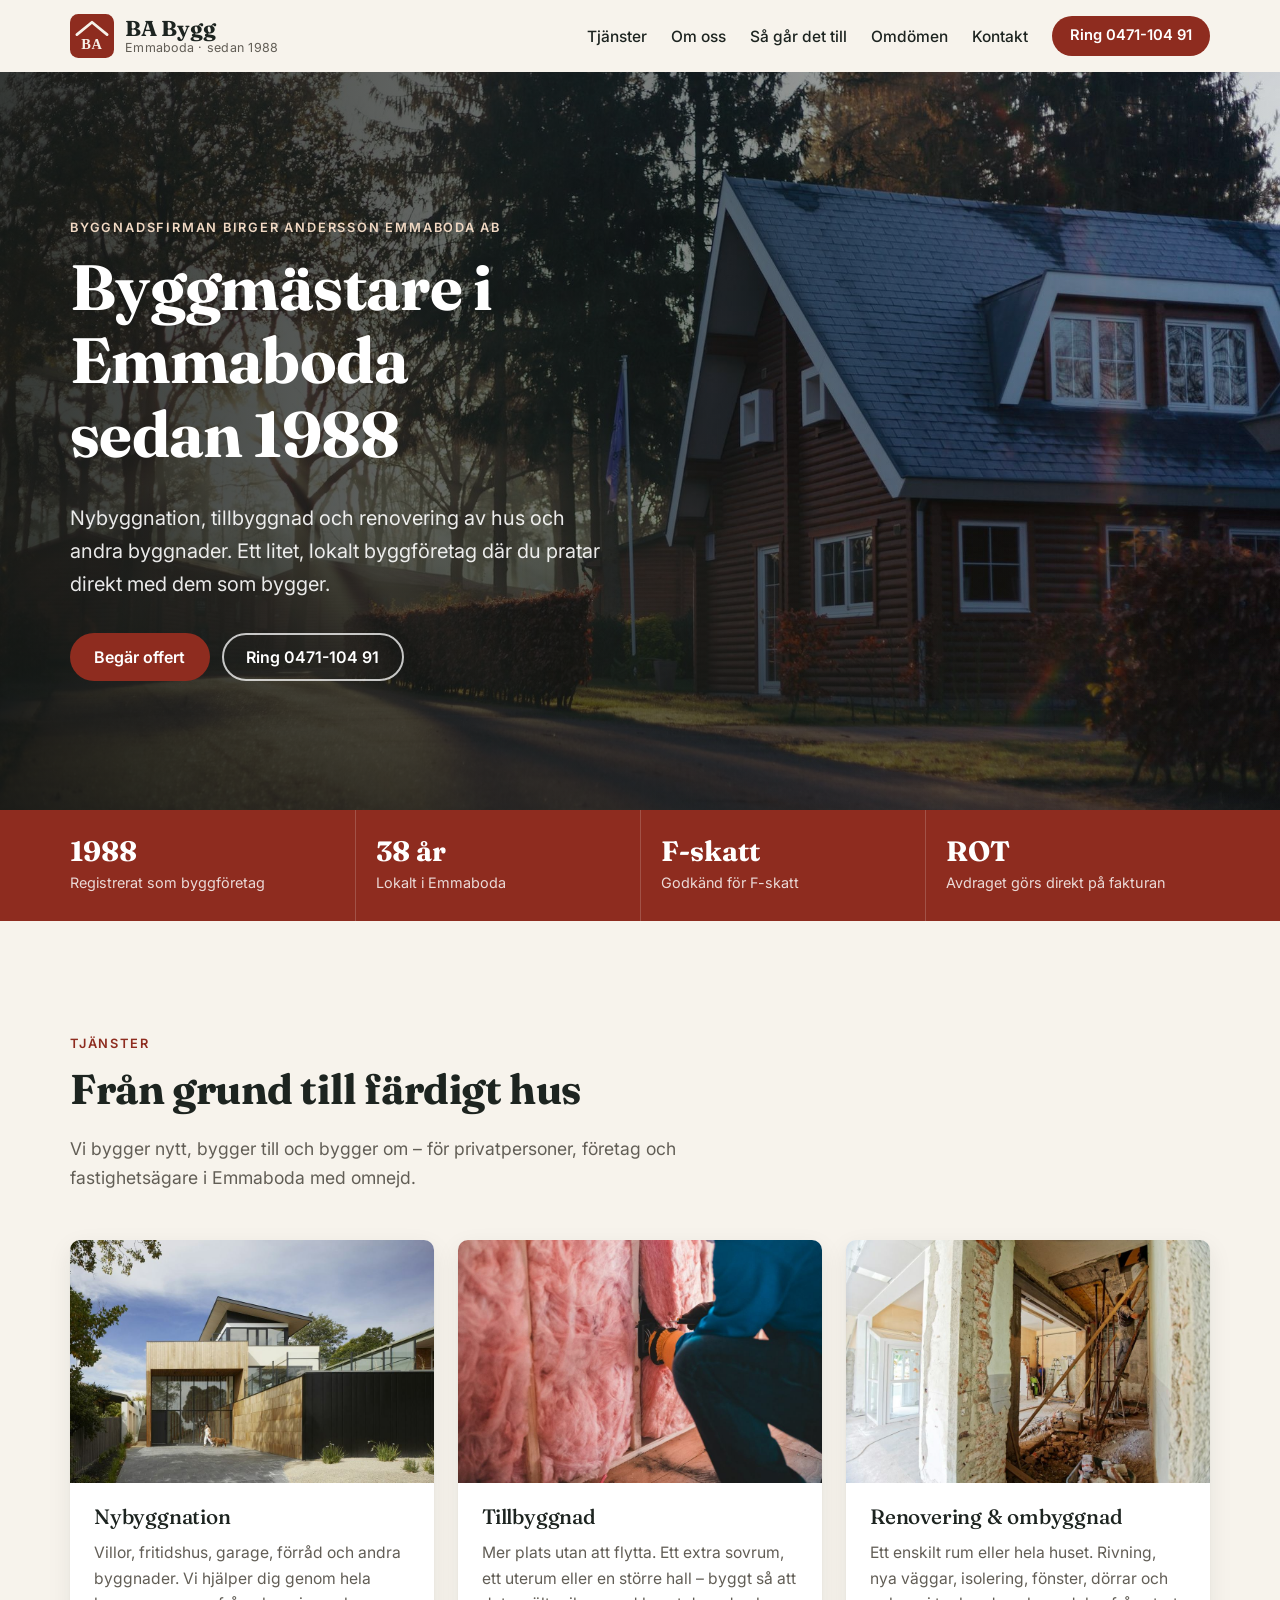
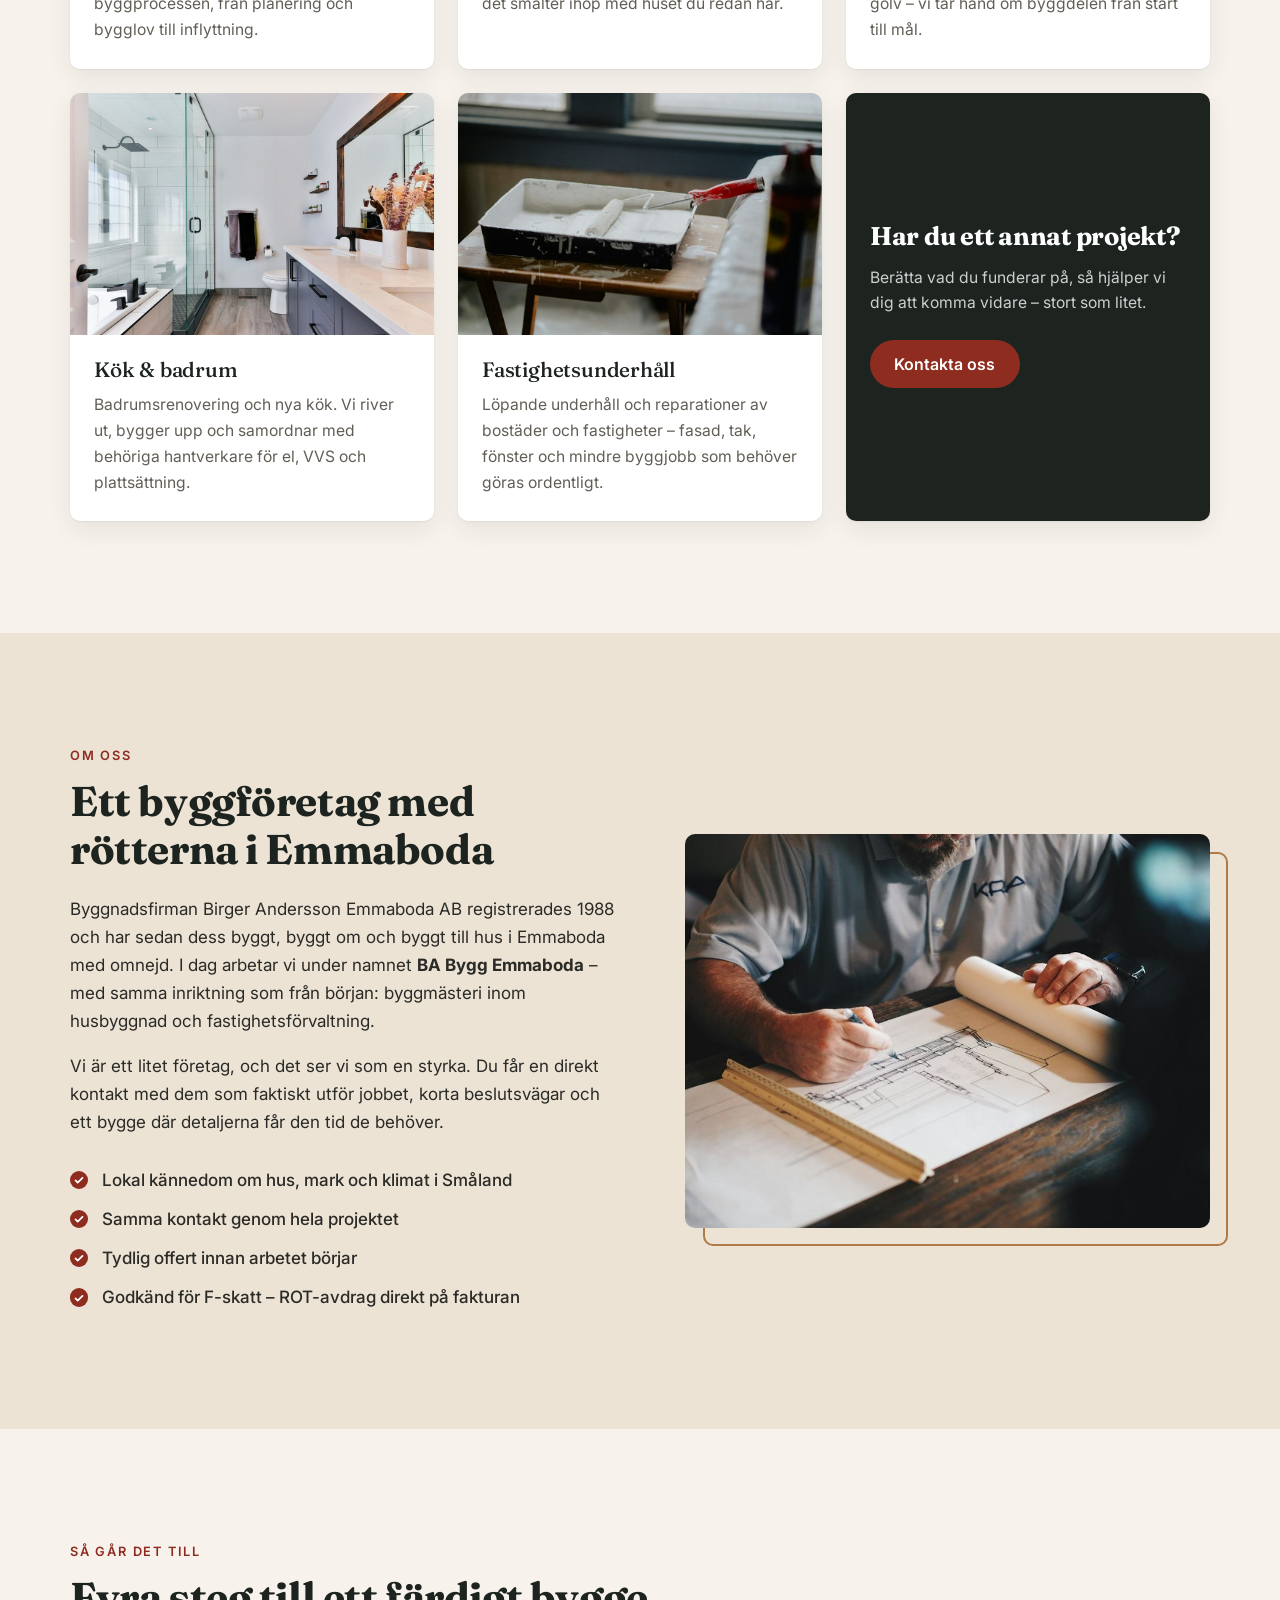
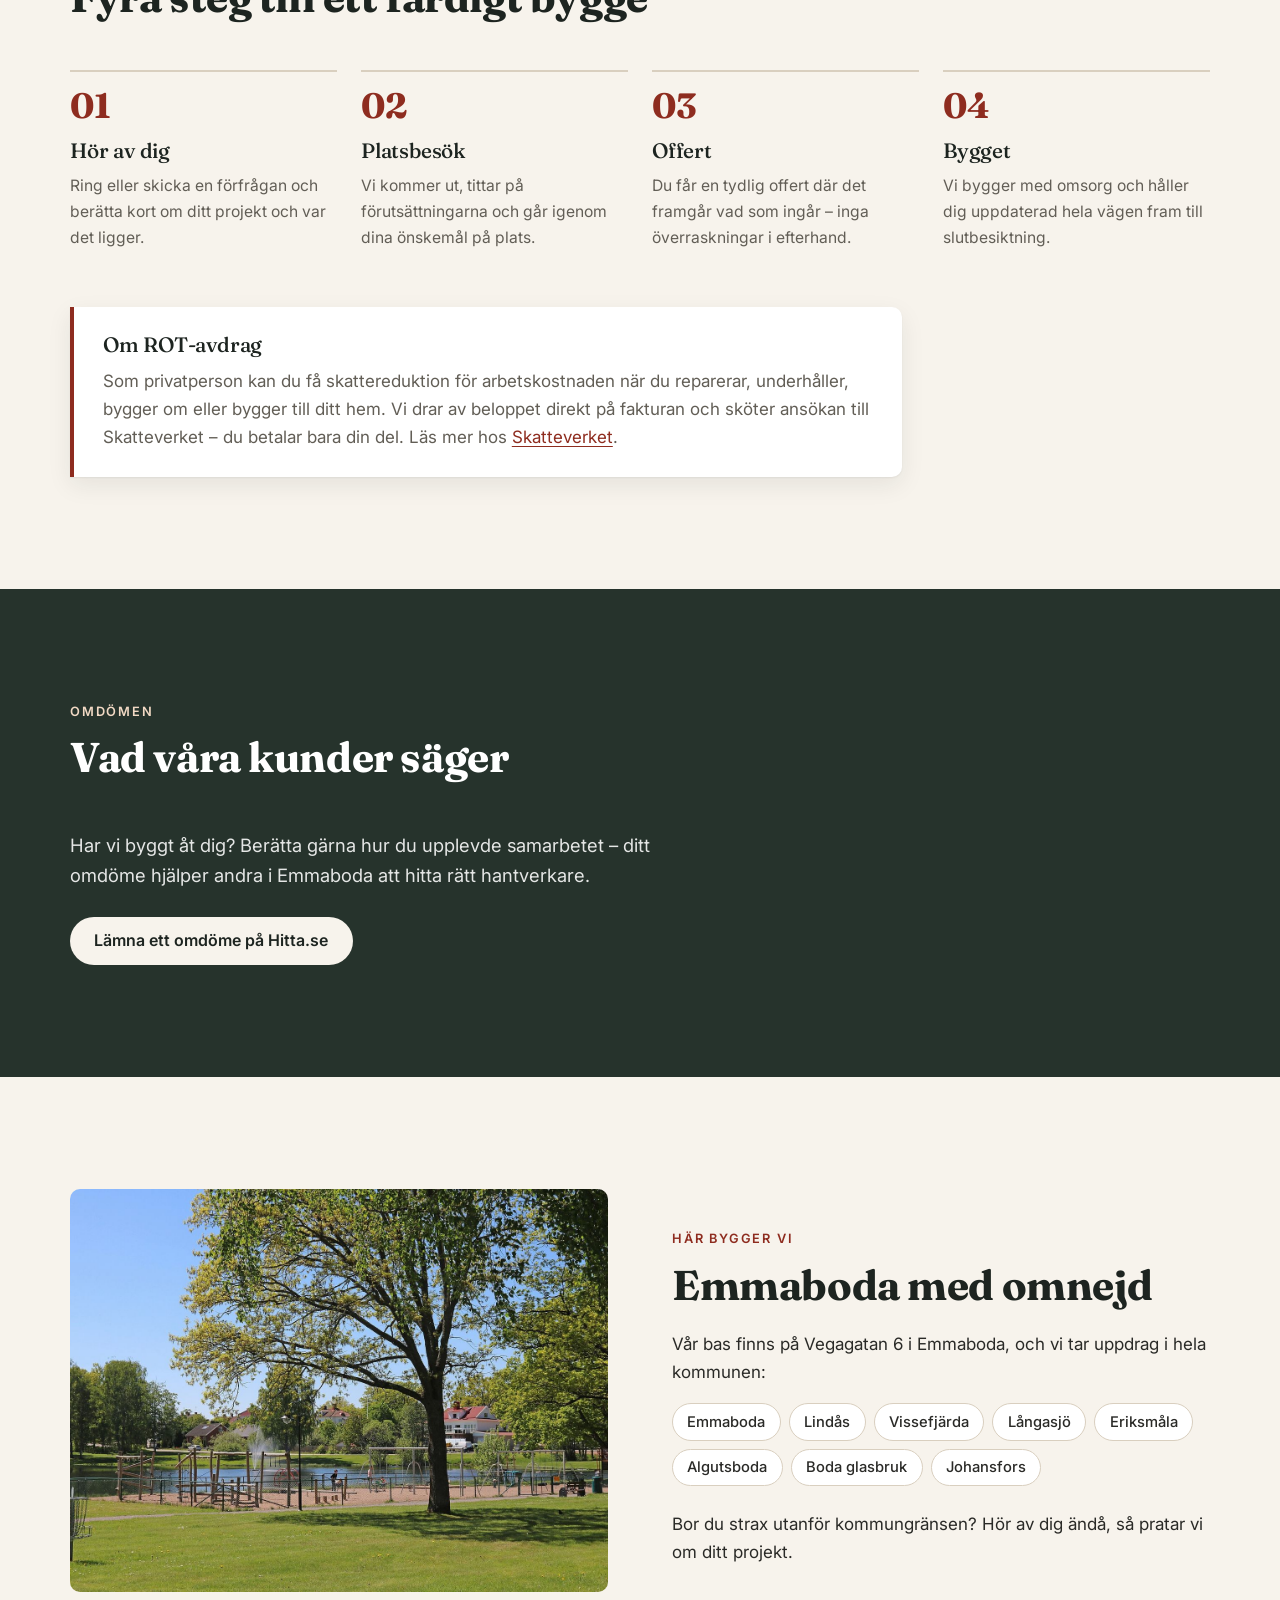
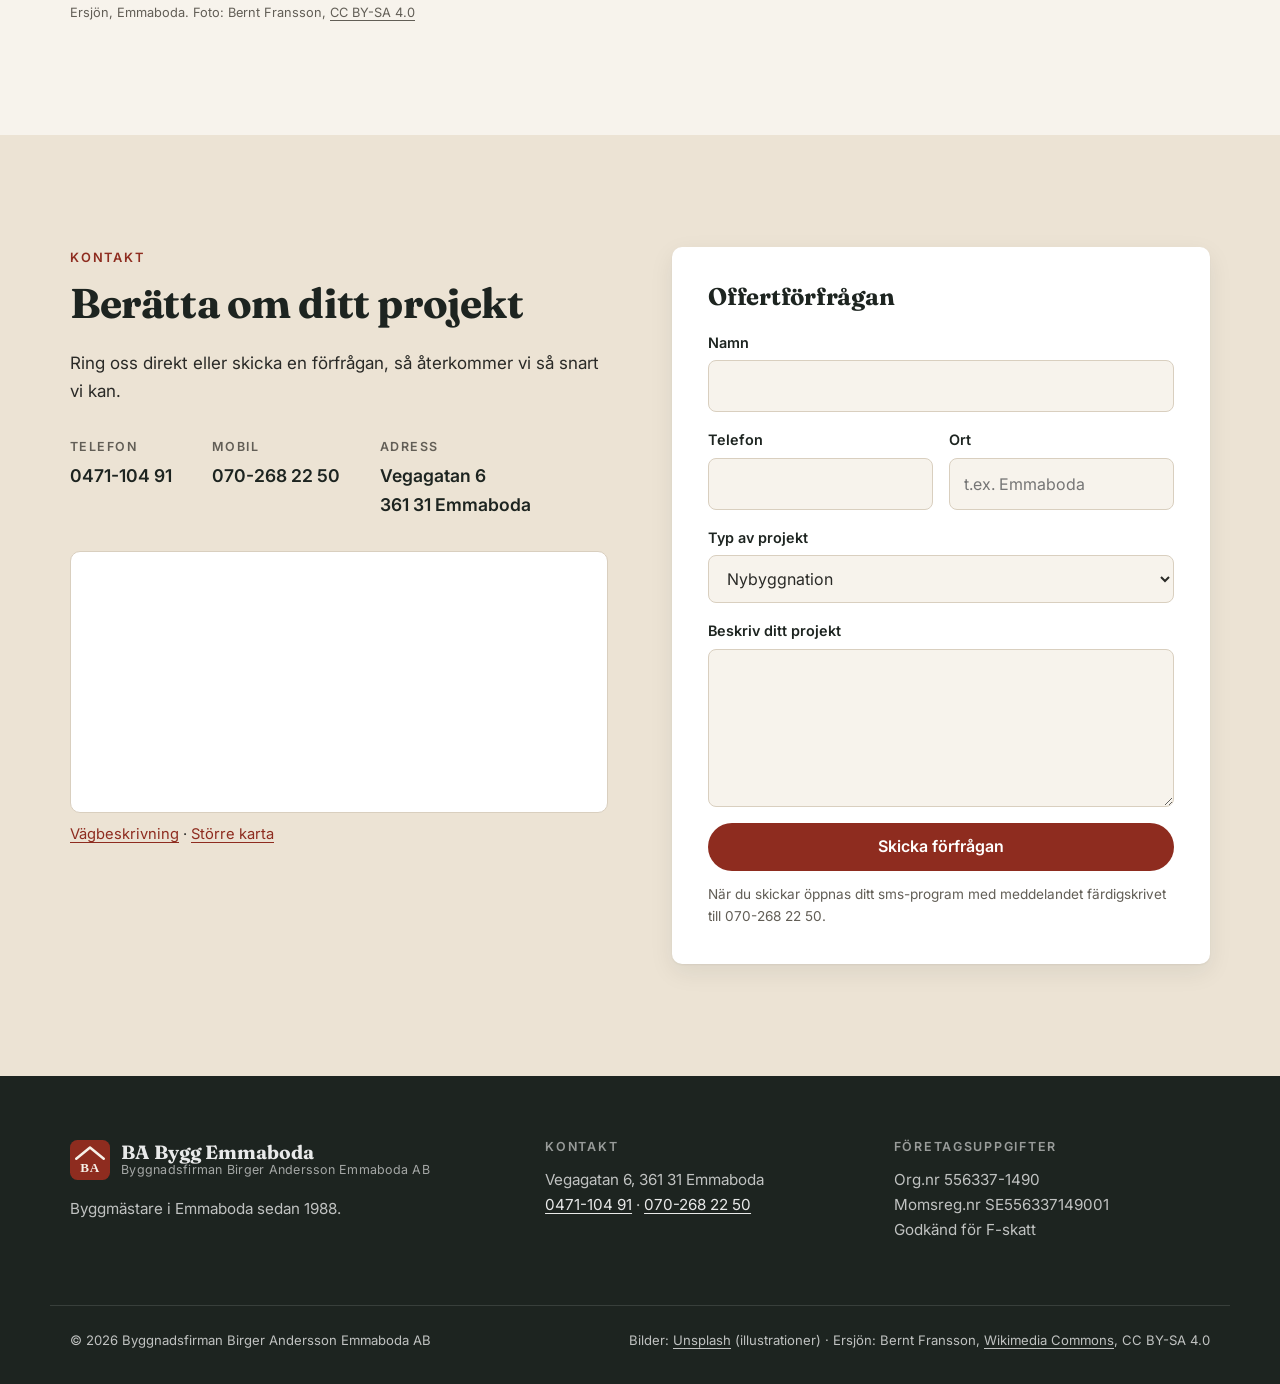
==== index.html @ 8516306b "Lägg till hemsida för BA Bygg Emmaboda Statisk hemsida för Byggnadsfirman Birger Andersson Emmaboda " ====
<!doctype html>
<html lang="sv">
<head>
  <meta charset="utf-8">
  <meta name="viewport" content="width=device-width, initial-scale=1">
  <title>BA Bygg Emmaboda – Byggnadsfirman Birger Andersson | Byggfirma i Emmaboda sedan 1988</title>
  <meta name="description" content="BA Bygg Emmaboda (Byggnadsfirman Birger Andersson Emmaboda AB) – lokal byggfirma i Emmaboda sedan 1988. Nybyggnation, tillbyggnad, renovering, kök och badrum samt fastighetsunderhåll. Ring 0471-104 91.">
  <meta name="theme-color" content="#8E2C1F">
  <link rel="icon" href="assets/img/logo.svg" type="image/svg+xml">

  <meta property="og:type" content="website">
  <meta property="og:locale" content="sv_SE">
  <meta property="og:title" content="BA Bygg Emmaboda – byggfirma i Emmaboda sedan 1988">
  <meta property="og:description" content="Nybyggnation, tillbyggnad och renovering av hus och andra byggnader i Emmaboda med omnejd.">
  <meta property="og:image" content="assets/img/hero-1200.jpg">

  <link rel="preconnect" href="https://fonts.googleapis.com">
  <link rel="preconnect" href="https://fonts.gstatic.com" crossorigin>
  <link href="https://fonts.googleapis.com/css2?family=Fraunces:opsz,wght@9..144,500;9..144,700&family=Inter:wght@400;500;600&display=swap" rel="stylesheet">
  <link rel="stylesheet" href="assets/css/style.css">

  <script type="application/ld+json">
  {
    "@context": "https://schema.org",
    "@type": "GeneralContractor",
    "name": "BA Bygg Emmaboda",
    "legalName": "Byggnadsfirman Birger Andersson Emmaboda AB",
    "alternateName": "Byggnadsfirman Birger Andersson",
    "foundingDate": "1988",
    "vatID": "SE556337149001",
    "taxID": "556337-1490",
    "telephone": "+46471-10491",
    "image": "assets/img/hero-1200.jpg",
    "logo": "assets/img/logo.svg",
    "address": {
      "@type": "PostalAddress",
      "streetAddress": "Vegagatan 6",
      "postalCode": "361 31",
      "addressLocality": "Emmaboda",
      "addressRegion": "Kalmar län",
      "addressCountry": "SE"
    },
    "geo": { "@type": "GeoCoordinates", "latitude": 56.62496, "longitude": 15.54453 },
    "areaServed": { "@type": "AdministrativeArea", "name": "Emmaboda kommun" },
    "knowsAbout": ["Nybyggnation", "Tillbyggnad", "Renovering", "Badrumsrenovering", "Fastighetsförvaltning"]
  }
  </script>
</head>
<body>
  <a class="skip-link" href="#main">Hoppa till innehållet</a>

  <header class="site-header" id="top">
    <div class="container header-inner">
      <a class="brand" href="#top" aria-label="BA Bygg Emmaboda – till startsidan">
        <img src="assets/img/logo.svg" alt="" width="44" height="44">
        <span class="brand-text">
          <strong>BA Bygg</strong>
          <small>Emmaboda · sedan 1988</small>
        </span>
      </a>

      <button class="nav-toggle" aria-expanded="false" aria-controls="site-nav">
        <span class="nav-toggle-bar"></span>
        <span class="visually-hidden">Meny</span>
      </button>

      <nav class="site-nav" id="site-nav" aria-label="Huvudmeny">
        <ul>
          <li><a href="#tjanster">Tjänster</a></li>
          <li><a href="#om-oss">Om oss</a></li>
          <li><a href="#sa-gar-det-till">Så går det till</a></li>
          <li><a href="#omdomen">Omdömen</a></li>
          <li><a href="#kontakt">Kontakt</a></li>
        </ul>
        <a class="btn btn-small btn-primary nav-call" href="tel:+4647110491">Ring 0471-104 91</a>
      </nav>
    </div>
  </header>

  <main id="main">
    <!-- Hero -->
    <section class="hero">
      <picture>
        <source media="(max-width: 800px)" srcset="assets/img/hero-1200.jpg">
        <img class="hero-img" src="assets/img/hero.jpg" alt="Trähus i skogsbryn i kvällsljus" width="2000" height="1334" fetchpriority="high">
      </picture>
      <div class="hero-shade"></div>
      <div class="container hero-content">
        <p class="eyebrow">Byggnadsfirman Birger Andersson Emmaboda AB</p>
        <h1>Byggmästare i Emmaboda sedan&nbsp;1988</h1>
        <p class="lead">Nybyggnation, tillbyggnad och renovering av hus och andra byggnader. Ett litet, lokalt byggföretag där du pratar direkt med dem som bygger.</p>
        <div class="hero-actions">
          <a class="btn btn-primary" href="#kontakt">Begär offert</a>
          <a class="btn btn-ghost" href="tel:+4647110491">Ring 0471-104 91</a>
        </div>
      </div>
    </section>

    <!-- Trust strip -->
    <section class="facts" aria-label="Snabbfakta">
      <div class="container facts-grid">
        <div class="fact">
          <span class="fact-value">1988</span>
          <span class="fact-label">Registrerat som byggföretag</span>
        </div>
        <div class="fact">
          <span class="fact-value"><span data-years-since="1988">38</span> år</span>
          <span class="fact-label">Lokalt i Emmaboda</span>
        </div>
        <div class="fact">
          <span class="fact-value">F-skatt</span>
          <span class="fact-label">Godkänd för F-skatt</span>
        </div>
        <div class="fact">
          <span class="fact-value">ROT</span>
          <span class="fact-label">Avdraget görs direkt på fakturan</span>
        </div>
      </div>
    </section>

    <!-- Services -->
    <section class="section" id="tjanster">
      <div class="container">
        <header class="section-head">
          <p class="eyebrow eyebrow-dark">Tjänster</p>
          <h2>Från grund till färdigt hus</h2>
          <p>Vi bygger nytt, bygger till och bygger om – för privatpersoner, företag och fastighetsägare i Emmaboda med omnejd.</p>
        </header>

        <div class="services">
          <article class="service">
            <img src="assets/img/nybyggnation.jpg" alt="Nybyggt hus med träfasad" width="1000" height="666" loading="lazy">
            <div class="service-body">
              <h3>Nybyggnation</h3>
              <p>Villor, fritidshus, garage, förråd och andra byggnader. Vi hjälper dig genom hela byggprocessen, från planering och bygglov till inflyttning.</p>
            </div>
          </article>
          <article class="service">
            <img src="assets/img/tillbyggnad.jpg" alt="Hantverkare isolerar en regelvägg" width="1000" height="668" loading="lazy">
            <div class="service-body">
              <h3>Tillbyggnad</h3>
              <p>Mer plats utan att flytta. Ett extra sovrum, ett uterum eller en större hall – byggt så att det smälter ihop med huset du redan har.</p>
            </div>
          </article>
          <article class="service">
            <img src="assets/img/renovering.jpg" alt="Hus under ombyggnad med uppstöttat bjälklag" width="1000" height="666" loading="lazy">
            <div class="service-body">
              <h3>Renovering &amp; ombyggnad</h3>
              <p>Ett enskilt rum eller hela huset. Rivning, nya väggar, isolering, fönster, dörrar och golv – vi tar hand om byggdelen från start till mål.</p>
            </div>
          </article>
          <article class="service">
            <img src="assets/img/badrum.jpg" alt="Nyrenoverat badrum med glasvägg" width="1000" height="666" loading="lazy">
            <div class="service-body">
              <h3>Kök &amp; badrum</h3>
              <p>Badrumsrenovering och nya kök. Vi river ut, bygger upp och samordnar med behöriga hantverkare för el, VVS och plattsättning.</p>
            </div>
          </article>
          <article class="service">
            <img src="assets/img/underhall.jpg" alt="Målarverktyg och färgtråg" width="1000" height="666" loading="lazy">
            <div class="service-body">
              <h3>Fastighetsunderhåll</h3>
              <p>Löpande underhåll och reparationer av bostäder och fastigheter – fasad, tak, fönster och mindre byggjobb som behöver göras ordentligt.</p>
            </div>
          </article>
          <article class="service service-cta">
            <div class="service-body">
              <h3>Har du ett annat projekt?</h3>
              <p>Berätta vad du funderar på, så hjälper vi dig att komma vidare – stort som litet.</p>
              <a class="btn btn-primary" href="#kontakt">Kontakta oss</a>
            </div>
          </article>
        </div>
      </div>
    </section>

    <!-- About -->
    <section class="section section-sand" id="om-oss">
      <div class="container about">
        <div class="about-text">
          <p class="eyebrow eyebrow-dark">Om oss</p>
          <h2>Ett byggföretag med rötterna i Emmaboda</h2>
          <p>Byggnadsfirman Birger Andersson Emmaboda AB registrerades 1988 och har sedan dess byggt, byggt om och byggt till hus i Emmaboda med omnejd. I dag arbetar vi under namnet <strong>BA Bygg Emmaboda</strong> – med samma inriktning som från början: byggmästeri inom husbyggnad och fastighetsförvaltning.</p>
          <p>Vi är ett litet företag, och det ser vi som en styrka. Du får en direkt kontakt med dem som faktiskt utför jobbet, korta beslutsvägar och ett bygge där detaljerna får den tid de behöver.</p>
          <ul class="checklist">
            <li>Lokal kännedom om hus, mark och klimat i Småland</li>
            <li>Samma kontakt genom hela projektet</li>
            <li>Tydlig offert innan arbetet börjar</li>
            <li>Godkänd för F-skatt – ROT-avdrag direkt på fakturan</li>
          </ul>
        </div>
        <figure class="about-figure">
          <img src="assets/img/planering.jpg" alt="Byggritningar som gås igenom vid ett bord" width="1200" height="675" loading="lazy">
        </figure>
      </div>
    </section>

    <!-- Process -->
    <section class="section" id="sa-gar-det-till">
      <div class="container">
        <header class="section-head">
          <p class="eyebrow eyebrow-dark">Så går det till</p>
          <h2>Fyra steg till ett färdigt bygge</h2>
        </header>
        <ol class="steps">
          <li class="step">
            <h3>Hör av dig</h3>
            <p>Ring eller skicka en förfrågan och berätta kort om ditt projekt och var det ligger.</p>
          </li>
          <li class="step">
            <h3>Platsbesök</h3>
            <p>Vi kommer ut, tittar på förutsättningarna och går igenom dina önskemål på plats.</p>
          </li>
          <li class="step">
            <h3>Offert</h3>
            <p>Du får en tydlig offert där det framgår vad som ingår – inga överraskningar i efterhand.</p>
          </li>
          <li class="step">
            <h3>Bygget</h3>
            <p>Vi bygger med omsorg och håller dig uppdaterad hela vägen fram till slutbesiktning.</p>
          </li>
        </ol>

        <aside class="rot">
          <h3>Om ROT-avdrag</h3>
          <p>Som privatperson kan du få skattereduktion för arbetskostnaden när du reparerar, underhåller, bygger om eller bygger till ditt hem. Vi drar av beloppet direkt på fakturan och sköter ansökan till Skatteverket – du betalar bara din del. Läs mer hos <a href="https://www.skatteverket.se/rot" rel="noopener" target="_blank">Skatteverket</a>.</p>
        </aside>
      </div>
    </section>

    <!-- Reviews -->
    <section class="section section-dark" id="omdomen">
      <div class="container">
        <header class="section-head">
          <p class="eyebrow">Omdömen</p>
          <h2>Vad våra kunder säger</h2>
        </header>
        <div class="reviews" data-reviews></div>
        <div class="reviews-empty" data-reviews-empty hidden>
          <p>Har vi byggt åt dig? Berätta gärna hur du upplevde samarbetet – ditt omdöme hjälper andra i Emmaboda att hitta rätt hantverkare.</p>
          <a class="btn btn-light" href="https://www.hitta.se/verksamhet/byggnadsfirman-birger-andersson-emmaboda-ab-csddjppq" rel="noopener" target="_blank">Lämna ett omdöme på Hitta.se</a>
        </div>
      </div>
    </section>

    <!-- Area -->
    <section class="section" id="omrade">
      <div class="container area">
        <figure class="area-figure">
          <picture>
            <source media="(max-width: 800px)" srcset="assets/img/emmaboda-ersjon-900.jpg">
            <img src="assets/img/emmaboda-ersjon.jpg" alt="Ersjön i Emmaboda en sommardag" width="1600" height="964" loading="lazy">
          </picture>
          <figcaption>Ersjön, Emmaboda. Foto: Bernt Fransson, <a href="https://creativecommons.org/licenses/by-sa/4.0/deed.sv" rel="noopener" target="_blank">CC BY-SA 4.0</a></figcaption>
        </figure>
        <div class="area-text">
          <p class="eyebrow eyebrow-dark">Här bygger vi</p>
          <h2>Emmaboda med omnejd</h2>
          <p>Vår bas finns på Vegagatan 6 i Emmaboda, och vi tar uppdrag i hela kommunen:</p>
          <ul class="places">
            <li>Emmaboda</li>
            <li>Lindås</li>
            <li>Vissefjärda</li>
            <li>Långasjö</li>
            <li>Eriksmåla</li>
            <li>Algutsboda</li>
            <li>Boda glasbruk</li>
            <li>Johansfors</li>
          </ul>
          <p>Bor du strax utanför kommungränsen? Hör av dig ändå, så pratar vi om ditt projekt.</p>
        </div>
      </div>
    </section>

    <!-- Contact -->
    <section class="section section-sand" id="kontakt">
      <div class="container contact">
        <div class="contact-info">
          <p class="eyebrow eyebrow-dark">Kontakt</p>
          <h2>Berätta om ditt projekt</h2>
          <p>Ring oss direkt eller skicka en förfrågan, så återkommer vi så snart vi kan.</p>

          <dl class="contact-list">
            <div>
              <dt>Telefon</dt>
              <dd><a href="tel:+4647110491">0471-104 91</a></dd>
            </div>
            <div>
              <dt>Mobil</dt>
              <dd><a href="tel:+46702682250">070-268 22 50</a></dd>
            </div>
            <div>
              <dt>Adress</dt>
              <dd>Vegagatan 6<br>361 31 Emmaboda</dd>
            </div>
          </dl>

          <div class="map">
            <iframe title="Karta: Vegagatan 6, Emmaboda" loading="lazy"
              src="https://www.openstreetmap.org/export/embed.html?bbox=15.5345%2C56.6205%2C15.5545%2C56.6295&amp;layer=mapnik&amp;marker=56.62496%2C15.54453"></iframe>
          </div>
          <p class="map-links">
            <a href="https://www.google.com/maps/dir/?api=1&amp;destination=Vegagatan+6%2C+361+31+Emmaboda" rel="noopener" target="_blank">Vägbeskrivning</a>
            ·
            <a href="https://www.openstreetmap.org/?mlat=56.62496&amp;mlon=15.54453#map=16/56.62496/15.54453" rel="noopener" target="_blank">Större karta</a>
          </p>
        </div>

        <form class="contact-form" data-contact-form novalidate>
          <h3>Offertförfrågan</h3>
          <div class="field">
            <label for="f-namn">Namn</label>
            <input id="f-namn" name="namn" type="text" autocomplete="name" required>
          </div>
          <div class="field-row">
            <div class="field">
              <label for="f-telefon">Telefon</label>
              <input id="f-telefon" name="telefon" type="tel" autocomplete="tel" required>
            </div>
            <div class="field">
              <label for="f-ort">Ort</label>
              <input id="f-ort" name="ort" type="text" autocomplete="address-level2" placeholder="t.ex. Emmaboda">
            </div>
          </div>
          <div class="field">
            <label for="f-typ">Typ av projekt</label>
            <select id="f-typ" name="typ">
              <option>Nybyggnation</option>
              <option>Tillbyggnad</option>
              <option>Renovering / ombyggnad</option>
              <option>Kök eller badrum</option>
              <option>Underhåll / reparation</option>
              <option>Annat</option>
            </select>
          </div>
          <div class="field">
            <label for="f-meddelande">Beskriv ditt projekt</label>
            <textarea id="f-meddelande" name="meddelande" rows="5" required></textarea>
          </div>
          <button class="btn btn-primary btn-block" type="submit">Skicka förfrågan</button>
          <p class="form-note" data-form-note>När du skickar öppnas ditt sms-program med meddelandet färdigskrivet till 070-268 22 50.</p>
          <p class="form-error" data-form-error role="alert" hidden>Fyll i namn, telefon och en kort beskrivning.</p>
        </form>
      </div>
    </section>
  </main>

  <footer class="site-footer">
    <div class="container footer-grid">
      <div>
        <a class="brand brand-footer" href="#top">
          <img src="assets/img/logo.svg" alt="" width="40" height="40">
          <span class="brand-text">
            <strong>BA Bygg Emmaboda</strong>
            <small>Byggnadsfirman Birger Andersson Emmaboda AB</small>
          </span>
        </a>
        <p>Byggmästare i Emmaboda sedan 1988.</p>
      </div>
      <div>
        <h4>Kontakt</h4>
        <p>Vegagatan 6, 361 31 Emmaboda<br>
          <a href="tel:+4647110491">0471-104 91</a> · <a href="tel:+46702682250">070-268 22 50</a></p>
      </div>
      <div>
        <h4>Företagsuppgifter</h4>
        <p>Org.nr 556337-1490<br>Momsreg.nr SE556337149001<br>Godkänd för F-skatt</p>
      </div>
    </div>
    <div class="container footer-bottom">
      <p>© <span data-year>2026</span> Byggnadsfirman Birger Andersson Emmaboda AB</p>
      <p class="credits">Bilder: <a href="https://unsplash.com/license" rel="noopener" target="_blank">Unsplash</a> (illustrationer) · Ersjön: Bernt Fransson, <a href="https://commons.wikimedia.org/wiki/File:Emmaboda_Ersj%C3%B6n_002.jpg" rel="noopener" target="_blank">Wikimedia Commons</a>, CC BY-SA 4.0</p>
    </div>
  </footer>

  <script src="assets/js/omdomen.js"></script>
  <script src="assets/js/main.js"></script>
</body>
</html>
---- assets/css/style.css ----
/* BA Bygg Emmaboda – stilmall */

:root {
  --falu: #8e2c1f;
  --falu-dark: #6e2016;
  --ink: #1d2420;
  --forest: #26332c;
  --cream: #f7f3ec;
  --sand: #ece3d4;
  --wood: #b07a47;
  --text: #2a2a27;
  --muted: #625e56;
  --line: #d9cfbf;
  --white: #fff;

  --font-head: "Fraunces", Georgia, "Times New Roman", serif;
  --font-body: "Inter", system-ui, -apple-system, "Segoe UI", Roboto, sans-serif;

  --radius: 10px;
  --shadow: 0 1px 2px rgba(29, 36, 32, 0.06), 0 8px 24px rgba(29, 36, 32, 0.08);
  --container: 1180px;
  --gutter: 20px;
  --header-h: 72px;
}

*,
*::before,
*::after {
  box-sizing: border-box;
}

html {
  scroll-behavior: smooth;
  scroll-padding-top: var(--header-h);
  -webkit-text-size-adjust: 100%;
}

body {
  margin: 0;
  background: var(--cream);
  color: var(--text);
  font-family: var(--font-body);
  font-size: 1.0625rem;
  line-height: 1.65;
  -webkit-font-smoothing: antialiased;
}

img {
  display: block;
  max-width: 100%;
  height: auto;
}

a {
  color: var(--falu);
  text-underline-offset: 3px;
}

a:hover {
  color: var(--falu-dark);
}

:focus-visible {
  outline: 3px solid var(--wood);
  outline-offset: 2px;
}

h1,
h2,
h3,
h4 {
  font-family: var(--font-head);
  font-weight: 700;
  line-height: 1.15;
  color: var(--ink);
  margin: 0 0 0.5em;
  letter-spacing: -0.01em;
}

h1 {
  font-size: clamp(2.3rem, 5.5vw, 4rem);
}

h2 {
  font-size: clamp(1.85rem, 3.6vw, 2.6rem);
}

h3 {
  font-size: 1.3rem;
  font-weight: 500;
}

p {
  margin: 0 0 1em;
}

.container {
  width: 100%;
  max-width: var(--container);
  margin: 0 auto;
  padding: 0 var(--gutter);
}

.visually-hidden {
  position: absolute;
  width: 1px;
  height: 1px;
  overflow: hidden;
  clip: rect(0 0 0 0);
  white-space: nowrap;
}

.skip-link {
  position: absolute;
  left: 12px;
  top: -60px;
  z-index: 100;
  padding: 10px 16px;
  background: var(--ink);
  color: var(--white);
  border-radius: 6px;
}

.skip-link:focus {
  top: 12px;
}

.eyebrow {
  margin: 0 0 0.75rem;
  font-size: 0.8rem;
  font-weight: 600;
  letter-spacing: 0.14em;
  text-transform: uppercase;
  color: #f1d9c4;
}

.eyebrow-dark {
  color: var(--falu);
}

/* Knappar */

.btn {
  display: inline-flex;
  align-items: center;
  justify-content: center;
  gap: 0.5rem;
  min-height: 48px;
  padding: 0.7rem 1.4rem;
  border: 2px solid transparent;
  border-radius: 999px;
  font: 600 1rem/1.2 var(--font-body);
  text-decoration: none;
  cursor: pointer;
  transition: background-color 0.2s, color 0.2s, border-color 0.2s, transform 0.2s;
}

.btn:active {
  transform: translateY(1px);
}

.btn-primary {
  background: var(--falu);
  color: var(--white);
}

.btn-primary:hover {
  background: var(--falu-dark);
  color: var(--white);
}

.btn-ghost {
  border-color: rgba(255, 255, 255, 0.75);
  color: var(--white);
}

.btn-ghost:hover {
  background: var(--white);
  color: var(--ink);
}

.btn-light {
  background: var(--cream);
  color: var(--ink);
}

.btn-light:hover {
  background: var(--white);
  color: var(--ink);
}

.btn-small {
  min-height: 40px;
  padding: 0.45rem 1rem;
  font-size: 0.92rem;
}

.btn-block {
  width: 100%;
}

/* Header */

.site-header {
  position: sticky;
  top: 0;
  z-index: 50;
  background: rgba(247, 243, 236, 0.94);
  backdrop-filter: saturate(1.4) blur(10px);
  -webkit-backdrop-filter: saturate(1.4) blur(10px);
  transition: box-shadow 0.2s;
}

.site-header.is-scrolled {
  box-shadow: 0 1px 0 var(--line), 0 6px 20px rgba(29, 36, 32, 0.06);
}

.header-inner {
  display: flex;
  align-items: center;
  justify-content: space-between;
  min-height: var(--header-h);
  gap: 1rem;
}

.brand {
  display: inline-flex;
  align-items: center;
  gap: 0.7rem;
  color: var(--ink);
  text-decoration: none;
}

.brand:hover {
  color: var(--ink);
}

.brand-text {
  display: flex;
  flex-direction: column;
  line-height: 1.1;
}

.brand-text strong {
  font-family: var(--font-head);
  font-size: 1.35rem;
}

.brand-text small {
  font-size: 0.78rem;
  color: var(--muted);
  letter-spacing: 0.02em;
}

.site-nav {
  display: flex;
  align-items: center;
  gap: 1.5rem;
}

.site-nav ul {
  display: flex;
  gap: 1.5rem;
  margin: 0;
  padding: 0;
  list-style: none;
}

.site-nav ul a {
  color: var(--ink);
  font-weight: 500;
  font-size: 0.97rem;
  text-decoration: none;
}

.site-nav ul a:hover {
  color: var(--falu);
}

.nav-toggle {
  display: none;
  position: relative;
  width: 44px;
  height: 44px;
  padding: 0;
  border: 0;
  border-radius: 8px;
  background: transparent;
  cursor: pointer;
}

.nav-toggle-bar,
.nav-toggle-bar::before,
.nav-toggle-bar::after {
  position: absolute;
  left: 11px;
  width: 22px;
  height: 2px;
  background: var(--ink);
  border-radius: 2px;
  transition: transform 0.2s, opacity 0.2s;
}

.nav-toggle-bar {
  top: 21px;
}

.nav-toggle-bar::before,
.nav-toggle-bar::after {
  content: "";
  left: 0;
}

.nav-toggle-bar::before {
  top: -7px;
}

.nav-toggle-bar::after {
  top: 7px;
}

.nav-toggle[aria-expanded="true"] .nav-toggle-bar {
  background: transparent;
}

.nav-toggle[aria-expanded="true"] .nav-toggle-bar::before {
  transform: translateY(7px) rotate(45deg);
}

.nav-toggle[aria-expanded="true"] .nav-toggle-bar::after {
  transform: translateY(-7px) rotate(-45deg);
}

/* Hero */

.hero {
  position: relative;
  display: flex;
  align-items: center;
  min-height: min(82vh, 760px);
  padding: 6rem 0 5rem;
  overflow: hidden;
  color: var(--white);
  background: var(--ink);
}

.hero picture,
.hero-img {
  position: absolute;
  inset: 0;
  width: 100%;
  height: 100%;
}

.hero-img {
  object-fit: cover;
  object-position: 60% 50%;
}

.hero-shade {
  position: absolute;
  inset: 0;
  background:
    linear-gradient(90deg, rgba(20, 24, 21, 0.86) 0%, rgba(20, 24, 21, 0.6) 45%, rgba(20, 24, 21, 0.15) 100%),
    linear-gradient(0deg, rgba(20, 24, 21, 0.45) 0%, rgba(20, 24, 21, 0) 40%);
}

.hero-content {
  position: relative;
}

.hero h1 {
  max-width: 13ch;
  color: var(--white);
}

.hero .lead {
  max-width: 34rem;
  font-size: clamp(1.05rem, 1.6vw, 1.25rem);
  color: rgba(255, 255, 255, 0.9);
}

.hero-actions {
  display: flex;
  flex-wrap: wrap;
  gap: 0.75rem;
  margin-top: 2rem;
}

/* Snabbfakta */

.facts {
  background: var(--falu);
  color: var(--white);
}

.facts-grid {
  display: grid;
  grid-template-columns: repeat(4, 1fr);
}

.fact {
  display: flex;
  flex-direction: column;
  padding: 1.6rem 1.25rem;
  border-left: 1px solid rgba(255, 255, 255, 0.18);
}

.fact:first-child {
  border-left: 0;
  padding-left: 0;
}

.fact-value {
  font-family: var(--font-head);
  font-size: 1.75rem;
  font-weight: 700;
  line-height: 1.1;
}

.fact-label {
  margin-top: 0.3rem;
  font-size: 0.9rem;
  color: rgba(255, 255, 255, 0.82);
}

/* Sektioner */

.section {
  padding: clamp(4rem, 9vw, 7rem) 0;
}

.section-sand {
  background: var(--sand);
}

.section-dark {
  background: var(--forest);
  color: rgba(255, 255, 255, 0.88);
}

.section-dark h2,
.section-dark h3 {
  color: var(--white);
}

.section-head {
  max-width: 40rem;
  margin-bottom: 3rem;
}

.section-head p:last-child {
  color: var(--muted);
  font-size: 1.1rem;
}

.section-dark .section-head p:last-child {
  color: rgba(255, 255, 255, 0.75);
}

/* Tjänster */

.services {
  display: grid;
  grid-template-columns: repeat(3, 1fr);
  gap: 1.5rem;
}

.service {
  display: flex;
  flex-direction: column;
  overflow: hidden;
  background: var(--white);
  border-radius: var(--radius);
  box-shadow: var(--shadow);
}

.service img {
  width: 100%;
  aspect-ratio: 3 / 2;
  object-fit: cover;
}

.service-body {
  padding: 1.4rem 1.5rem 1.6rem;
}

.service-body p {
  margin: 0;
  color: var(--muted);
  font-size: 0.98rem;
}

.service-cta {
  justify-content: center;
  background: var(--ink);
}

.service-cta h3 {
  color: var(--white);
  font-size: 1.6rem;
  font-weight: 700;
}

.service-cta p {
  margin-bottom: 1.5rem;
  color: rgba(255, 255, 255, 0.78);
}

/* Om oss */

.about {
  display: grid;
  grid-template-columns: 1.05fr 1fr;
  gap: clamp(2rem, 5vw, 4.5rem);
  align-items: center;
}

.about-figure {
  position: relative;
  margin: 0;
}

.about-figure::before {
  content: "";
  position: absolute;
  inset: 18px -18px -18px 18px;
  border: 2px solid var(--wood);
  border-radius: var(--radius);
}

.about-figure img {
  position: relative;
  width: 100%;
  aspect-ratio: 4 / 3;
  object-fit: cover;
  border-radius: var(--radius);
}

.checklist {
  margin: 1.5rem 0 0;
  padding: 0;
  list-style: none;
}

.checklist li {
  position: relative;
  padding: 0.35rem 0 0.35rem 2rem;
  font-weight: 500;
}

.checklist li::before {
  content: "";
  position: absolute;
  left: 0;
  top: 0.65rem;
  width: 1.15rem;
  height: 1.15rem;
  border-radius: 50%;
  background: var(--falu) url("data:image/svg+xml,%3Csvg xmlns='http://www.w3.org/2000/svg' viewBox='0 0 16 16'%3E%3Cpath d='M4 8.5l2.5 2.5L12 5.5' fill='none' stroke='%23fff' stroke-width='2' stroke-linecap='round' stroke-linejoin='round'/%3E%3C/svg%3E") center / 75% no-repeat;
}

/* Så går det till */

.steps {
  display: grid;
  grid-template-columns: repeat(4, 1fr);
  gap: 1.5rem;
  margin: 0;
  padding: 0;
  list-style: none;
  counter-reset: step;
}

.step {
  position: relative;
  padding-top: 4.2rem;
  border-top: 2px solid var(--line);
  counter-increment: step;
}

.step::before {
  content: "0" counter(step);
  position: absolute;
  top: 1rem;
  left: 0;
  font-family: var(--font-head);
  font-size: 2.2rem;
  font-weight: 700;
  line-height: 1;
  color: var(--falu);
}

.step p {
  margin: 0;
  color: var(--muted);
  font-size: 0.98rem;
}

.rot {
  max-width: 52rem;
  margin-top: 3.5rem;
  padding: 1.6rem 1.8rem;
  background: var(--white);
  border-left: 4px solid var(--falu);
  border-radius: 0 var(--radius) var(--radius) 0;
  box-shadow: var(--shadow);
}

.rot p {
  margin: 0;
  color: var(--muted);
}

/* Omdömen */

.reviews {
  display: grid;
  grid-template-columns: repeat(auto-fill, minmax(300px, 1fr));
  gap: 1.5rem;
}

.review {
  display: flex;
  flex-direction: column;
  margin: 0;
  padding: 1.6rem;
  background: rgba(255, 255, 255, 0.06);
  border: 1px solid rgba(255, 255, 255, 0.12);
  border-radius: var(--radius);
}

.review-stars {
  margin-bottom: 0.75rem;
  color: #e8b04b;
  letter-spacing: 0.15em;
}

.review blockquote {
  flex: 1;
  margin: 0 0 1.25rem;
  font-family: var(--font-head);
  font-size: 1.15rem;
  line-height: 1.5;
  color: var(--white);
}

.review figcaption {
  font-size: 0.92rem;
  color: rgba(255, 255, 255, 0.7);
}

.review figcaption strong {
  color: var(--white);
}

.review-source {
  display: block;
  margin-top: 0.2rem;
  font-size: 0.82rem;
}

.reviews-empty {
  max-width: 40rem;
}

.reviews-empty p {
  font-size: 1.15rem;
}

.reviews-empty .btn {
  margin-top: 0.5rem;
}

/* Område */

.area {
  display: grid;
  grid-template-columns: 1fr 1fr;
  gap: clamp(2rem, 5vw, 4.5rem);
  align-items: center;
}

.area-figure {
  margin: 0;
}

.area-figure img {
  width: 100%;
  aspect-ratio: 4 / 3;
  object-fit: cover;
  border-radius: var(--radius);
}

.area-figure figcaption {
  margin-top: 0.6rem;
  font-size: 0.8rem;
  color: var(--muted);
}

.area-figure figcaption a {
  color: inherit;
}

.places {
  display: flex;
  flex-wrap: wrap;
  gap: 0.5rem;
  margin: 0 0 1.5rem;
  padding: 0;
  list-style: none;
}

.places li {
  padding: 0.35rem 0.9rem;
  background: var(--white);
  border: 1px solid var(--line);
  border-radius: 999px;
  font-size: 0.92rem;
  font-weight: 500;
}

/* Kontakt */

.contact {
  display: grid;
  grid-template-columns: 1fr 1fr;
  gap: clamp(2rem, 5vw, 4.5rem);
  align-items: start;
}

.contact-list {
  display: grid;
  grid-template-columns: repeat(3, auto);
  justify-content: start;
  gap: 1.5rem 2.5rem;
  margin: 2rem 0;
}

.contact-list dt {
  font-size: 0.78rem;
  font-weight: 600;
  letter-spacing: 0.12em;
  text-transform: uppercase;
  color: var(--muted);
}

.contact-list dd {
  margin: 0.2rem 0 0;
  font-weight: 600;
  font-size: 1.1rem;
  color: var(--ink);
}

.contact-list dd a {
  color: var(--ink);
  text-decoration: none;
}

.contact-list dd a:hover {
  color: var(--falu);
}

.map {
  overflow: hidden;
  border: 1px solid var(--line);
  border-radius: var(--radius);
  background: var(--white);
}

.map iframe {
  display: block;
  width: 100%;
  height: 260px;
  border: 0;
}

.map-links {
  margin-top: 0.6rem;
  font-size: 0.92rem;
}

.contact-form {
  padding: clamp(1.5rem, 4vw, 2.25rem);
  background: var(--white);
  border-radius: var(--radius);
  box-shadow: var(--shadow);
}

.contact-form h3 {
  font-size: 1.5rem;
  font-weight: 700;
  margin-bottom: 1.25rem;
}

.field {
  display: flex;
  flex-direction: column;
  margin-bottom: 1rem;
}

.field-row {
  display: grid;
  grid-template-columns: 1fr 1fr;
  gap: 1rem;
}

.field label {
  margin-bottom: 0.35rem;
  font-size: 0.9rem;
  font-weight: 600;
  color: var(--ink);
}

.field input,
.field select,
.field textarea {
  width: 100%;
  padding: 0.75rem 0.9rem;
  border: 1px solid var(--line);
  border-radius: 8px;
  background: var(--cream);
  color: var(--text);
  font: inherit;
  font-size: 1rem;
}

.field textarea {
  resize: vertical;
}

.field input:focus,
.field select:focus,
.field textarea:focus {
  outline: none;
  border-color: var(--falu);
  background: var(--white);
  box-shadow: 0 0 0 3px rgba(142, 44, 31, 0.15);
}

.form-note {
  margin: 0.75rem 0 0;
  font-size: 0.85rem;
  color: var(--muted);
}

.form-error {
  margin: 0.75rem 0 0;
  font-size: 0.9rem;
  font-weight: 600;
  color: var(--falu);
}

/* Footer */

.site-footer {
  padding: 4rem 0 2rem;
  background: var(--ink);
  color: rgba(255, 255, 255, 0.72);
  font-size: 0.95rem;
}

.site-footer a {
  color: rgba(255, 255, 255, 0.9);
}

.site-footer a:hover {
  color: var(--white);
}

.site-footer h4 {
  margin-bottom: 0.8rem;
  font-family: var(--font-body);
  font-size: 0.78rem;
  font-weight: 600;
  letter-spacing: 0.14em;
  text-transform: uppercase;
  color: rgba(255, 255, 255, 0.55);
}

.footer-grid {
  display: grid;
  grid-template-columns: 1.4fr 1fr 1fr;
  gap: 2rem;
}

.brand-footer {
  margin-bottom: 1rem;
  color: var(--white);
  text-decoration: none;
}

.brand-footer:hover {
  color: var(--white);
}

.brand-footer .brand-text strong {
  font-size: 1.2rem;
}

.brand-footer .brand-text small {
  color: rgba(255, 255, 255, 0.6);
}

.footer-bottom {
  display: flex;
  flex-wrap: wrap;
  justify-content: space-between;
  gap: 0.5rem 2rem;
  margin-top: 3rem;
  padding-top: 1.5rem;
  border-top: 1px solid rgba(255, 255, 255, 0.12);
  font-size: 0.82rem;
}

.footer-bottom p {
  margin: 0;
}

.credits a {
  color: inherit;
}

/* Responsivt */

@media (max-width: 1000px) {
  .services {
    grid-template-columns: repeat(2, 1fr);
  }

  .steps {
    grid-template-columns: repeat(2, 1fr);
    row-gap: 2.5rem;
  }
}

@media (max-width: 900px) {
  .nav-toggle {
    display: block;
  }

  .site-nav {
    position: absolute;
    top: var(--header-h);
    left: 0;
    right: 0;
    flex-direction: column;
    align-items: stretch;
    gap: 1rem;
    padding: 0.5rem var(--gutter) 1.5rem;
    background: var(--cream);
    border-bottom: 1px solid var(--line);
    box-shadow: 0 12px 24px rgba(29, 36, 32, 0.08);
    visibility: hidden;
    opacity: 0;
    transform: translateY(-8px);
    transition: opacity 0.2s, transform 0.2s, visibility 0.2s;
  }

  .site-nav.is-open {
    visibility: visible;
    opacity: 1;
    transform: none;
  }

  .site-nav ul {
    flex-direction: column;
    gap: 0;
  }

  .site-nav ul a {
    display: block;
    padding: 0.85rem 0;
    border-bottom: 1px solid var(--line);
    font-size: 1.05rem;
  }

  .nav-call {
    align-self: flex-start;
  }

  .about,
  .area,
  .contact {
    grid-template-columns: 1fr;
  }

  .about-figure {
    margin-right: 18px;
  }

  .footer-grid {
    grid-template-columns: 1fr 1fr;
  }

  .footer-grid > :first-child {
    grid-column: 1 / -1;
  }
}

@media (max-width: 700px) {
  :root {
    --gutter: 16px;
    --header-h: 64px;
  }

  .brand img {
    width: 38px;
    height: 38px;
  }

  .hero {
    min-height: 0;
    padding: 5rem 0 4rem;
  }

  .hero-shade {
    background: linear-gradient(0deg, rgba(20, 24, 21, 0.88) 0%, rgba(20, 24, 21, 0.55) 100%);
  }

  .hero-actions .btn {
    flex: 1 1 100%;
  }

  .facts-grid {
    grid-template-columns: 1fr 1fr;
  }

  .fact,
  .fact:first-child {
    padding: 1.2rem 0.75rem 1.2rem 0;
    border-left: 0;
  }

  .fact:nth-child(even) {
    padding-left: 1rem;
    border-left: 1px solid rgba(255, 255, 255, 0.18);
  }

  .fact:nth-child(-n + 2) {
    border-bottom: 1px solid rgba(255, 255, 255, 0.18);
  }

  .fact-value {
    font-size: 1.45rem;
  }

  .services,
  .steps {
    grid-template-columns: 1fr;
  }

  .contact-list {
    grid-template-columns: 1fr 1fr;
  }

  .field-row {
    grid-template-columns: 1fr;
    gap: 0;
  }

  .footer-grid {
    grid-template-columns: 1fr;
  }
}

@media (prefers-reduced-motion: reduce) {
  html {
    scroll-behavior: auto;
  }

  *,
  *::before,
  *::after {
    transition: none !important;
  }
}
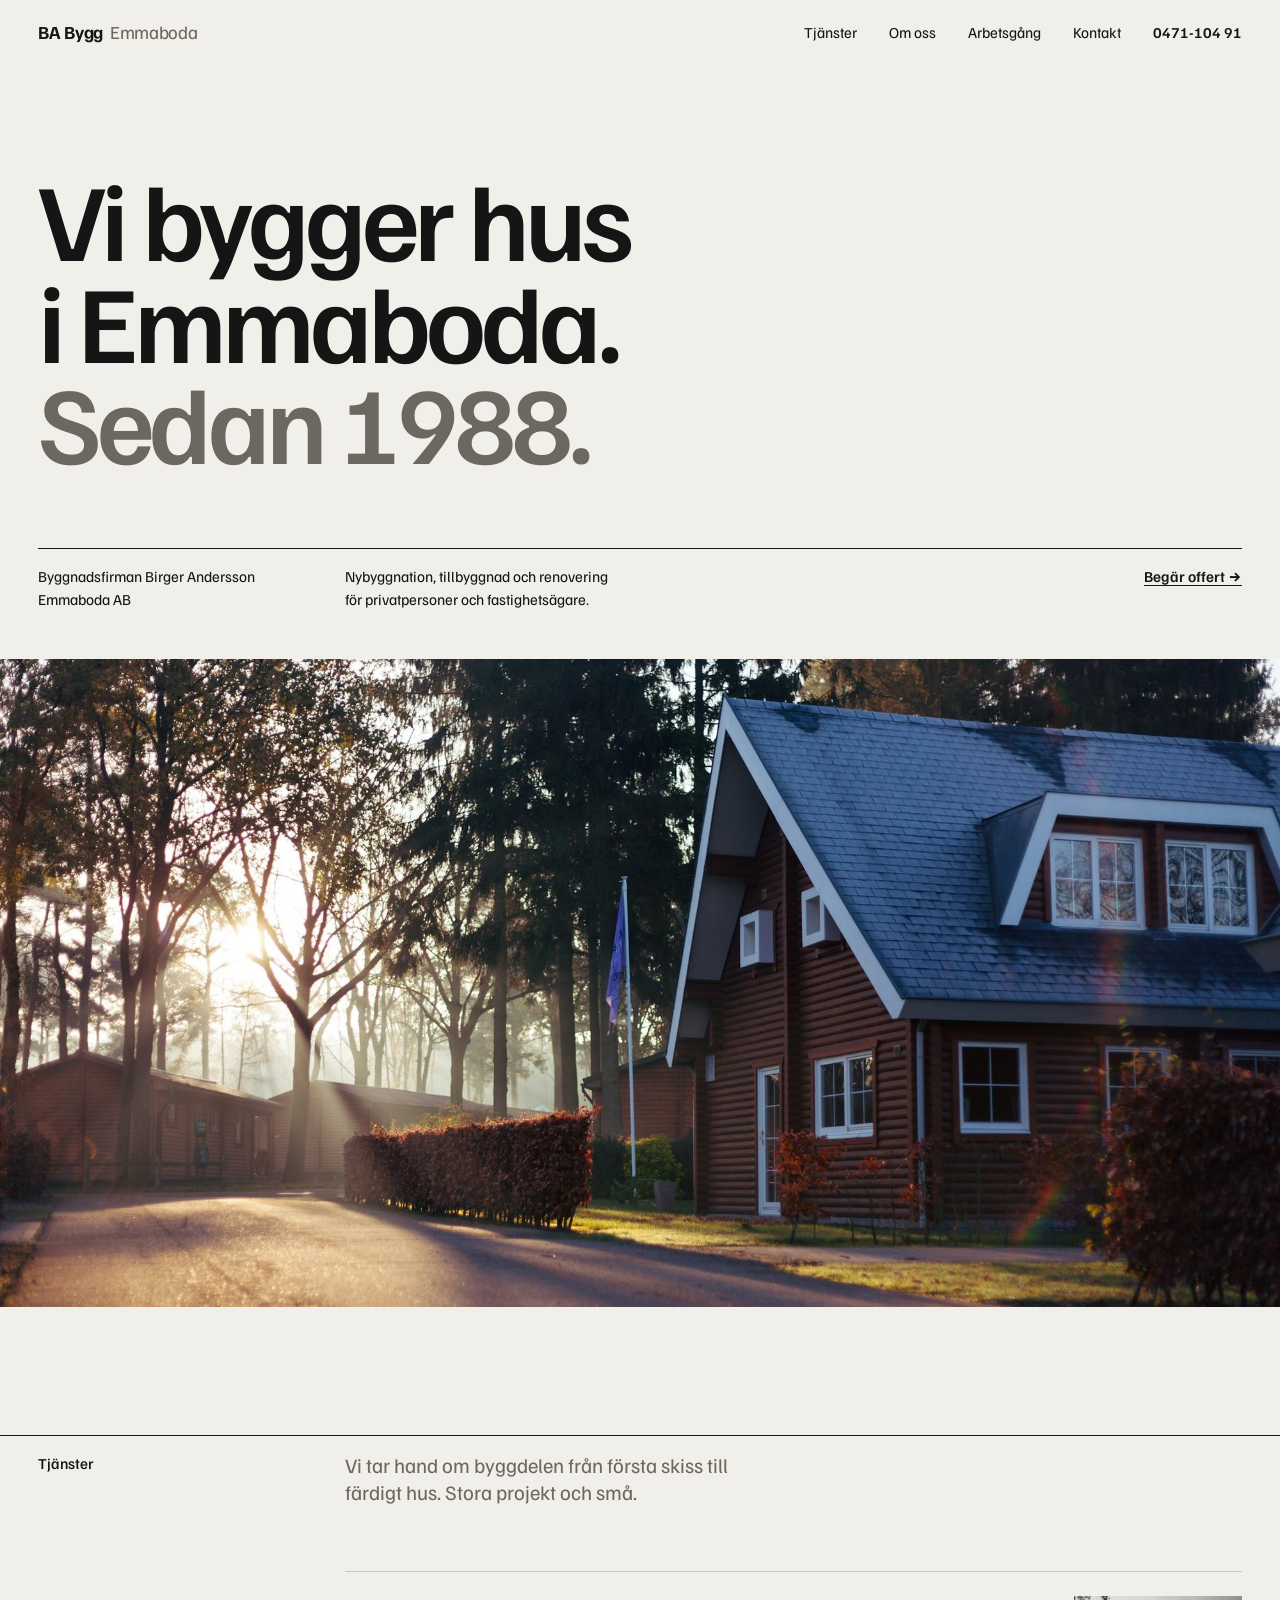
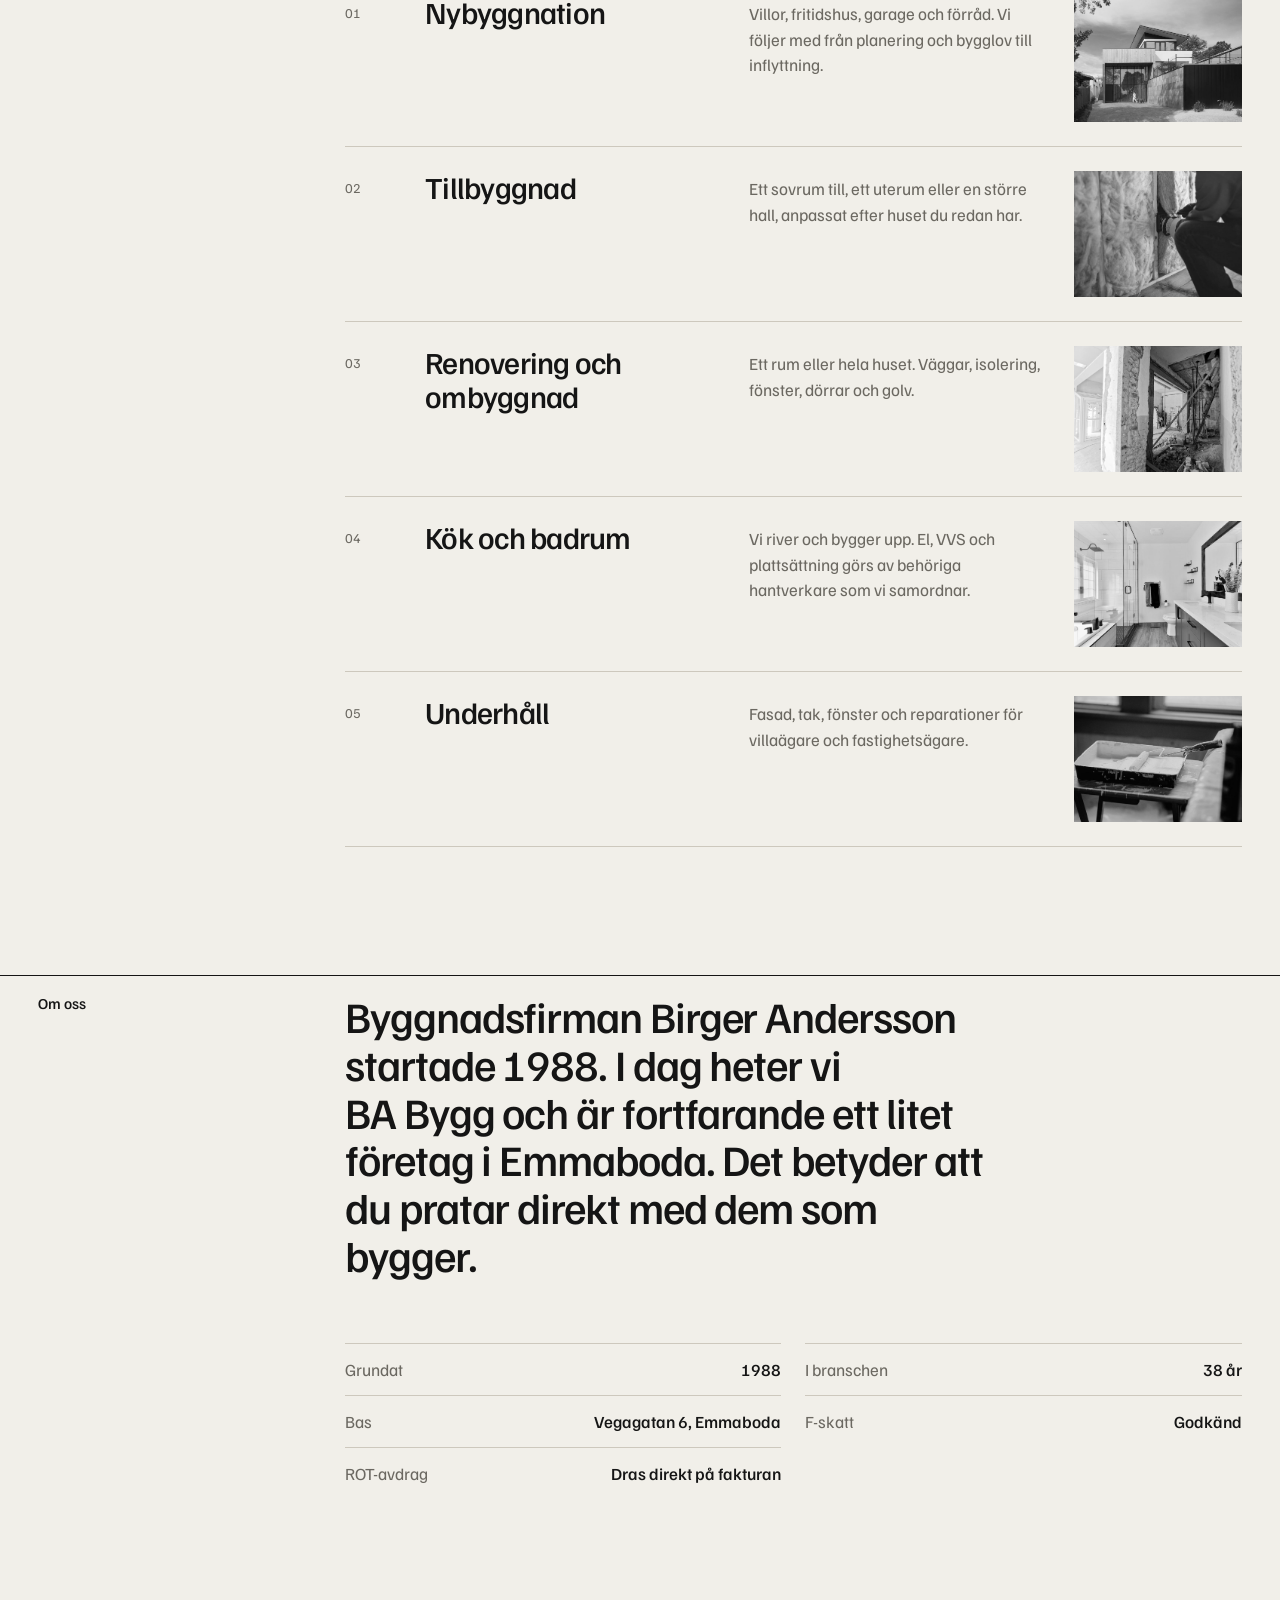
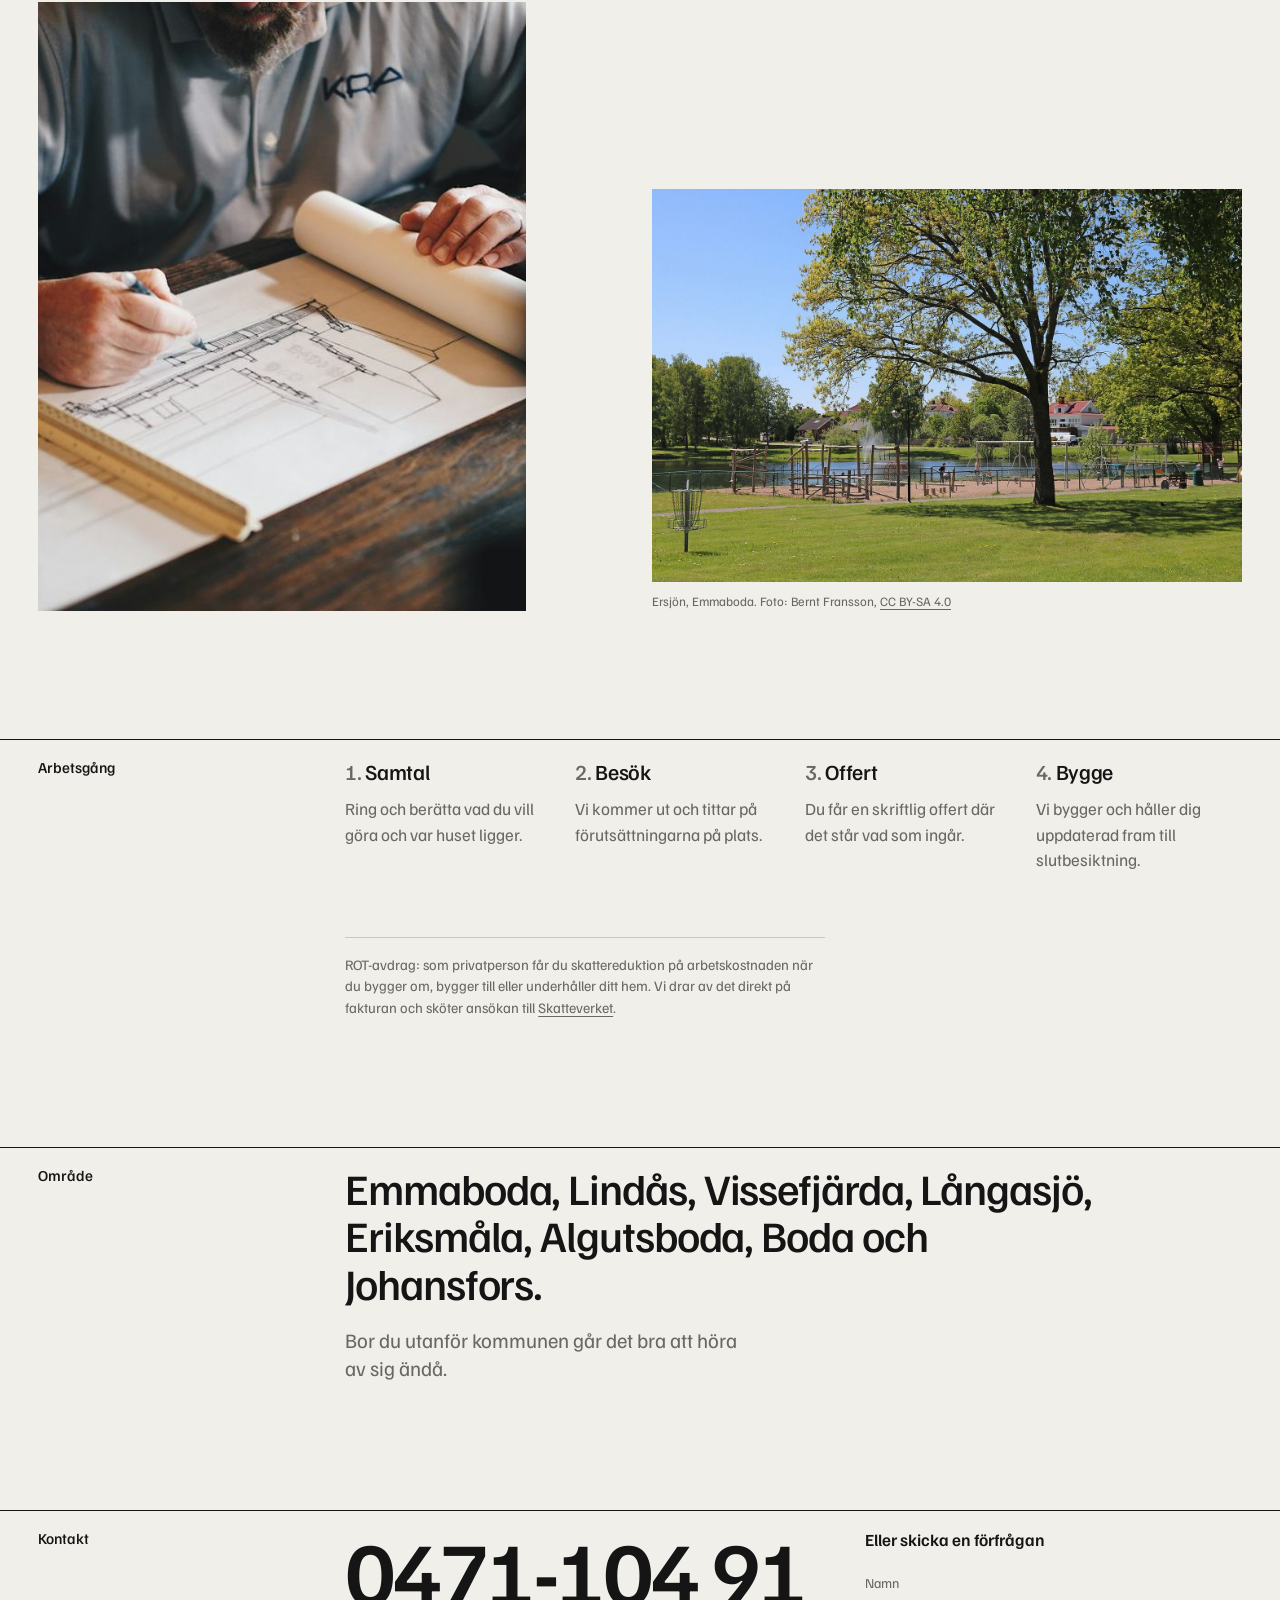
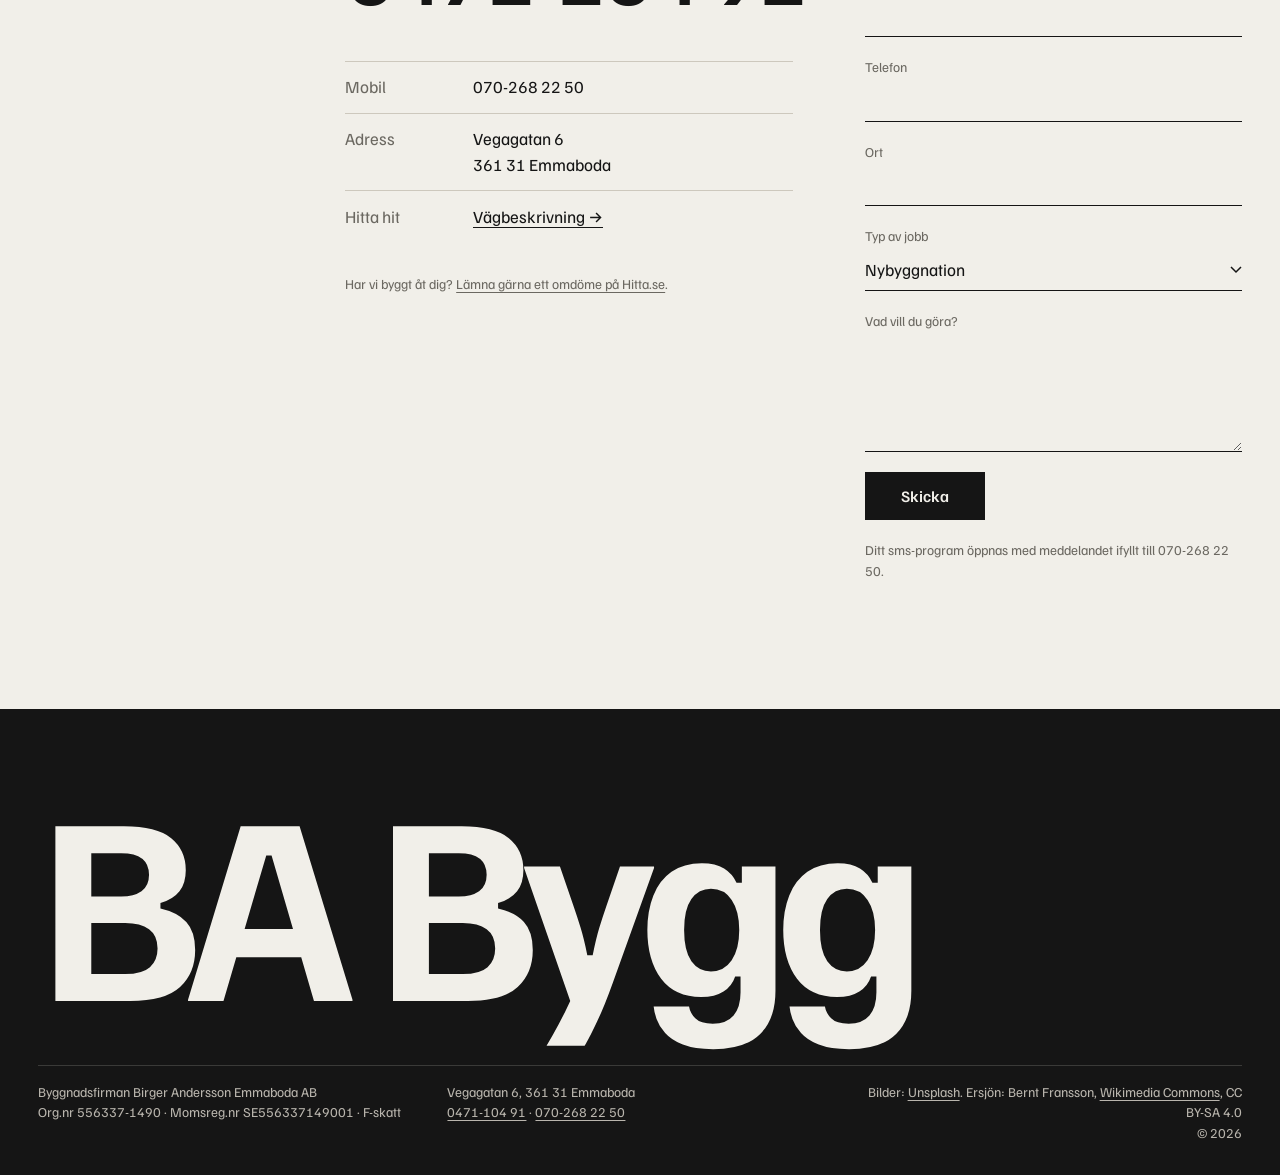
==== commit 4793e569: "Ny design med stramare byråkänsla Byter till Familjen Grotesk, stor typografi och rutnät med etikett" ====
--- a/index.html
+++ b/index.html
@@ -3,20 +3,20 @@
 <head>
   <meta charset="utf-8">
   <meta name="viewport" content="width=device-width, initial-scale=1">
-  <title>BA Bygg Emmaboda – Byggnadsfirman Birger Andersson | Byggfirma i Emmaboda sedan 1988</title>
-  <meta name="description" content="BA Bygg Emmaboda (Byggnadsfirman Birger Andersson Emmaboda AB) – lokal byggfirma i Emmaboda sedan 1988. Nybyggnation, tillbyggnad, renovering, kök och badrum samt fastighetsunderhåll. Ring 0471-104 91.">
-  <meta name="theme-color" content="#8E2C1F">
+  <title>BA Bygg Emmaboda – Byggnadsfirman Birger Andersson</title>
+  <meta name="description" content="BA Bygg Emmaboda (Byggnadsfirman Birger Andersson Emmaboda AB). Nybyggnation, tillbyggnad, renovering, kök och badrum i Emmaboda med omnejd sedan 1988. Ring 0471-104 91.">
+  <meta name="theme-color" content="#f1efe9">
   <link rel="icon" href="assets/img/logo.svg" type="image/svg+xml">
 
   <meta property="og:type" content="website">
   <meta property="og:locale" content="sv_SE">
-  <meta property="og:title" content="BA Bygg Emmaboda – byggfirma i Emmaboda sedan 1988">
-  <meta property="og:description" content="Nybyggnation, tillbyggnad och renovering av hus och andra byggnader i Emmaboda med omnejd.">
+  <meta property="og:title" content="BA Bygg Emmaboda">
+  <meta property="og:description" content="Byggfirma i Emmaboda sedan 1988. Nybyggnation, tillbyggnad och renovering.">
   <meta property="og:image" content="assets/img/hero-1200.jpg">
 
   <link rel="preconnect" href="https://fonts.googleapis.com">
   <link rel="preconnect" href="https://fonts.gstatic.com" crossorigin>
-  <link href="https://fonts.googleapis.com/css2?family=Fraunces:opsz,wght@9..144,500;9..144,700&family=Inter:wght@400;500;600&display=swap" rel="stylesheet">
+  <link href="https://fonts.googleapis.com/css2?family=Familjen+Grotesk:wght@400;500;600;700&display=swap" rel="stylesheet">
   <link rel="stylesheet" href="assets/css/style.css">
 
   <script type="application/ld+json">
@@ -31,7 +31,6 @@
     "taxID": "556337-1490",
     "telephone": "+46471-10491",
     "image": "assets/img/hero-1200.jpg",
-    "logo": "assets/img/logo.svg",
     "address": {
       "@type": "PostalAddress",
       "streetAddress": "Vegagatan 6",
@@ -50,326 +49,205 @@
   <a class="skip-link" href="#main">Hoppa till innehållet</a>
 
   <header class="site-header" id="top">
-    <div class="container header-inner">
-      <a class="brand" href="#top" aria-label="BA Bygg Emmaboda – till startsidan">
-        <img src="assets/img/logo.svg" alt="" width="44" height="44">
-        <span class="brand-text">
-          <strong>BA Bygg</strong>
-          <small>Emmaboda · sedan 1988</small>
-        </span>
-      </a>
+    <div class="wrap header-inner">
+      <a class="wordmark" href="#top">BA Bygg<span>Emmaboda</span></a>
 
       <button class="nav-toggle" aria-expanded="false" aria-controls="site-nav">
-        <span class="nav-toggle-bar"></span>
-        <span class="visually-hidden">Meny</span>
+        <span class="nav-toggle-label">Meny</span>
       </button>
 
       <nav class="site-nav" id="site-nav" aria-label="Huvudmeny">
-        <ul>
-          <li><a href="#tjanster">Tjänster</a></li>
-          <li><a href="#om-oss">Om oss</a></li>
-          <li><a href="#sa-gar-det-till">Så går det till</a></li>
-          <li><a href="#omdomen">Omdömen</a></li>
-          <li><a href="#kontakt">Kontakt</a></li>
-        </ul>
-        <a class="btn btn-small btn-primary nav-call" href="tel:+4647110491">Ring 0471-104 91</a>
+        <a href="#tjanster">Tjänster</a>
+        <a href="#om-oss">Om oss</a>
+        <a href="#arbetsgang">Arbetsgång</a>
+        <a href="#kontakt">Kontakt</a>
+        <a class="nav-phone" href="tel:+4647110491">0471-104 91</a>
       </nav>
     </div>
   </header>
 
   <main id="main">
-    <!-- Hero -->
     <section class="hero">
-      <picture>
-        <source media="(max-width: 800px)" srcset="assets/img/hero-1200.jpg">
-        <img class="hero-img" src="assets/img/hero.jpg" alt="Trähus i skogsbryn i kvällsljus" width="2000" height="1334" fetchpriority="high">
-      </picture>
-      <div class="hero-shade"></div>
-      <div class="container hero-content">
-        <p class="eyebrow">Byggnadsfirman Birger Andersson Emmaboda AB</p>
-        <h1>Byggmästare i Emmaboda sedan&nbsp;1988</h1>
-        <p class="lead">Nybyggnation, tillbyggnad och renovering av hus och andra byggnader. Ett litet, lokalt byggföretag där du pratar direkt med dem som bygger.</p>
-        <div class="hero-actions">
-          <a class="btn btn-primary" href="#kontakt">Begär offert</a>
-          <a class="btn btn-ghost" href="tel:+4647110491">Ring 0471-104 91</a>
-        </div>
-      </div>
-    </section>
-
-    <!-- Trust strip -->
-    <section class="facts" aria-label="Snabbfakta">
-      <div class="container facts-grid">
-        <div class="fact">
-          <span class="fact-value">1988</span>
-          <span class="fact-label">Registrerat som byggföretag</span>
-        </div>
-        <div class="fact">
-          <span class="fact-value"><span data-years-since="1988">38</span> år</span>
-          <span class="fact-label">Lokalt i Emmaboda</span>
-        </div>
-        <div class="fact">
-          <span class="fact-value">F-skatt</span>
-          <span class="fact-label">Godkänd för F-skatt</span>
-        </div>
-        <div class="fact">
-          <span class="fact-value">ROT</span>
-          <span class="fact-label">Avdraget görs direkt på fakturan</span>
-        </div>
-      </div>
-    </section>
-
-    <!-- Services -->
+      <div class="wrap">
+        <h1>Vi bygger hus i&nbsp;Emmaboda. <span>Sedan 1988.</span></h1>
+        <div class="hero-meta">
+          <p>Byggnadsfirman Birger Andersson Emmaboda&nbsp;AB</p>
+          <p>Nybyggnation, tillbyggnad och renovering för privatpersoner och fastighetsägare.</p>
+          <p><a class="arrow-link" href="#kontakt">Begär offert</a></p>
+        </div>
+      </div>
+      <figure class="hero-figure">
+        <picture>
+          <source media="(max-width: 800px)" srcset="assets/img/hero-1200.jpg">
+          <img src="assets/img/hero.jpg" alt="Trähus i skogsbryn i kvällsljus" width="2000" height="1334" fetchpriority="high">
+        </picture>
+      </figure>
+    </section>
+
     <section class="section" id="tjanster">
-      <div class="container">
-        <header class="section-head">
-          <p class="eyebrow eyebrow-dark">Tjänster</p>
-          <h2>Från grund till färdigt hus</h2>
-          <p>Vi bygger nytt, bygger till och bygger om – för privatpersoner, företag och fastighetsägare i Emmaboda med omnejd.</p>
-        </header>
-
-        <div class="services">
-          <article class="service">
-            <img src="assets/img/nybyggnation.jpg" alt="Nybyggt hus med träfasad" width="1000" height="666" loading="lazy">
-            <div class="service-body">
+      <div class="wrap grid">
+        <h2 class="label">Tjänster</h2>
+        <div class="content">
+          <p class="intro">Vi tar hand om byggdelen från första skiss till färdigt hus. Stora projekt och små.</p>
+
+          <ol class="services">
+            <li class="service">
+              <span class="service-no">01</span>
               <h3>Nybyggnation</h3>
-              <p>Villor, fritidshus, garage, förråd och andra byggnader. Vi hjälper dig genom hela byggprocessen, från planering och bygglov till inflyttning.</p>
-            </div>
-          </article>
-          <article class="service">
-            <img src="assets/img/tillbyggnad.jpg" alt="Hantverkare isolerar en regelvägg" width="1000" height="668" loading="lazy">
-            <div class="service-body">
+              <p>Villor, fritidshus, garage och förråd. Vi följer med från planering och bygglov till inflyttning.</p>
+              <img src="assets/img/nybyggnation.jpg" alt="" width="1000" height="666" loading="lazy">
+            </li>
+            <li class="service">
+              <span class="service-no">02</span>
               <h3>Tillbyggnad</h3>
-              <p>Mer plats utan att flytta. Ett extra sovrum, ett uterum eller en större hall – byggt så att det smälter ihop med huset du redan har.</p>
-            </div>
-          </article>
-          <article class="service">
-            <img src="assets/img/renovering.jpg" alt="Hus under ombyggnad med uppstöttat bjälklag" width="1000" height="666" loading="lazy">
-            <div class="service-body">
-              <h3>Renovering &amp; ombyggnad</h3>
-              <p>Ett enskilt rum eller hela huset. Rivning, nya väggar, isolering, fönster, dörrar och golv – vi tar hand om byggdelen från start till mål.</p>
-            </div>
-          </article>
-          <article class="service">
-            <img src="assets/img/badrum.jpg" alt="Nyrenoverat badrum med glasvägg" width="1000" height="666" loading="lazy">
-            <div class="service-body">
-              <h3>Kök &amp; badrum</h3>
-              <p>Badrumsrenovering och nya kök. Vi river ut, bygger upp och samordnar med behöriga hantverkare för el, VVS och plattsättning.</p>
-            </div>
-          </article>
-          <article class="service">
-            <img src="assets/img/underhall.jpg" alt="Målarverktyg och färgtråg" width="1000" height="666" loading="lazy">
-            <div class="service-body">
-              <h3>Fastighetsunderhåll</h3>
-              <p>Löpande underhåll och reparationer av bostäder och fastigheter – fasad, tak, fönster och mindre byggjobb som behöver göras ordentligt.</p>
-            </div>
-          </article>
-          <article class="service service-cta">
-            <div class="service-body">
-              <h3>Har du ett annat projekt?</h3>
-              <p>Berätta vad du funderar på, så hjälper vi dig att komma vidare – stort som litet.</p>
-              <a class="btn btn-primary" href="#kontakt">Kontakta oss</a>
-            </div>
-          </article>
-        </div>
-      </div>
-    </section>
-
-    <!-- About -->
-    <section class="section section-sand" id="om-oss">
-      <div class="container about">
-        <div class="about-text">
-          <p class="eyebrow eyebrow-dark">Om oss</p>
-          <h2>Ett byggföretag med rötterna i Emmaboda</h2>
-          <p>Byggnadsfirman Birger Andersson Emmaboda AB registrerades 1988 och har sedan dess byggt, byggt om och byggt till hus i Emmaboda med omnejd. I dag arbetar vi under namnet <strong>BA Bygg Emmaboda</strong> – med samma inriktning som från början: byggmästeri inom husbyggnad och fastighetsförvaltning.</p>
-          <p>Vi är ett litet företag, och det ser vi som en styrka. Du får en direkt kontakt med dem som faktiskt utför jobbet, korta beslutsvägar och ett bygge där detaljerna får den tid de behöver.</p>
-          <ul class="checklist">
-            <li>Lokal kännedom om hus, mark och klimat i Småland</li>
-            <li>Samma kontakt genom hela projektet</li>
-            <li>Tydlig offert innan arbetet börjar</li>
-            <li>Godkänd för F-skatt – ROT-avdrag direkt på fakturan</li>
-          </ul>
-        </div>
-        <figure class="about-figure">
+              <p>Ett sovrum till, ett uterum eller en större hall, anpassat efter huset du redan har.</p>
+              <img src="assets/img/tillbyggnad.jpg" alt="" width="1000" height="668" loading="lazy">
+            </li>
+            <li class="service">
+              <span class="service-no">03</span>
+              <h3>Renovering och ombyggnad</h3>
+              <p>Ett rum eller hela huset. Väggar, isolering, fönster, dörrar och golv.</p>
+              <img src="assets/img/renovering.jpg" alt="" width="1000" height="666" loading="lazy">
+            </li>
+            <li class="service">
+              <span class="service-no">04</span>
+              <h3>Kök och badrum</h3>
+              <p>Vi river och bygger upp. El, VVS och plattsättning görs av behöriga hantverkare som vi samordnar.</p>
+              <img src="assets/img/badrum.jpg" alt="" width="1000" height="666" loading="lazy">
+            </li>
+            <li class="service">
+              <span class="service-no">05</span>
+              <h3>Underhåll</h3>
+              <p>Fasad, tak, fönster och reparationer för villaägare och fastighetsägare.</p>
+              <img src="assets/img/underhall.jpg" alt="" width="1000" height="666" loading="lazy">
+            </li>
+          </ol>
+        </div>
+      </div>
+    </section>
+
+    <section class="section" id="om-oss">
+      <div class="wrap grid">
+        <h2 class="label">Om oss</h2>
+        <div class="content">
+          <p class="statement">Byggnadsfirman Birger Andersson startade 1988. I dag heter vi BA&nbsp;Bygg och är fortfarande ett litet företag i Emmaboda. Det betyder att du pratar direkt med dem som bygger.</p>
+
+          <dl class="facts">
+            <div><dt>Grundat</dt><dd>1988</dd></div>
+            <div><dt>I branschen</dt><dd><span data-years-since="1988">38</span> år</dd></div>
+            <div><dt>Bas</dt><dd>Vegagatan 6, Emmaboda</dd></div>
+            <div><dt>F-skatt</dt><dd>Godkänd</dd></div>
+            <div><dt>ROT-avdrag</dt><dd>Dras direkt på fakturan</dd></div>
+          </dl>
+        </div>
+      </div>
+
+      <div class="wrap duo">
+        <figure class="duo-a">
           <img src="assets/img/planering.jpg" alt="Byggritningar som gås igenom vid ett bord" width="1200" height="675" loading="lazy">
         </figure>
-      </div>
-    </section>
-
-    <!-- Process -->
-    <section class="section" id="sa-gar-det-till">
-      <div class="container">
-        <header class="section-head">
-          <p class="eyebrow eyebrow-dark">Så går det till</p>
-          <h2>Fyra steg till ett färdigt bygge</h2>
-        </header>
-        <ol class="steps">
-          <li class="step">
-            <h3>Hör av dig</h3>
-            <p>Ring eller skicka en förfrågan och berätta kort om ditt projekt och var det ligger.</p>
-          </li>
-          <li class="step">
-            <h3>Platsbesök</h3>
-            <p>Vi kommer ut, tittar på förutsättningarna och går igenom dina önskemål på plats.</p>
-          </li>
-          <li class="step">
-            <h3>Offert</h3>
-            <p>Du får en tydlig offert där det framgår vad som ingår – inga överraskningar i efterhand.</p>
-          </li>
-          <li class="step">
-            <h3>Bygget</h3>
-            <p>Vi bygger med omsorg och håller dig uppdaterad hela vägen fram till slutbesiktning.</p>
-          </li>
-        </ol>
-
-        <aside class="rot">
-          <h3>Om ROT-avdrag</h3>
-          <p>Som privatperson kan du få skattereduktion för arbetskostnaden när du reparerar, underhåller, bygger om eller bygger till ditt hem. Vi drar av beloppet direkt på fakturan och sköter ansökan till Skatteverket – du betalar bara din del. Läs mer hos <a href="https://www.skatteverket.se/rot" rel="noopener" target="_blank">Skatteverket</a>.</p>
-        </aside>
-      </div>
-    </section>
-
-    <!-- Reviews -->
-    <section class="section section-dark" id="omdomen">
-      <div class="container">
-        <header class="section-head">
-          <p class="eyebrow">Omdömen</p>
-          <h2>Vad våra kunder säger</h2>
-        </header>
-        <div class="reviews" data-reviews></div>
-        <div class="reviews-empty" data-reviews-empty hidden>
-          <p>Har vi byggt åt dig? Berätta gärna hur du upplevde samarbetet – ditt omdöme hjälper andra i Emmaboda att hitta rätt hantverkare.</p>
-          <a class="btn btn-light" href="https://www.hitta.se/verksamhet/byggnadsfirman-birger-andersson-emmaboda-ab-csddjppq" rel="noopener" target="_blank">Lämna ett omdöme på Hitta.se</a>
-        </div>
-      </div>
-    </section>
-
-    <!-- Area -->
-    <section class="section" id="omrade">
-      <div class="container area">
-        <figure class="area-figure">
+        <figure class="duo-b">
           <picture>
             <source media="(max-width: 800px)" srcset="assets/img/emmaboda-ersjon-900.jpg">
             <img src="assets/img/emmaboda-ersjon.jpg" alt="Ersjön i Emmaboda en sommardag" width="1600" height="964" loading="lazy">
           </picture>
           <figcaption>Ersjön, Emmaboda. Foto: Bernt Fransson, <a href="https://creativecommons.org/licenses/by-sa/4.0/deed.sv" rel="noopener" target="_blank">CC BY-SA 4.0</a></figcaption>
         </figure>
-        <div class="area-text">
-          <p class="eyebrow eyebrow-dark">Här bygger vi</p>
-          <h2>Emmaboda med omnejd</h2>
-          <p>Vår bas finns på Vegagatan 6 i Emmaboda, och vi tar uppdrag i hela kommunen:</p>
-          <ul class="places">
-            <li>Emmaboda</li>
-            <li>Lindås</li>
-            <li>Vissefjärda</li>
-            <li>Långasjö</li>
-            <li>Eriksmåla</li>
-            <li>Algutsboda</li>
-            <li>Boda glasbruk</li>
-            <li>Johansfors</li>
-          </ul>
-          <p>Bor du strax utanför kommungränsen? Hör av dig ändå, så pratar vi om ditt projekt.</p>
-        </div>
-      </div>
-    </section>
-
-    <!-- Contact -->
-    <section class="section section-sand" id="kontakt">
-      <div class="container contact">
-        <div class="contact-info">
-          <p class="eyebrow eyebrow-dark">Kontakt</p>
-          <h2>Berätta om ditt projekt</h2>
-          <p>Ring oss direkt eller skicka en förfrågan, så återkommer vi så snart vi kan.</p>
-
-          <dl class="contact-list">
-            <div>
-              <dt>Telefon</dt>
-              <dd><a href="tel:+4647110491">0471-104 91</a></dd>
-            </div>
-            <div>
-              <dt>Mobil</dt>
-              <dd><a href="tel:+46702682250">070-268 22 50</a></dd>
-            </div>
-            <div>
-              <dt>Adress</dt>
-              <dd>Vegagatan 6<br>361 31 Emmaboda</dd>
-            </div>
-          </dl>
-
-          <div class="map">
-            <iframe title="Karta: Vegagatan 6, Emmaboda" loading="lazy"
-              src="https://www.openstreetmap.org/export/embed.html?bbox=15.5345%2C56.6205%2C15.5545%2C56.6295&amp;layer=mapnik&amp;marker=56.62496%2C15.54453"></iframe>
+      </div>
+    </section>
+
+    <section class="section" id="arbetsgang">
+      <div class="wrap grid">
+        <h2 class="label">Arbetsgång</h2>
+        <div class="content">
+          <ol class="steps">
+            <li><h3>Samtal</h3><p>Ring och berätta vad du vill göra och var huset ligger.</p></li>
+            <li><h3>Besök</h3><p>Vi kommer ut och tittar på förutsättningarna på plats.</p></li>
+            <li><h3>Offert</h3><p>Du får en skriftlig offert där det står vad som ingår.</p></li>
+            <li><h3>Bygge</h3><p>Vi bygger och håller dig uppdaterad fram till slutbesiktning.</p></li>
+          </ol>
+          <p class="note">ROT-avdrag: som privatperson får du skattereduktion på arbetskostnaden när du bygger om, bygger till eller underhåller ditt hem. Vi drar av det direkt på fakturan och sköter ansökan till <a href="https://www.skatteverket.se/rot" rel="noopener" target="_blank">Skatteverket</a>.</p>
+        </div>
+      </div>
+    </section>
+
+    <section class="section" id="omdomen" hidden>
+      <div class="wrap grid">
+        <h2 class="label">Omdömen</h2>
+        <div class="content reviews" data-reviews></div>
+      </div>
+    </section>
+
+    <section class="section" id="omrade">
+      <div class="wrap grid">
+        <h2 class="label">Område</h2>
+        <div class="content">
+          <p class="statement statement-small">Emmaboda, Lindås, Vissefjärda, Långasjö, Eriksmåla, Algutsboda, Boda och Johansfors.</p>
+          <p class="intro">Bor du utanför kommunen går det bra att höra av sig ändå.</p>
+        </div>
+      </div>
+    </section>
+
+    <section class="section section-contact" id="kontakt">
+      <div class="wrap grid">
+        <h2 class="label">Kontakt</h2>
+        <div class="content contact">
+          <div class="contact-info">
+            <a class="big-phone" href="tel:+4647110491">0471-104&nbsp;91</a>
+            <dl class="contact-list">
+              <div><dt>Mobil</dt><dd><a href="tel:+46702682250">070-268 22 50</a></dd></div>
+              <div><dt>Adress</dt><dd>Vegagatan 6<br>361 31 Emmaboda</dd></div>
+              <div><dt>Hitta hit</dt><dd><a class="arrow-link" href="https://www.google.com/maps/dir/?api=1&amp;destination=Vegagatan+6%2C+361+31+Emmaboda" rel="noopener" target="_blank">Vägbeskrivning</a></dd></div>
+            </dl>
+            <p class="small" data-review-cta>Har vi byggt åt dig? <a href="https://www.hitta.se/verksamhet/byggnadsfirman-birger-andersson-emmaboda-ab-csddjppq" rel="noopener" target="_blank">Lämna gärna ett omdöme på Hitta.se</a>.</p>
           </div>
-          <p class="map-links">
-            <a href="https://www.google.com/maps/dir/?api=1&amp;destination=Vegagatan+6%2C+361+31+Emmaboda" rel="noopener" target="_blank">Vägbeskrivning</a>
-            ·
-            <a href="https://www.openstreetmap.org/?mlat=56.62496&amp;mlon=15.54453#map=16/56.62496/15.54453" rel="noopener" target="_blank">Större karta</a>
-          </p>
-        </div>
-
-        <form class="contact-form" data-contact-form novalidate>
-          <h3>Offertförfrågan</h3>
-          <div class="field">
-            <label for="f-namn">Namn</label>
-            <input id="f-namn" name="namn" type="text" autocomplete="name" required>
-          </div>
-          <div class="field-row">
-            <div class="field">
-              <label for="f-telefon">Telefon</label>
-              <input id="f-telefon" name="telefon" type="tel" autocomplete="tel" required>
-            </div>
-            <div class="field">
-              <label for="f-ort">Ort</label>
-              <input id="f-ort" name="ort" type="text" autocomplete="address-level2" placeholder="t.ex. Emmaboda">
-            </div>
-          </div>
-          <div class="field">
-            <label for="f-typ">Typ av projekt</label>
-            <select id="f-typ" name="typ">
-              <option>Nybyggnation</option>
-              <option>Tillbyggnad</option>
-              <option>Renovering / ombyggnad</option>
-              <option>Kök eller badrum</option>
-              <option>Underhåll / reparation</option>
-              <option>Annat</option>
-            </select>
-          </div>
-          <div class="field">
-            <label for="f-meddelande">Beskriv ditt projekt</label>
-            <textarea id="f-meddelande" name="meddelande" rows="5" required></textarea>
-          </div>
-          <button class="btn btn-primary btn-block" type="submit">Skicka förfrågan</button>
-          <p class="form-note" data-form-note>När du skickar öppnas ditt sms-program med meddelandet färdigskrivet till 070-268 22 50.</p>
-          <p class="form-error" data-form-error role="alert" hidden>Fyll i namn, telefon och en kort beskrivning.</p>
-        </form>
+
+          <form class="contact-form" data-contact-form novalidate>
+            <p class="form-title">Eller skicka en förfrågan</p>
+            <label class="field">
+              <span>Namn</span>
+              <input name="namn" type="text" autocomplete="name" required>
+            </label>
+            <label class="field">
+              <span>Telefon</span>
+              <input name="telefon" type="tel" autocomplete="tel" required>
+            </label>
+            <label class="field">
+              <span>Ort</span>
+              <input name="ort" type="text" autocomplete="address-level2">
+            </label>
+            <label class="field">
+              <span>Typ av jobb</span>
+              <select name="typ">
+                <option>Nybyggnation</option>
+                <option>Tillbyggnad</option>
+                <option>Renovering / ombyggnad</option>
+                <option>Kök eller badrum</option>
+                <option>Underhåll / reparation</option>
+                <option>Annat</option>
+              </select>
+            </label>
+            <label class="field">
+              <span>Vad vill du göra?</span>
+              <textarea name="meddelande" rows="4" required></textarea>
+            </label>
+            <button class="button" type="submit">Skicka</button>
+            <p class="small" data-form-note>Ditt sms-program öppnas med meddelandet ifyllt till 070-268 22 50.</p>
+            <p class="small form-error" data-form-error role="alert" hidden>Fyll i namn, telefon och vad du vill göra.</p>
+          </form>
+        </div>
       </div>
     </section>
   </main>
 
   <footer class="site-footer">
-    <div class="container footer-grid">
-      <div>
-        <a class="brand brand-footer" href="#top">
-          <img src="assets/img/logo.svg" alt="" width="40" height="40">
-          <span class="brand-text">
-            <strong>BA Bygg Emmaboda</strong>
-            <small>Byggnadsfirman Birger Andersson Emmaboda AB</small>
-          </span>
-        </a>
-        <p>Byggmästare i Emmaboda sedan 1988.</p>
-      </div>
-      <div>
-        <h4>Kontakt</h4>
-        <p>Vegagatan 6, 361 31 Emmaboda<br>
-          <a href="tel:+4647110491">0471-104 91</a> · <a href="tel:+46702682250">070-268 22 50</a></p>
-      </div>
-      <div>
-        <h4>Företagsuppgifter</h4>
-        <p>Org.nr 556337-1490<br>Momsreg.nr SE556337149001<br>Godkänd för F-skatt</p>
-      </div>
-    </div>
-    <div class="container footer-bottom">
-      <p>© <span data-year>2026</span> Byggnadsfirman Birger Andersson Emmaboda AB</p>
-      <p class="credits">Bilder: <a href="https://unsplash.com/license" rel="noopener" target="_blank">Unsplash</a> (illustrationer) · Ersjön: Bernt Fransson, <a href="https://commons.wikimedia.org/wiki/File:Emmaboda_Ersj%C3%B6n_002.jpg" rel="noopener" target="_blank">Wikimedia Commons</a>, CC BY-SA 4.0</p>
+    <div class="wrap">
+      <p class="footer-mark">BA Bygg</p>
+      <div class="footer-row">
+        <p>Byggnadsfirman Birger Andersson Emmaboda AB<br>Org.nr 556337-1490 · Momsreg.nr SE556337149001 · F-skatt</p>
+        <p>Vegagatan 6, 361 31 Emmaboda<br><a href="tel:+4647110491">0471-104 91</a> · <a href="tel:+46702682250">070-268 22 50</a></p>
+        <p class="credits">Bilder: <a href="https://unsplash.com/license" rel="noopener" target="_blank">Unsplash</a>. Ersjön: Bernt Fransson, <a href="https://commons.wikimedia.org/wiki/File:Emmaboda_Ersj%C3%B6n_002.jpg" rel="noopener" target="_blank">Wikimedia Commons</a>, CC BY-SA 4.0<br>© <span data-year>2026</span></p>
+      </div>
     </div>
   </footer>
 
--- a/assets/css/style.css
+++ b/assets/css/style.css
@@ -1,26 +1,16 @@
-/* BA Bygg Emmaboda – stilmall */
+/* BA Bygg Emmaboda */
 
 :root {
-  --falu: #8e2c1f;
-  --falu-dark: #6e2016;
-  --ink: #1d2420;
-  --forest: #26332c;
-  --cream: #f7f3ec;
-  --sand: #ece3d4;
-  --wood: #b07a47;
-  --text: #2a2a27;
-  --muted: #625e56;
-  --line: #d9cfbf;
-  --white: #fff;
-
-  --font-head: "Fraunces", Georgia, "Times New Roman", serif;
-  --font-body: "Inter", system-ui, -apple-system, "Segoe UI", Roboto, sans-serif;
-
-  --radius: 10px;
-  --shadow: 0 1px 2px rgba(29, 36, 32, 0.06), 0 8px 24px rgba(29, 36, 32, 0.08);
-  --container: 1180px;
-  --gutter: 20px;
-  --header-h: 72px;
+  --bg: #f1efe9;
+  --ink: #151515;
+  --muted: #6b6861;
+  --rule: #cdc8bd;
+  --accent: #9b2d1f;
+
+  --font: "Familjen Grotesk", "Helvetica Neue", Arial, sans-serif;
+  --wrap: 1440px;
+  --pad: clamp(16px, 3vw, 40px);
+  --header-h: 64px;
 }
 
 *,
@@ -37,11 +27,11 @@
 
 body {
   margin: 0;
-  background: var(--cream);
-  color: var(--text);
-  font-family: var(--font-body);
-  font-size: 1.0625rem;
-  line-height: 1.65;
+  background: var(--bg);
+  color: var(--ink);
+  font-family: var(--font);
+  font-size: 17px;
+  line-height: 1.5;
   -webkit-font-smoothing: antialiased;
 }
 
@@ -52,62 +42,40 @@
 }
 
 a {
-  color: var(--falu);
-  text-underline-offset: 3px;
+  color: inherit;
+  text-decoration-thickness: 1px;
+  text-underline-offset: 0.2em;
 }
 
 a:hover {
-  color: var(--falu-dark);
+  color: var(--accent);
 }
 
 :focus-visible {
-  outline: 3px solid var(--wood);
-  outline-offset: 2px;
+  outline: 2px solid var(--accent);
+  outline-offset: 3px;
 }
 
 h1,
 h2,
 h3,
-h4 {
-  font-family: var(--font-head);
-  font-weight: 700;
-  line-height: 1.15;
-  color: var(--ink);
-  margin: 0 0 0.5em;
-  letter-spacing: -0.01em;
-}
-
-h1 {
-  font-size: clamp(2.3rem, 5.5vw, 4rem);
-}
-
-h2 {
-  font-size: clamp(1.85rem, 3.6vw, 2.6rem);
-}
-
-h3 {
-  font-size: 1.3rem;
-  font-weight: 500;
-}
-
-p {
-  margin: 0 0 1em;
-}
-
-.container {
-  width: 100%;
-  max-width: var(--container);
+p,
+figure,
+dl,
+dd,
+ol {
+  margin: 0;
+}
+
+ol {
+  padding: 0;
+  list-style: none;
+}
+
+.wrap {
+  max-width: var(--wrap);
   margin: 0 auto;
-  padding: 0 var(--gutter);
-}
-
-.visually-hidden {
-  position: absolute;
-  width: 1px;
-  height: 1px;
-  overflow: hidden;
-  clip: rect(0 0 0 0);
-  white-space: nowrap;
+  padding: 0 var(--pad);
 }
 
 .skip-link {
@@ -115,88 +83,27 @@
   left: 12px;
   top: -60px;
   z-index: 100;
-  padding: 10px 16px;
+  padding: 8px 14px;
   background: var(--ink);
-  color: var(--white);
-  border-radius: 6px;
+  color: var(--bg);
 }
 
 .skip-link:focus {
   top: 12px;
 }
 
-.eyebrow {
-  margin: 0 0 0.75rem;
-  font-size: 0.8rem;
-  font-weight: 600;
-  letter-spacing: 0.14em;
-  text-transform: uppercase;
-  color: #f1d9c4;
-}
-
-.eyebrow-dark {
-  color: var(--falu);
-}
-
-/* Knappar */
-
-.btn {
-  display: inline-flex;
-  align-items: center;
-  justify-content: center;
-  gap: 0.5rem;
-  min-height: 48px;
-  padding: 0.7rem 1.4rem;
-  border: 2px solid transparent;
-  border-radius: 999px;
-  font: 600 1rem/1.2 var(--font-body);
+.small {
+  font-size: 0.85rem;
+  color: var(--muted);
+}
+
+.arrow-link {
   text-decoration: none;
-  cursor: pointer;
-  transition: background-color 0.2s, color 0.2s, border-color 0.2s, transform 0.2s;
-}
-
-.btn:active {
-  transform: translateY(1px);
-}
-
-.btn-primary {
-  background: var(--falu);
-  color: var(--white);
-}
-
-.btn-primary:hover {
-  background: var(--falu-dark);
-  color: var(--white);
-}
-
-.btn-ghost {
-  border-color: rgba(255, 255, 255, 0.75);
-  color: var(--white);
-}
-
-.btn-ghost:hover {
-  background: var(--white);
-  color: var(--ink);
-}
-
-.btn-light {
-  background: var(--cream);
-  color: var(--ink);
-}
-
-.btn-light:hover {
-  background: var(--white);
-  color: var(--ink);
-}
-
-.btn-small {
-  min-height: 40px;
-  padding: 0.45rem 1rem;
-  font-size: 0.92rem;
-}
-
-.btn-block {
-  width: 100%;
+  border-bottom: 1px solid currentColor;
+}
+
+.arrow-link::after {
+  content: " →";
 }
 
 /* Header */
@@ -205,410 +112,306 @@
   position: sticky;
   top: 0;
   z-index: 50;
-  background: rgba(247, 243, 236, 0.94);
-  backdrop-filter: saturate(1.4) blur(10px);
-  -webkit-backdrop-filter: saturate(1.4) blur(10px);
-  transition: box-shadow 0.2s;
+  background: var(--bg);
+  border-bottom: 1px solid transparent;
+  transition: border-color 0.2s;
 }
 
 .site-header.is-scrolled {
-  box-shadow: 0 1px 0 var(--line), 0 6px 20px rgba(29, 36, 32, 0.06);
+  border-bottom-color: var(--rule);
 }
 
 .header-inner {
   display: flex;
   align-items: center;
   justify-content: space-between;
-  min-height: var(--header-h);
-  gap: 1rem;
-}
-
-.brand {
-  display: inline-flex;
-  align-items: center;
-  gap: 0.7rem;
-  color: var(--ink);
+  height: var(--header-h);
+}
+
+.wordmark {
+  font-size: 1.15rem;
+  font-weight: 700;
+  letter-spacing: -0.02em;
   text-decoration: none;
 }
 
-.brand:hover {
-  color: var(--ink);
-}
-
-.brand-text {
-  display: flex;
-  flex-direction: column;
-  line-height: 1.1;
-}
-
-.brand-text strong {
-  font-family: var(--font-head);
-  font-size: 1.35rem;
-}
-
-.brand-text small {
-  font-size: 0.78rem;
-  color: var(--muted);
-  letter-spacing: 0.02em;
+.wordmark span {
+  margin-left: 0.4em;
+  font-weight: 400;
+  color: var(--muted);
 }
 
 .site-nav {
   display: flex;
   align-items: center;
-  gap: 1.5rem;
-}
-
-.site-nav ul {
-  display: flex;
-  gap: 1.5rem;
-  margin: 0;
-  padding: 0;
-  list-style: none;
-}
-
-.site-nav ul a {
-  color: var(--ink);
-  font-weight: 500;
-  font-size: 0.97rem;
+  gap: 2rem;
+  font-size: 0.95rem;
+}
+
+.site-nav a {
   text-decoration: none;
 }
 
-.site-nav ul a:hover {
-  color: var(--falu);
+.nav-phone {
+  font-weight: 600;
 }
 
 .nav-toggle {
   display: none;
-  position: relative;
-  width: 44px;
-  height: 44px;
-  padding: 0;
+  padding: 0.4rem 0;
   border: 0;
-  border-radius: 8px;
-  background: transparent;
+  background: none;
+  color: var(--ink);
+  font: 500 0.95rem var(--font);
   cursor: pointer;
 }
 
-.nav-toggle-bar,
-.nav-toggle-bar::before,
-.nav-toggle-bar::after {
-  position: absolute;
-  left: 11px;
-  width: 22px;
-  height: 2px;
-  background: var(--ink);
-  border-radius: 2px;
-  transition: transform 0.2s, opacity 0.2s;
-}
-
-.nav-toggle-bar {
-  top: 21px;
-}
-
-.nav-toggle-bar::before,
-.nav-toggle-bar::after {
-  content: "";
-  left: 0;
-}
-
-.nav-toggle-bar::before {
-  top: -7px;
-}
-
-.nav-toggle-bar::after {
-  top: 7px;
-}
-
-.nav-toggle[aria-expanded="true"] .nav-toggle-bar {
-  background: transparent;
-}
-
-.nav-toggle[aria-expanded="true"] .nav-toggle-bar::before {
-  transform: translateY(7px) rotate(45deg);
-}
-
-.nav-toggle[aria-expanded="true"] .nav-toggle-bar::after {
-  transform: translateY(-7px) rotate(-45deg);
-}
-
 /* Hero */
 
 .hero {
-  position: relative;
+  padding-top: clamp(3rem, 8vw, 7rem);
+}
+
+.hero h1 {
+  max-width: 14ch;
+  font-size: clamp(3rem, 8.6vw, 9rem);
+  font-weight: 600;
+  line-height: 0.92;
+  letter-spacing: -0.045em;
+}
+
+.hero h1 span {
+  color: var(--muted);
+}
+
+.hero-meta {
+  display: grid;
+  grid-template-columns: repeat(12, 1fr);
+  gap: 1rem 24px;
+  margin-top: clamp(2.5rem, 6vw, 5rem);
+  padding-top: 1rem;
+  border-top: 1px solid var(--ink);
+  font-size: 0.95rem;
+}
+
+.hero-meta p:nth-child(1) {
+  grid-column: 1 / 4;
+}
+
+.hero-meta p:nth-child(2) {
+  grid-column: 4 / 9;
+  max-width: 30ch;
+}
+
+.hero-meta p:nth-child(3) {
+  grid-column: 9 / 13;
+  justify-self: end;
+  font-weight: 600;
+}
+
+.hero-figure {
+  margin-top: clamp(2rem, 4vw, 3rem);
+}
+
+.hero-figure img {
+  width: 100%;
+  height: clamp(320px, 72vh, 820px);
+  object-fit: cover;
+  object-position: 50% 60%;
+}
+
+/* Sektioner */
+
+.section {
+  padding: clamp(4rem, 10vw, 9rem) 0 0;
+}
+
+.grid {
+  display: grid;
+  grid-template-columns: repeat(12, 1fr);
+  gap: 0 24px;
+  padding-top: 1rem;
+  border-top: 1px solid var(--ink);
+}
+
+.label {
+  grid-column: 1 / 4;
+  font-size: 0.95rem;
+  font-weight: 500;
+}
+
+.content {
+  grid-column: 4 / 13;
+}
+
+.intro {
+  max-width: 34ch;
+  font-size: clamp(1.15rem, 1.6vw, 1.35rem);
+  line-height: 1.35;
+  color: var(--muted);
+}
+
+.statement {
+  max-width: 26ch;
+  font-size: clamp(1.75rem, 3.4vw, 3.2rem);
+  font-weight: 500;
+  line-height: 1.1;
+  letter-spacing: -0.025em;
+}
+
+.statement-small {
+  max-width: 30ch;
+  margin-bottom: 1.25rem;
+}
+
+/* Tjänster */
+
+.services {
+  margin-top: clamp(2.5rem, 5vw, 4rem);
+  border-bottom: 1px solid var(--rule);
+}
+
+.service {
+  display: grid;
+  grid-template-columns: 3.5rem minmax(0, 1fr) minmax(0, 1fr) 168px;
+  gap: 24px;
+  align-items: start;
+  padding: 1.5rem 0;
+  border-top: 1px solid var(--rule);
+}
+
+.service-no {
+  padding-top: 0.45rem;
+  font-size: 0.85rem;
+  color: var(--muted);
+  font-variant-numeric: tabular-nums;
+}
+
+.service h3 {
+  font-size: clamp(1.5rem, 2.4vw, 2.25rem);
+  font-weight: 500;
+  line-height: 1.1;
+  letter-spacing: -0.025em;
+  transition: color 0.2s;
+}
+
+.service p {
+  max-width: 36ch;
+  padding-top: 0.35rem;
+  color: var(--muted);
+}
+
+.service img {
+  width: 168px;
+  aspect-ratio: 4 / 3;
+  object-fit: cover;
+  filter: grayscale(1);
+  transition: filter 0.3s;
+}
+
+.service:hover h3 {
+  color: var(--accent);
+}
+
+.service:hover img {
+  filter: none;
+}
+
+/* Om oss */
+
+.facts {
+  display: grid;
+  grid-template-columns: 1fr 1fr;
+  gap: 0 24px;
+  margin-top: clamp(2.5rem, 5vw, 4rem);
+}
+
+.facts div {
   display: flex;
-  align-items: center;
-  min-height: min(82vh, 760px);
-  padding: 6rem 0 5rem;
-  overflow: hidden;
-  color: var(--white);
-  background: var(--ink);
-}
-
-.hero picture,
-.hero-img {
-  position: absolute;
-  inset: 0;
+  justify-content: space-between;
+  gap: 1rem;
+  padding: 0.8rem 0;
+  border-top: 1px solid var(--rule);
+}
+
+.facts dt {
+  color: var(--muted);
+}
+
+.facts dd {
+  text-align: right;
+  font-weight: 500;
+}
+
+.duo {
+  display: grid;
+  grid-template-columns: repeat(12, 1fr);
+  gap: 24px;
+  margin-top: clamp(4rem, 8vw, 7rem);
+}
+
+.duo-a {
+  grid-column: 1 / 6;
+}
+
+.duo-a img {
   width: 100%;
-  height: 100%;
-}
-
-.hero-img {
+  aspect-ratio: 4 / 5;
   object-fit: cover;
-  object-position: 60% 50%;
-}
-
-.hero-shade {
-  position: absolute;
-  inset: 0;
-  background:
-    linear-gradient(90deg, rgba(20, 24, 21, 0.86) 0%, rgba(20, 24, 21, 0.6) 45%, rgba(20, 24, 21, 0.15) 100%),
-    linear-gradient(0deg, rgba(20, 24, 21, 0.45) 0%, rgba(20, 24, 21, 0) 40%);
-}
-
-.hero-content {
-  position: relative;
-}
-
-.hero h1 {
-  max-width: 13ch;
-  color: var(--white);
-}
-
-.hero .lead {
-  max-width: 34rem;
-  font-size: clamp(1.05rem, 1.6vw, 1.25rem);
-  color: rgba(255, 255, 255, 0.9);
-}
-
-.hero-actions {
-  display: flex;
-  flex-wrap: wrap;
-  gap: 0.75rem;
-  margin-top: 2rem;
-}
-
-/* Snabbfakta */
-
-.facts {
-  background: var(--falu);
-  color: var(--white);
-}
-
-.facts-grid {
-  display: grid;
-  grid-template-columns: repeat(4, 1fr);
-}
-
-.fact {
-  display: flex;
-  flex-direction: column;
-  padding: 1.6rem 1.25rem;
-  border-left: 1px solid rgba(255, 255, 255, 0.18);
-}
-
-.fact:first-child {
-  border-left: 0;
-  padding-left: 0;
-}
-
-.fact-value {
-  font-family: var(--font-head);
-  font-size: 1.75rem;
-  font-weight: 700;
-  line-height: 1.1;
-}
-
-.fact-label {
-  margin-top: 0.3rem;
-  font-size: 0.9rem;
-  color: rgba(255, 255, 255, 0.82);
-}
-
-/* Sektioner */
-
-.section {
-  padding: clamp(4rem, 9vw, 7rem) 0;
-}
-
-.section-sand {
-  background: var(--sand);
-}
-
-.section-dark {
-  background: var(--forest);
-  color: rgba(255, 255, 255, 0.88);
-}
-
-.section-dark h2,
-.section-dark h3 {
-  color: var(--white);
-}
-
-.section-head {
-  max-width: 40rem;
-  margin-bottom: 3rem;
-}
-
-.section-head p:last-child {
-  color: var(--muted);
-  font-size: 1.1rem;
-}
-
-.section-dark .section-head p:last-child {
-  color: rgba(255, 255, 255, 0.75);
-}
-
-/* Tjänster */
-
-.services {
-  display: grid;
-  grid-template-columns: repeat(3, 1fr);
-  gap: 1.5rem;
-}
-
-.service {
-  display: flex;
-  flex-direction: column;
-  overflow: hidden;
-  background: var(--white);
-  border-radius: var(--radius);
-  box-shadow: var(--shadow);
-}
-
-.service img {
+}
+
+.duo-b {
+  grid-column: 7 / 13;
+  align-self: end;
+}
+
+.duo-b img {
   width: 100%;
   aspect-ratio: 3 / 2;
   object-fit: cover;
 }
 
-.service-body {
-  padding: 1.4rem 1.5rem 1.6rem;
-}
-
-.service-body p {
-  margin: 0;
-  color: var(--muted);
-  font-size: 0.98rem;
-}
-
-.service-cta {
-  justify-content: center;
-  background: var(--ink);
-}
-
-.service-cta h3 {
-  color: var(--white);
-  font-size: 1.6rem;
-  font-weight: 700;
-}
-
-.service-cta p {
-  margin-bottom: 1.5rem;
-  color: rgba(255, 255, 255, 0.78);
-}
-
-/* Om oss */
-
-.about {
-  display: grid;
-  grid-template-columns: 1.05fr 1fr;
-  gap: clamp(2rem, 5vw, 4.5rem);
-  align-items: center;
-}
-
-.about-figure {
-  position: relative;
-  margin: 0;
-}
-
-.about-figure::before {
-  content: "";
-  position: absolute;
-  inset: 18px -18px -18px 18px;
-  border: 2px solid var(--wood);
-  border-radius: var(--radius);
-}
-
-.about-figure img {
-  position: relative;
-  width: 100%;
-  aspect-ratio: 4 / 3;
-  object-fit: cover;
-  border-radius: var(--radius);
-}
-
-.checklist {
-  margin: 1.5rem 0 0;
-  padding: 0;
-  list-style: none;
-}
-
-.checklist li {
-  position: relative;
-  padding: 0.35rem 0 0.35rem 2rem;
+.duo figcaption {
+  margin-top: 0.6rem;
+  font-size: 0.8rem;
+  color: var(--muted);
+}
+
+/* Arbetsgång */
+
+.steps {
+  display: grid;
+  grid-template-columns: repeat(4, 1fr);
+  gap: 24px;
+  counter-reset: step;
+}
+
+.steps li {
+  counter-increment: step;
+}
+
+.steps h3 {
+  margin-bottom: 0.5rem;
+  font-size: 1.35rem;
   font-weight: 500;
-}
-
-.checklist li::before {
-  content: "";
-  position: absolute;
-  left: 0;
-  top: 0.65rem;
-  width: 1.15rem;
-  height: 1.15rem;
-  border-radius: 50%;
-  background: var(--falu) url("data:image/svg+xml,%3Csvg xmlns='http://www.w3.org/2000/svg' viewBox='0 0 16 16'%3E%3Cpath d='M4 8.5l2.5 2.5L12 5.5' fill='none' stroke='%23fff' stroke-width='2' stroke-linecap='round' stroke-linejoin='round'/%3E%3C/svg%3E") center / 75% no-repeat;
-}
-
-/* Så går det till */
-
-.steps {
-  display: grid;
-  grid-template-columns: repeat(4, 1fr);
-  gap: 1.5rem;
-  margin: 0;
-  padding: 0;
-  list-style: none;
-  counter-reset: step;
-}
-
-.step {
-  position: relative;
-  padding-top: 4.2rem;
-  border-top: 2px solid var(--line);
-  counter-increment: step;
-}
-
-.step::before {
-  content: "0" counter(step);
-  position: absolute;
-  top: 1rem;
-  left: 0;
-  font-family: var(--font-head);
-  font-size: 2.2rem;
-  font-weight: 700;
-  line-height: 1;
-  color: var(--falu);
-}
-
-.step p {
-  margin: 0;
-  color: var(--muted);
-  font-size: 0.98rem;
-}
-
-.rot {
-  max-width: 52rem;
-  margin-top: 3.5rem;
-  padding: 1.6rem 1.8rem;
-  background: var(--white);
-  border-left: 4px solid var(--falu);
-  border-radius: 0 var(--radius) var(--radius) 0;
-  box-shadow: var(--shadow);
-}
-
-.rot p {
-  margin: 0;
+  letter-spacing: -0.015em;
+}
+
+.steps h3::before {
+  content: counter(step) ". ";
+  color: var(--muted);
+}
+
+.steps p {
+  color: var(--muted);
+}
+
+.note {
+  max-width: 60ch;
+  margin-top: clamp(2.5rem, 5vw, 4rem);
+  padding-top: 1rem;
+  border-top: 1px solid var(--rule);
+  font-size: 0.9rem;
   color: var(--muted);
 }
 
@@ -616,213 +419,118 @@
 
 .reviews {
   display: grid;
-  grid-template-columns: repeat(auto-fill, minmax(300px, 1fr));
-  gap: 1.5rem;
-}
-
-.review {
+  grid-template-columns: 1fr 1fr;
+  gap: 3rem 24px;
+}
+
+.review blockquote {
+  margin: 0 0 1rem;
+  font-size: clamp(1.25rem, 2vw, 1.6rem);
+  font-weight: 500;
+  line-height: 1.25;
+  letter-spacing: -0.015em;
+}
+
+.review figcaption {
+  font-size: 0.9rem;
+  color: var(--muted);
+}
+
+.review figcaption strong {
+  color: var(--ink);
+  font-weight: 600;
+}
+
+.review-stars {
+  margin-bottom: 0.75rem;
+  font-size: 0.9rem;
+  letter-spacing: 0.15em;
+}
+
+.review-source {
+  display: block;
+}
+
+/* Kontakt */
+
+.section-contact {
+  padding-bottom: clamp(4rem, 10vw, 9rem);
+}
+
+.contact {
+  display: grid;
+  grid-template-columns: 1fr minmax(280px, 0.8fr);
+  gap: 3rem 48px;
+}
+
+.big-phone {
+  display: inline-block;
+  font-size: clamp(2.75rem, 7vw, 7rem);
+  font-weight: 600;
+  line-height: 0.95;
+  letter-spacing: -0.045em;
+  text-decoration: none;
+  white-space: nowrap;
+}
+
+.contact-list {
+  margin: clamp(2rem, 4vw, 3rem) 0 2rem;
+  max-width: 28rem;
+}
+
+.contact-list div {
+  display: grid;
+  grid-template-columns: 7rem 1fr;
+  gap: 1rem;
+  padding: 0.8rem 0;
+  border-top: 1px solid var(--rule);
+}
+
+.contact-list dt {
+  color: var(--muted);
+}
+
+.contact-list dd a {
+  text-decoration: none;
+}
+
+.contact-form {
   display: flex;
   flex-direction: column;
-  margin: 0;
-  padding: 1.6rem;
-  background: rgba(255, 255, 255, 0.06);
-  border: 1px solid rgba(255, 255, 255, 0.12);
-  border-radius: var(--radius);
-}
-
-.review-stars {
-  margin-bottom: 0.75rem;
-  color: #e8b04b;
-  letter-spacing: 0.15em;
-}
-
-.review blockquote {
-  flex: 1;
-  margin: 0 0 1.25rem;
-  font-family: var(--font-head);
-  font-size: 1.15rem;
-  line-height: 1.5;
-  color: var(--white);
-}
-
-.review figcaption {
-  font-size: 0.92rem;
-  color: rgba(255, 255, 255, 0.7);
-}
-
-.review figcaption strong {
-  color: var(--white);
-}
-
-.review-source {
-  display: block;
-  margin-top: 0.2rem;
-  font-size: 0.82rem;
-}
-
-.reviews-empty {
-  max-width: 40rem;
-}
-
-.reviews-empty p {
-  font-size: 1.15rem;
-}
-
-.reviews-empty .btn {
-  margin-top: 0.5rem;
-}
-
-/* Område */
-
-.area {
-  display: grid;
-  grid-template-columns: 1fr 1fr;
-  gap: clamp(2rem, 5vw, 4.5rem);
-  align-items: center;
-}
-
-.area-figure {
-  margin: 0;
-}
-
-.area-figure img {
-  width: 100%;
-  aspect-ratio: 4 / 3;
-  object-fit: cover;
-  border-radius: var(--radius);
-}
-
-.area-figure figcaption {
-  margin-top: 0.6rem;
-  font-size: 0.8rem;
-  color: var(--muted);
-}
-
-.area-figure figcaption a {
-  color: inherit;
-}
-
-.places {
-  display: flex;
-  flex-wrap: wrap;
-  gap: 0.5rem;
-  margin: 0 0 1.5rem;
-  padding: 0;
-  list-style: none;
-}
-
-.places li {
-  padding: 0.35rem 0.9rem;
-  background: var(--white);
-  border: 1px solid var(--line);
-  border-radius: 999px;
-  font-size: 0.92rem;
-  font-weight: 500;
-}
-
-/* Kontakt */
-
-.contact {
-  display: grid;
-  grid-template-columns: 1fr 1fr;
-  gap: clamp(2rem, 5vw, 4.5rem);
-  align-items: start;
-}
-
-.contact-list {
-  display: grid;
-  grid-template-columns: repeat(3, auto);
-  justify-content: start;
-  gap: 1.5rem 2.5rem;
-  margin: 2rem 0;
-}
-
-.contact-list dt {
-  font-size: 0.78rem;
+  gap: 1.25rem;
+}
+
+.form-title {
   font-weight: 600;
-  letter-spacing: 0.12em;
-  text-transform: uppercase;
-  color: var(--muted);
-}
-
-.contact-list dd {
-  margin: 0.2rem 0 0;
-  font-weight: 600;
-  font-size: 1.1rem;
-  color: var(--ink);
-}
-
-.contact-list dd a {
-  color: var(--ink);
-  text-decoration: none;
-}
-
-.contact-list dd a:hover {
-  color: var(--falu);
-}
-
-.map {
-  overflow: hidden;
-  border: 1px solid var(--line);
-  border-radius: var(--radius);
-  background: var(--white);
-}
-
-.map iframe {
-  display: block;
-  width: 100%;
-  height: 260px;
-  border: 0;
-}
-
-.map-links {
-  margin-top: 0.6rem;
-  font-size: 0.92rem;
-}
-
-.contact-form {
-  padding: clamp(1.5rem, 4vw, 2.25rem);
-  background: var(--white);
-  border-radius: var(--radius);
-  box-shadow: var(--shadow);
-}
-
-.contact-form h3 {
-  font-size: 1.5rem;
-  font-weight: 700;
-  margin-bottom: 1.25rem;
 }
 
 .field {
   display: flex;
   flex-direction: column;
-  margin-bottom: 1rem;
-}
-
-.field-row {
-  display: grid;
-  grid-template-columns: 1fr 1fr;
-  gap: 1rem;
-}
-
-.field label {
-  margin-bottom: 0.35rem;
-  font-size: 0.9rem;
-  font-weight: 600;
-  color: var(--ink);
+  gap: 0.2rem;
+}
+
+.field span {
+  font-size: 0.85rem;
+  color: var(--muted);
 }
 
 .field input,
 .field select,
 .field textarea {
   width: 100%;
-  padding: 0.75rem 0.9rem;
-  border: 1px solid var(--line);
-  border-radius: 8px;
-  background: var(--cream);
-  color: var(--text);
+  padding: 0.45rem 0;
+  border: 0;
+  border-bottom: 1px solid var(--ink);
+  border-radius: 0;
+  background: transparent;
+  color: var(--ink);
   font: inherit;
-  font-size: 1rem;
+  appearance: none;
+}
+
+.field select {
+  background: url("data:image/svg+xml,%3Csvg xmlns='http://www.w3.org/2000/svg' width='12' height='8'%3E%3Cpath d='M1 1l5 5 5-5' fill='none' stroke='%23151515' stroke-width='1.5'/%3E%3C/svg%3E") right center no-repeat;
 }
 
 .field textarea {
@@ -833,108 +541,86 @@
 .field select:focus,
 .field textarea:focus {
   outline: none;
-  border-color: var(--falu);
-  background: var(--white);
-  box-shadow: 0 0 0 3px rgba(142, 44, 31, 0.15);
-}
-
-.form-note {
-  margin: 0.75rem 0 0;
+  border-bottom-color: var(--accent);
+  box-shadow: 0 1px 0 var(--accent);
+}
+
+.button {
+  align-self: flex-start;
+  padding: 0.9rem 2.25rem;
+  border: 0;
+  background: var(--ink);
+  color: var(--bg);
+  font: 600 1rem var(--font);
+  cursor: pointer;
+  transition: background-color 0.2s;
+}
+
+.button:hover {
+  background: var(--accent);
+}
+
+.form-error {
+  color: var(--accent);
+}
+
+/* Footer */
+
+.site-footer {
+  padding: clamp(3rem, 6vw, 5rem) 0 2rem;
+  background: var(--ink);
+  color: #b9b5ad;
   font-size: 0.85rem;
-  color: var(--muted);
-}
-
-.form-error {
-  margin: 0.75rem 0 0;
-  font-size: 0.9rem;
-  font-weight: 600;
-  color: var(--falu);
-}
-
-/* Footer */
-
-.site-footer {
-  padding: 4rem 0 2rem;
-  background: var(--ink);
-  color: rgba(255, 255, 255, 0.72);
-  font-size: 0.95rem;
-}
-
-.site-footer a {
-  color: rgba(255, 255, 255, 0.9);
 }
 
 .site-footer a:hover {
-  color: var(--white);
-}
-
-.site-footer h4 {
-  margin-bottom: 0.8rem;
-  font-family: var(--font-body);
-  font-size: 0.78rem;
-  font-weight: 600;
-  letter-spacing: 0.14em;
-  text-transform: uppercase;
-  color: rgba(255, 255, 255, 0.55);
-}
-
-.footer-grid {
-  display: grid;
-  grid-template-columns: 1.4fr 1fr 1fr;
-  gap: 2rem;
-}
-
-.brand-footer {
-  margin-bottom: 1rem;
-  color: var(--white);
-  text-decoration: none;
-}
-
-.brand-footer:hover {
-  color: var(--white);
-}
-
-.brand-footer .brand-text strong {
-  font-size: 1.2rem;
-}
-
-.brand-footer .brand-text small {
-  color: rgba(255, 255, 255, 0.6);
-}
-
-.footer-bottom {
-  display: flex;
-  flex-wrap: wrap;
-  justify-content: space-between;
-  gap: 0.5rem 2rem;
-  margin-top: 3rem;
-  padding-top: 1.5rem;
-  border-top: 1px solid rgba(255, 255, 255, 0.12);
-  font-size: 0.82rem;
-}
-
-.footer-bottom p {
-  margin: 0;
-}
-
-.credits a {
-  color: inherit;
+  color: var(--bg);
+}
+
+.footer-mark {
+  color: var(--bg);
+  font-size: clamp(5rem, 21vw, 19rem);
+  font-weight: 700;
+  line-height: 0.8;
+  letter-spacing: -0.06em;
+  white-space: nowrap;
+}
+
+.footer-row {
+  display: grid;
+  grid-template-columns: repeat(3, 1fr);
+  gap: 1.5rem 24px;
+  margin-top: clamp(2rem, 5vw, 4rem);
+  padding-top: 1rem;
+  border-top: 1px solid #3a3a38;
+}
+
+.credits {
+  text-align: right;
 }
 
 /* Responsivt */
 
 @media (max-width: 1000px) {
-  .services {
-    grid-template-columns: repeat(2, 1fr);
+  .service {
+    grid-template-columns: 2.5rem minmax(0, 1fr) minmax(0, 1fr);
+  }
+
+  .service img {
+    display: none;
   }
 
   .steps {
-    grid-template-columns: repeat(2, 1fr);
-    row-gap: 2.5rem;
-  }
-}
-
-@media (max-width: 900px) {
+    grid-template-columns: 1fr 1fr;
+    row-gap: 2rem;
+  }
+
+  .contact {
+    grid-template-columns: 1fr;
+  }
+}
+
+@media (max-width: 800px) {
   .nav-toggle {
     display: block;
   }
@@ -946,121 +632,76 @@
     right: 0;
     flex-direction: column;
     align-items: stretch;
-    gap: 1rem;
-    padding: 0.5rem var(--gutter) 1.5rem;
-    background: var(--cream);
-    border-bottom: 1px solid var(--line);
-    box-shadow: 0 12px 24px rgba(29, 36, 32, 0.08);
-    visibility: hidden;
-    opacity: 0;
-    transform: translateY(-8px);
-    transition: opacity 0.2s, transform 0.2s, visibility 0.2s;
+    gap: 0;
+    padding: 0 var(--pad) 1.25rem;
+    background: var(--bg);
+    border-bottom: 1px solid var(--ink);
+    display: none;
   }
 
   .site-nav.is-open {
-    visibility: visible;
-    opacity: 1;
-    transform: none;
-  }
-
-  .site-nav ul {
-    flex-direction: column;
-    gap: 0;
-  }
-
-  .site-nav ul a {
-    display: block;
-    padding: 0.85rem 0;
-    border-bottom: 1px solid var(--line);
-    font-size: 1.05rem;
-  }
-
-  .nav-call {
-    align-self: flex-start;
-  }
-
-  .about,
-  .area,
-  .contact {
+    display: flex;
+  }
+
+  .site-nav a {
+    padding: 0.9rem 0;
+    border-top: 1px solid var(--rule);
+    font-size: 1.4rem;
+    font-weight: 500;
+    letter-spacing: -0.02em;
+  }
+
+  .hero-meta,
+  .grid,
+  .duo {
     grid-template-columns: 1fr;
   }
 
-  .about-figure {
-    margin-right: 18px;
-  }
-
-  .footer-grid {
-    grid-template-columns: 1fr 1fr;
-  }
-
-  .footer-grid > :first-child {
+  .hero-meta p:nth-child(n),
+  .label,
+  .content,
+  .duo-a,
+  .duo-b {
     grid-column: 1 / -1;
   }
-}
-
-@media (max-width: 700px) {
-  :root {
-    --gutter: 16px;
-    --header-h: 64px;
-  }
-
-  .brand img {
-    width: 38px;
-    height: 38px;
-  }
-
-  .hero {
-    min-height: 0;
-    padding: 5rem 0 4rem;
-  }
-
-  .hero-shade {
-    background: linear-gradient(0deg, rgba(20, 24, 21, 0.88) 0%, rgba(20, 24, 21, 0.55) 100%);
-  }
-
-  .hero-actions .btn {
-    flex: 1 1 100%;
-  }
-
-  .facts-grid {
-    grid-template-columns: 1fr 1fr;
-  }
-
-  .fact,
-  .fact:first-child {
-    padding: 1.2rem 0.75rem 1.2rem 0;
-    border-left: 0;
-  }
-
-  .fact:nth-child(even) {
-    padding-left: 1rem;
-    border-left: 1px solid rgba(255, 255, 255, 0.18);
-  }
-
-  .fact:nth-child(-n + 2) {
-    border-bottom: 1px solid rgba(255, 255, 255, 0.18);
-  }
-
-  .fact-value {
-    font-size: 1.45rem;
-  }
-
-  .services,
+
+  .hero-meta p:nth-child(3) {
+    justify-self: start;
+  }
+
+  .label {
+    margin-bottom: 1.5rem;
+  }
+
+  .hero-figure img {
+    height: 56vh;
+  }
+
+  .service {
+    grid-template-columns: 2rem minmax(0, 1fr);
+    gap: 0.25rem 12px;
+  }
+
+  .service p {
+    grid-column: 2;
+  }
+
+  .facts,
+  .reviews,
   .steps {
     grid-template-columns: 1fr;
   }
 
-  .contact-list {
-    grid-template-columns: 1fr 1fr;
-  }
-
-  .field-row {
+  .duo-a img {
+    aspect-ratio: 4 / 3;
+  }
+
+  .footer-row {
     grid-template-columns: 1fr;
-    gap: 0;
-  }
-
-  .footer-grid {
-    grid-template-columns: 1fr;
+  }
+
+  .credits {
+    text-align: left;
   }
 }
 
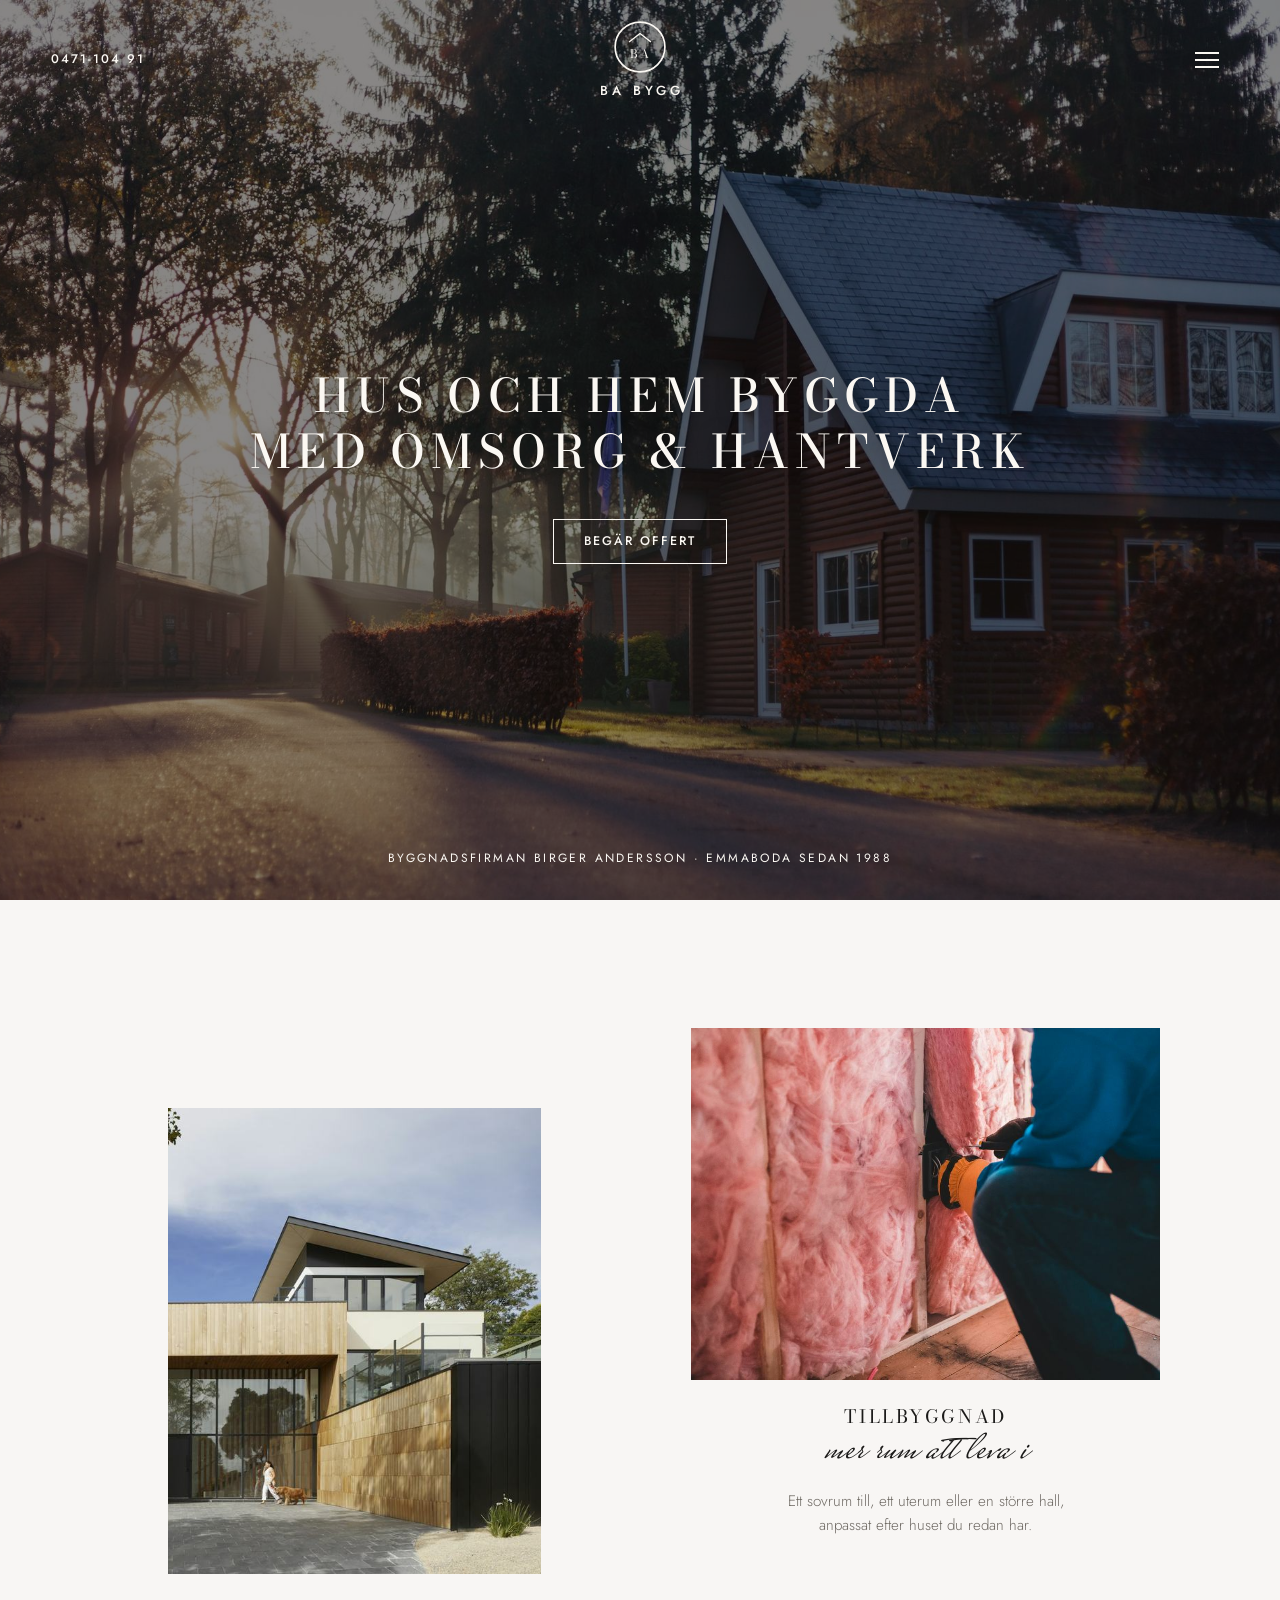
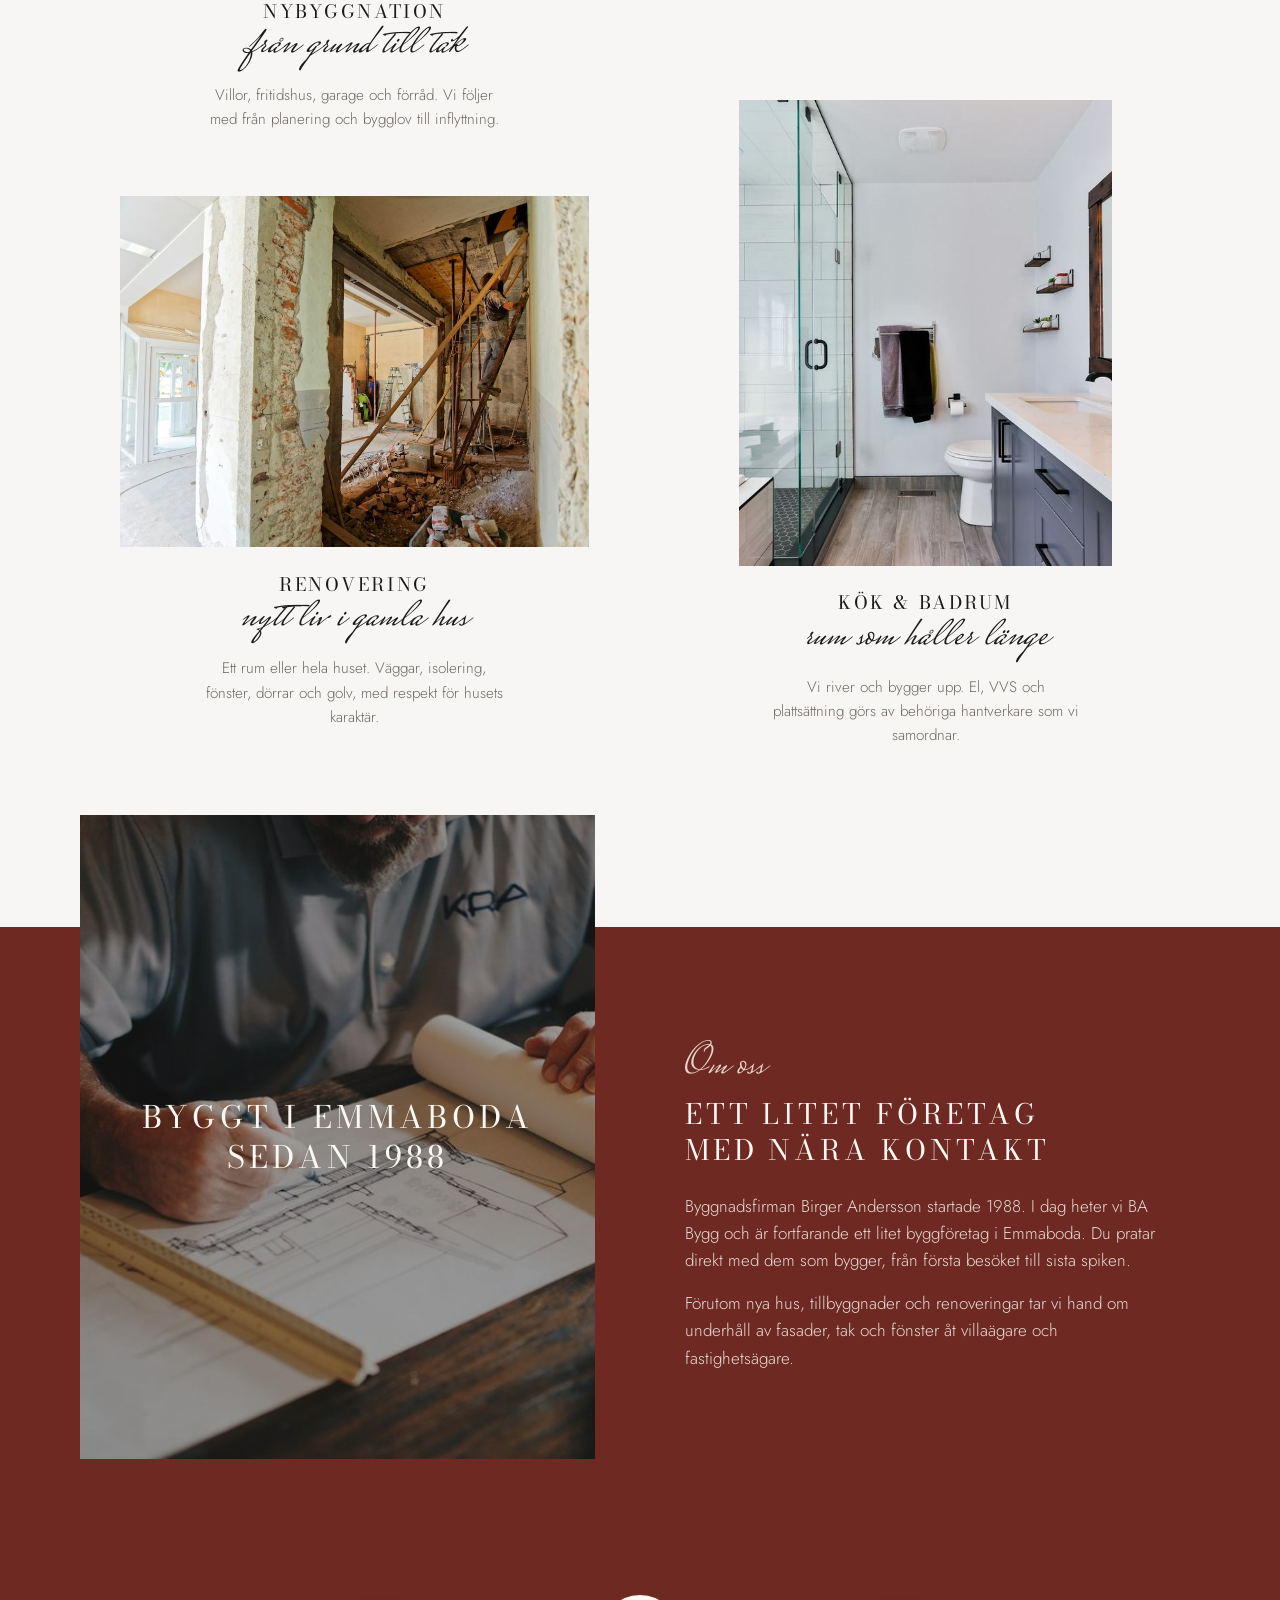
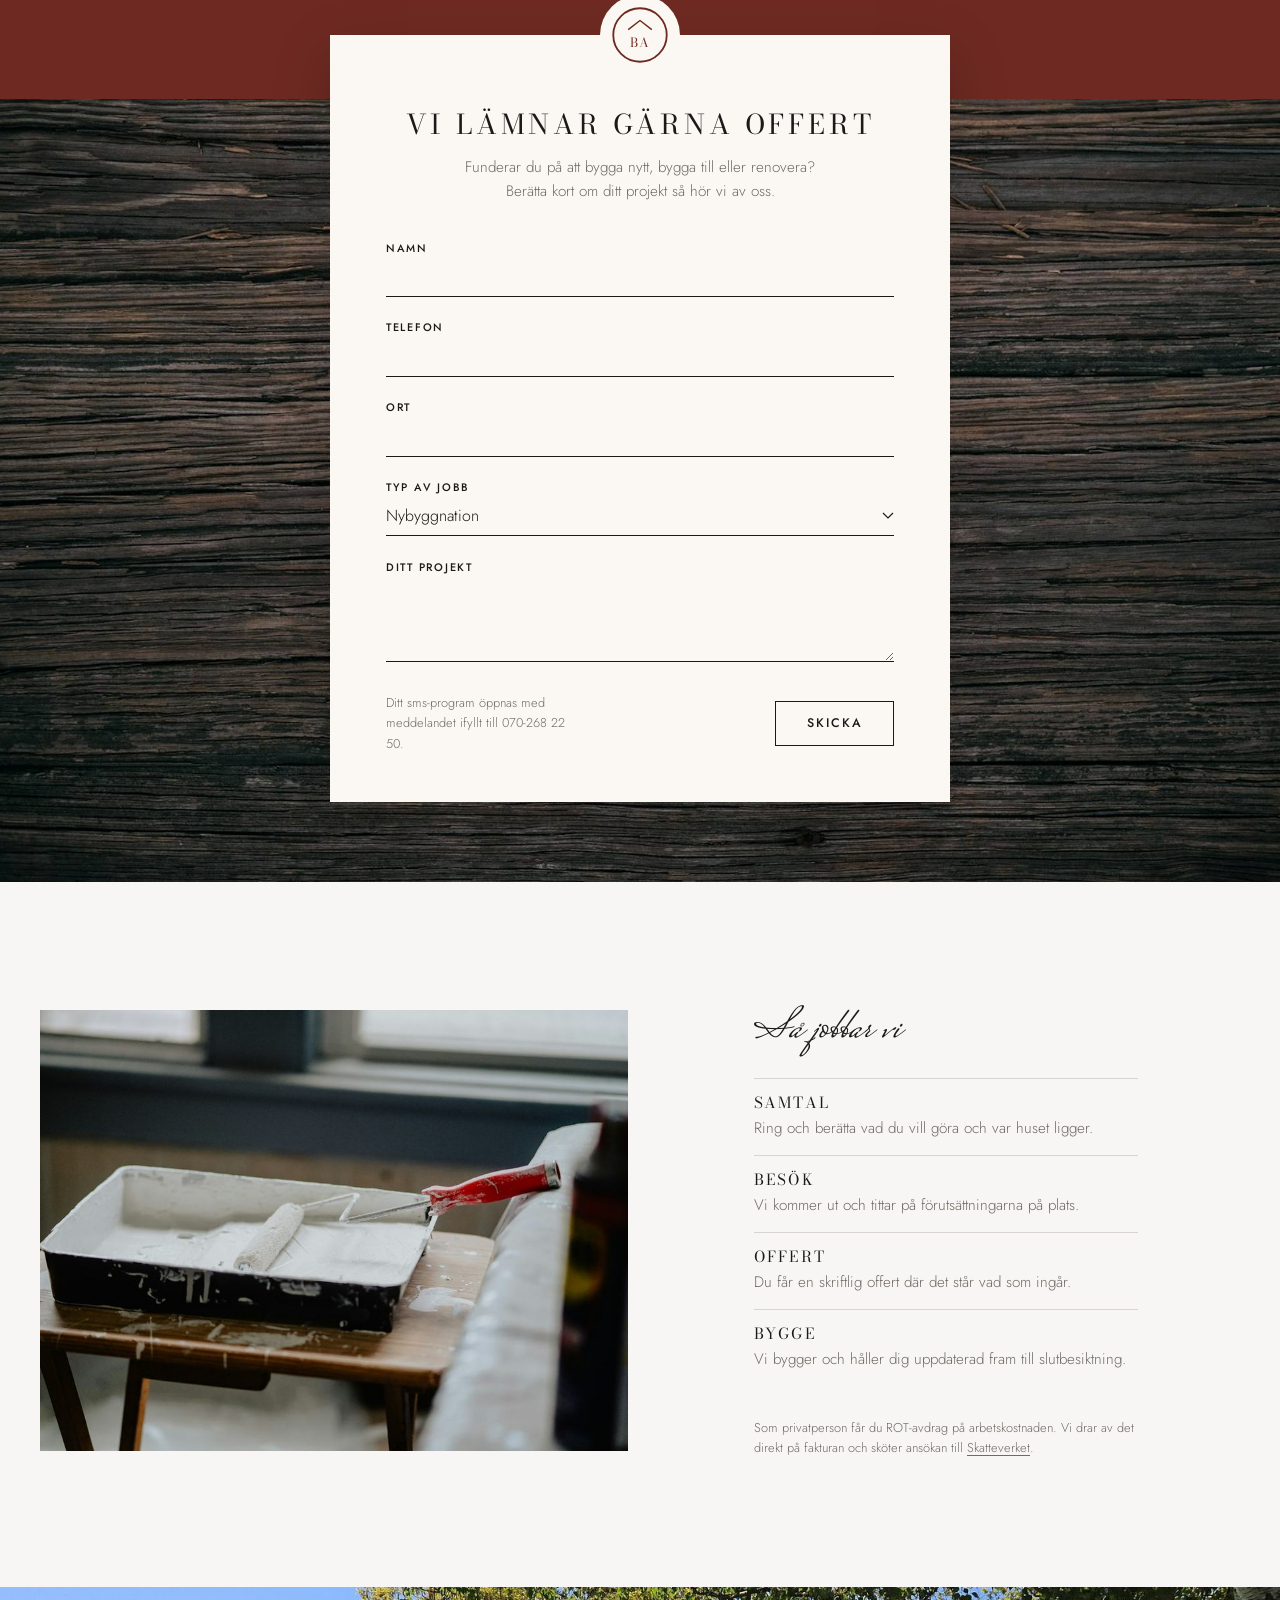
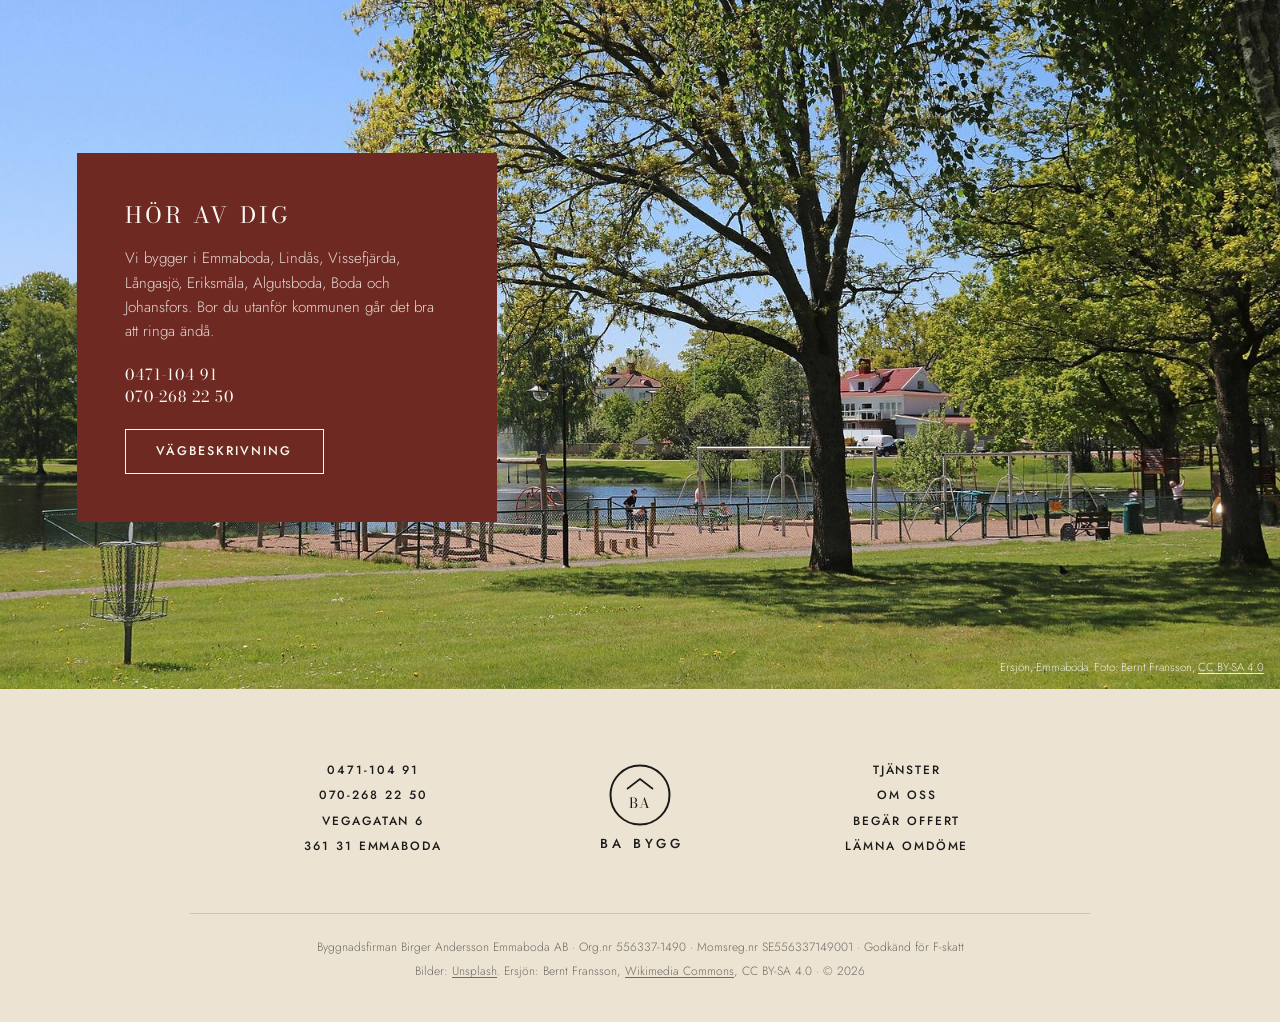
==== commit 7822d577: "Ny design i stil med Alvhem Helbild med centrerad emblemlogga och helskärmsmeny, versal Bodoni-serif" ====
--- a/index.html
+++ b/index.html
@@ -5,7 +5,7 @@
   <meta name="viewport" content="width=device-width, initial-scale=1">
   <title>BA Bygg Emmaboda – Byggnadsfirman Birger Andersson</title>
   <meta name="description" content="BA Bygg Emmaboda (Byggnadsfirman Birger Andersson Emmaboda AB). Nybyggnation, tillbyggnad, renovering, kök och badrum i Emmaboda med omnejd sedan 1988. Ring 0471-104 91.">
-  <meta name="theme-color" content="#f1efe9">
+  <meta name="theme-color" content="#6e2a22">
   <link rel="icon" href="assets/img/logo.svg" type="image/svg+xml">
 
   <meta property="og:type" content="website">
@@ -16,7 +16,7 @@
 
   <link rel="preconnect" href="https://fonts.googleapis.com">
   <link rel="preconnect" href="https://fonts.gstatic.com" crossorigin>
-  <link href="https://fonts.googleapis.com/css2?family=Familjen+Grotesk:wght@400;500;600;700&display=swap" rel="stylesheet">
+  <link href="https://fonts.googleapis.com/css2?family=Bodoni+Moda:opsz,wght@6..96,400;6..96,500&family=Jost:wght@300;400;500&family=Mrs+Saint+Delafield&display=swap" rel="stylesheet">
   <link rel="stylesheet" href="assets/css/style.css">
 
   <script type="application/ld+json">
@@ -49,205 +49,191 @@
   <a class="skip-link" href="#main">Hoppa till innehållet</a>
 
   <header class="site-header" id="top">
-    <div class="wrap header-inner">
-      <a class="wordmark" href="#top">BA Bygg<span>Emmaboda</span></a>
-
-      <button class="nav-toggle" aria-expanded="false" aria-controls="site-nav">
-        <span class="nav-toggle-label">Meny</span>
-      </button>
-
-      <nav class="site-nav" id="site-nav" aria-label="Huvudmeny">
-        <a href="#tjanster">Tjänster</a>
-        <a href="#om-oss">Om oss</a>
-        <a href="#arbetsgang">Arbetsgång</a>
-        <a href="#kontakt">Kontakt</a>
-        <a class="nav-phone" href="tel:+4647110491">0471-104 91</a>
-      </nav>
-    </div>
+    <a class="header-phone" href="tel:+4647110491">0471-104 91</a>
+
+    <a class="logo" href="#top" aria-label="BA Bygg Emmaboda – till toppen">
+      <svg class="emblem" viewBox="0 0 64 64" aria-hidden="true">
+        <circle cx="32" cy="32" r="29.5" fill="none" stroke="currentColor" stroke-width="2"/>
+        <path d="M19 26 32 16l13 10" fill="none" stroke="currentColor" stroke-width="1.6" stroke-linejoin="round"/>
+        <text x="32" y="45" text-anchor="middle" font-size="14" letter-spacing="1.5" fill="currentColor">BA</text>
+      </svg>
+      <span class="logo-text">BA Bygg</span>
+    </a>
+
+    <button class="menu-toggle" aria-expanded="false" aria-controls="menu">
+      <span class="menu-icon" aria-hidden="true"></span>
+      <span class="visually-hidden">Meny</span>
+    </button>
   </header>
+
+  <nav class="menu" id="menu" aria-label="Huvudmeny">
+    <ul>
+      <li><a href="#tjanster">Tjänster</a></li>
+      <li><a href="#om-oss">Om oss</a></li>
+      <li><a href="#offert">Begär offert</a></li>
+      <li><a href="#arbetsgang">Så jobbar vi</a></li>
+      <li><a href="#kontakt">Kontakt</a></li>
+    </ul>
+    <p class="menu-contact">
+      <a href="tel:+4647110491">0471-104 91</a><br>
+      Vegagatan 6, Emmaboda
+    </p>
+  </nav>
 
   <main id="main">
     <section class="hero">
-      <div class="wrap">
-        <h1>Vi bygger hus i&nbsp;Emmaboda. <span>Sedan 1988.</span></h1>
-        <div class="hero-meta">
-          <p>Byggnadsfirman Birger Andersson Emmaboda&nbsp;AB</p>
-          <p>Nybyggnation, tillbyggnad och renovering för privatpersoner och fastighetsägare.</p>
-          <p><a class="arrow-link" href="#kontakt">Begär offert</a></p>
+      <picture>
+        <source media="(max-width: 800px)" srcset="assets/img/hero-1200.jpg">
+        <img class="hero-img" src="assets/img/hero.jpg" alt="Trähus i skogsbryn i kvällsljus" width="2000" height="1334" fetchpriority="high">
+      </picture>
+      <div class="hero-content">
+        <h1>Hus och hem byggda<br>med omsorg &amp; hantverk</h1>
+        <a class="btn btn-light" href="#offert">Begär offert</a>
+      </div>
+      <p class="hero-foot">Byggnadsfirman Birger Andersson · Emmaboda sedan 1988</p>
+    </section>
+
+    <section class="tiles" id="tjanster" aria-label="Tjänster">
+      <article class="tile tile-1">
+        <img src="assets/img/nybyggnation.jpg" alt="Nybyggt hus med träfasad" width="1000" height="666" loading="lazy">
+        <h2 class="caps">Nybyggnation</h2>
+        <p class="script">från grund till tak</p>
+        <p>Villor, fritidshus, garage och förråd. Vi följer med från planering och bygglov till inflyttning.</p>
+      </article>
+      <article class="tile tile-2">
+        <img src="assets/img/tillbyggnad.jpg" alt="Hantverkare isolerar en regelvägg" width="1000" height="668" loading="lazy">
+        <h2 class="caps">Tillbyggnad</h2>
+        <p class="script">mer rum att leva i</p>
+        <p>Ett sovrum till, ett uterum eller en större hall, anpassat efter huset du redan har.</p>
+      </article>
+      <article class="tile tile-3">
+        <img src="assets/img/renovering.jpg" alt="Hus under ombyggnad med uppstöttat bjälklag" width="1000" height="666" loading="lazy">
+        <h2 class="caps">Renovering</h2>
+        <p class="script">nytt liv i gamla hus</p>
+        <p>Ett rum eller hela huset. Väggar, isolering, fönster, dörrar och golv, med respekt för husets karaktär.</p>
+      </article>
+      <article class="tile tile-4">
+        <img src="assets/img/badrum.jpg" alt="Nyrenoverat badrum med glasvägg" width="1000" height="666" loading="lazy">
+        <h2 class="caps">Kök &amp; badrum</h2>
+        <p class="script">rum som håller länge</p>
+        <p>Vi river och bygger upp. El, VVS och plattsättning görs av behöriga hantverkare som vi samordnar.</p>
+      </article>
+    </section>
+
+    <section class="band" id="om-oss">
+      <div class="band-inner">
+        <figure class="band-figure">
+          <img src="assets/img/planering.jpg" alt="Byggritningar som gås igenom vid ett bord" width="1200" height="675" loading="lazy">
+          <figcaption class="caps">Byggt i Emmaboda<br>sedan 1988</figcaption>
+        </figure>
+        <div class="band-text">
+          <p class="script script-light">Om oss</p>
+          <h2 class="caps">Ett litet företag<br>med nära kontakt</h2>
+          <p>Byggnadsfirman Birger Andersson startade 1988. I dag heter vi BA Bygg och är fortfarande ett litet byggföretag i Emmaboda. Du pratar direkt med dem som bygger, från första besöket till sista spiken.</p>
+          <p>Förutom nya hus, tillbyggnader och renoveringar tar vi hand om underhåll av fasader, tak och fönster åt villaägare och fastighetsägare.</p>
         </div>
       </div>
-      <figure class="hero-figure">
-        <picture>
-          <source media="(max-width: 800px)" srcset="assets/img/hero-1200.jpg">
-          <img src="assets/img/hero.jpg" alt="Trähus i skogsbryn i kvällsljus" width="2000" height="1334" fetchpriority="high">
-        </picture>
+    </section>
+
+    <section class="offer" id="offert">
+      <form class="offer-card" data-contact-form novalidate>
+        <span class="offer-badge" aria-hidden="true">
+          <svg class="emblem" viewBox="0 0 64 64">
+            <circle cx="32" cy="32" r="29.5" fill="none" stroke="currentColor" stroke-width="2"/>
+            <path d="M19 26 32 16l13 10" fill="none" stroke="currentColor" stroke-width="1.6" stroke-linejoin="round"/>
+            <text x="32" y="45" text-anchor="middle" font-size="14" letter-spacing="1.5" fill="currentColor">BA</text>
+          </svg>
+        </span>
+        <h2 class="caps">Vi lämnar gärna offert</h2>
+        <p class="offer-intro">Funderar du på att bygga nytt, bygga till eller renovera? Berätta kort om ditt projekt så hör vi av oss.</p>
+
+        <label class="field"><span>Namn</span><input name="namn" type="text" autocomplete="name" required></label>
+        <label class="field"><span>Telefon</span><input name="telefon" type="tel" autocomplete="tel" required></label>
+        <label class="field"><span>Ort</span><input name="ort" type="text" autocomplete="address-level2"></label>
+        <label class="field">
+          <span>Typ av jobb</span>
+          <select name="typ">
+            <option>Nybyggnation</option>
+            <option>Tillbyggnad</option>
+            <option>Renovering / ombyggnad</option>
+            <option>Kök eller badrum</option>
+            <option>Underhåll / reparation</option>
+            <option>Annat</option>
+          </select>
+        </label>
+        <label class="field"><span>Ditt projekt</span><textarea name="meddelande" rows="3" required></textarea></label>
+
+        <div class="offer-foot">
+          <p class="small" data-form-note>Ditt sms-program öppnas med meddelandet ifyllt till 070-268 22 50.</p>
+          <button class="btn" type="submit">Skicka</button>
+        </div>
+        <p class="small form-error" data-form-error role="alert" hidden>Fyll i namn, telefon och en kort beskrivning.</p>
+      </form>
+    </section>
+
+    <section class="process" id="arbetsgang">
+      <figure class="process-img process-img-1">
+        <img src="assets/img/underhall.jpg" alt="Målarverktyg och färgtråg" width="1000" height="666" loading="lazy">
       </figure>
-    </section>
-
-    <section class="section" id="tjanster">
-      <div class="wrap grid">
-        <h2 class="label">Tjänster</h2>
-        <div class="content">
-          <p class="intro">Vi tar hand om byggdelen från första skiss till färdigt hus. Stora projekt och små.</p>
-
-          <ol class="services">
-            <li class="service">
-              <span class="service-no">01</span>
-              <h3>Nybyggnation</h3>
-              <p>Villor, fritidshus, garage och förråd. Vi följer med från planering och bygglov till inflyttning.</p>
-              <img src="assets/img/nybyggnation.jpg" alt="" width="1000" height="666" loading="lazy">
-            </li>
-            <li class="service">
-              <span class="service-no">02</span>
-              <h3>Tillbyggnad</h3>
-              <p>Ett sovrum till, ett uterum eller en större hall, anpassat efter huset du redan har.</p>
-              <img src="assets/img/tillbyggnad.jpg" alt="" width="1000" height="668" loading="lazy">
-            </li>
-            <li class="service">
-              <span class="service-no">03</span>
-              <h3>Renovering och ombyggnad</h3>
-              <p>Ett rum eller hela huset. Väggar, isolering, fönster, dörrar och golv.</p>
-              <img src="assets/img/renovering.jpg" alt="" width="1000" height="666" loading="lazy">
-            </li>
-            <li class="service">
-              <span class="service-no">04</span>
-              <h3>Kök och badrum</h3>
-              <p>Vi river och bygger upp. El, VVS och plattsättning görs av behöriga hantverkare som vi samordnar.</p>
-              <img src="assets/img/badrum.jpg" alt="" width="1000" height="666" loading="lazy">
-            </li>
-            <li class="service">
-              <span class="service-no">05</span>
-              <h3>Underhåll</h3>
-              <p>Fasad, tak, fönster och reparationer för villaägare och fastighetsägare.</p>
-              <img src="assets/img/underhall.jpg" alt="" width="1000" height="666" loading="lazy">
-            </li>
-          </ol>
-        </div>
-      </div>
-    </section>
-
-    <section class="section" id="om-oss">
-      <div class="wrap grid">
-        <h2 class="label">Om oss</h2>
-        <div class="content">
-          <p class="statement">Byggnadsfirman Birger Andersson startade 1988. I dag heter vi BA&nbsp;Bygg och är fortfarande ett litet företag i Emmaboda. Det betyder att du pratar direkt med dem som bygger.</p>
-
-          <dl class="facts">
-            <div><dt>Grundat</dt><dd>1988</dd></div>
-            <div><dt>I branschen</dt><dd><span data-years-since="1988">38</span> år</dd></div>
-            <div><dt>Bas</dt><dd>Vegagatan 6, Emmaboda</dd></div>
-            <div><dt>F-skatt</dt><dd>Godkänd</dd></div>
-            <div><dt>ROT-avdrag</dt><dd>Dras direkt på fakturan</dd></div>
-          </dl>
-        </div>
-      </div>
-
-      <div class="wrap duo">
-        <figure class="duo-a">
-          <img src="assets/img/planering.jpg" alt="Byggritningar som gås igenom vid ett bord" width="1200" height="675" loading="lazy">
-        </figure>
-        <figure class="duo-b">
-          <picture>
-            <source media="(max-width: 800px)" srcset="assets/img/emmaboda-ersjon-900.jpg">
-            <img src="assets/img/emmaboda-ersjon.jpg" alt="Ersjön i Emmaboda en sommardag" width="1600" height="964" loading="lazy">
-          </picture>
-          <figcaption>Ersjön, Emmaboda. Foto: Bernt Fransson, <a href="https://creativecommons.org/licenses/by-sa/4.0/deed.sv" rel="noopener" target="_blank">CC BY-SA 4.0</a></figcaption>
-        </figure>
-      </div>
-    </section>
-
-    <section class="section" id="arbetsgang">
-      <div class="wrap grid">
-        <h2 class="label">Arbetsgång</h2>
-        <div class="content">
-          <ol class="steps">
-            <li><h3>Samtal</h3><p>Ring och berätta vad du vill göra och var huset ligger.</p></li>
-            <li><h3>Besök</h3><p>Vi kommer ut och tittar på förutsättningarna på plats.</p></li>
-            <li><h3>Offert</h3><p>Du får en skriftlig offert där det står vad som ingår.</p></li>
-            <li><h3>Bygge</h3><p>Vi bygger och håller dig uppdaterad fram till slutbesiktning.</p></li>
-          </ol>
-          <p class="note">ROT-avdrag: som privatperson får du skattereduktion på arbetskostnaden när du bygger om, bygger till eller underhåller ditt hem. Vi drar av det direkt på fakturan och sköter ansökan till <a href="https://www.skatteverket.se/rot" rel="noopener" target="_blank">Skatteverket</a>.</p>
-        </div>
-      </div>
-    </section>
-
-    <section class="section" id="omdomen" hidden>
-      <div class="wrap grid">
-        <h2 class="label">Omdömen</h2>
-        <div class="content reviews" data-reviews></div>
-      </div>
-    </section>
-
-    <section class="section" id="omrade">
-      <div class="wrap grid">
-        <h2 class="label">Område</h2>
-        <div class="content">
-          <p class="statement statement-small">Emmaboda, Lindås, Vissefjärda, Långasjö, Eriksmåla, Algutsboda, Boda och Johansfors.</p>
-          <p class="intro">Bor du utanför kommunen går det bra att höra av sig ändå.</p>
-        </div>
-      </div>
-    </section>
-
-    <section class="section section-contact" id="kontakt">
-      <div class="wrap grid">
-        <h2 class="label">Kontakt</h2>
-        <div class="content contact">
-          <div class="contact-info">
-            <a class="big-phone" href="tel:+4647110491">0471-104&nbsp;91</a>
-            <dl class="contact-list">
-              <div><dt>Mobil</dt><dd><a href="tel:+46702682250">070-268 22 50</a></dd></div>
-              <div><dt>Adress</dt><dd>Vegagatan 6<br>361 31 Emmaboda</dd></div>
-              <div><dt>Hitta hit</dt><dd><a class="arrow-link" href="https://www.google.com/maps/dir/?api=1&amp;destination=Vegagatan+6%2C+361+31+Emmaboda" rel="noopener" target="_blank">Vägbeskrivning</a></dd></div>
-            </dl>
-            <p class="small" data-review-cta>Har vi byggt åt dig? <a href="https://www.hitta.se/verksamhet/byggnadsfirman-birger-andersson-emmaboda-ab-csddjppq" rel="noopener" target="_blank">Lämna gärna ett omdöme på Hitta.se</a>.</p>
-          </div>
-
-          <form class="contact-form" data-contact-form novalidate>
-            <p class="form-title">Eller skicka en förfrågan</p>
-            <label class="field">
-              <span>Namn</span>
-              <input name="namn" type="text" autocomplete="name" required>
-            </label>
-            <label class="field">
-              <span>Telefon</span>
-              <input name="telefon" type="tel" autocomplete="tel" required>
-            </label>
-            <label class="field">
-              <span>Ort</span>
-              <input name="ort" type="text" autocomplete="address-level2">
-            </label>
-            <label class="field">
-              <span>Typ av jobb</span>
-              <select name="typ">
-                <option>Nybyggnation</option>
-                <option>Tillbyggnad</option>
-                <option>Renovering / ombyggnad</option>
-                <option>Kök eller badrum</option>
-                <option>Underhåll / reparation</option>
-                <option>Annat</option>
-              </select>
-            </label>
-            <label class="field">
-              <span>Vad vill du göra?</span>
-              <textarea name="meddelande" rows="4" required></textarea>
-            </label>
-            <button class="button" type="submit">Skicka</button>
-            <p class="small" data-form-note>Ditt sms-program öppnas med meddelandet ifyllt till 070-268 22 50.</p>
-            <p class="small form-error" data-form-error role="alert" hidden>Fyll i namn, telefon och vad du vill göra.</p>
-          </form>
-        </div>
+      <div class="process-text">
+        <p class="script">Så jobbar vi</p>
+        <ol class="steps">
+          <li><span class="caps">Samtal</span> Ring och berätta vad du vill göra och var huset ligger.</li>
+          <li><span class="caps">Besök</span> Vi kommer ut och tittar på förutsättningarna på plats.</li>
+          <li><span class="caps">Offert</span> Du får en skriftlig offert där det står vad som ingår.</li>
+          <li><span class="caps">Bygge</span> Vi bygger och håller dig uppdaterad fram till slutbesiktning.</li>
+        </ol>
+        <p class="small">Som privatperson får du ROT-avdrag på arbetskostnaden. Vi drar av det direkt på fakturan och sköter ansökan till <a href="https://www.skatteverket.se/rot" rel="noopener" target="_blank">Skatteverket</a>.</p>
+      </div>
+    </section>
+
+    <section class="reviews-section" id="omdomen" hidden>
+      <p class="script">Omdömen</p>
+      <h2 class="caps">Vad våra kunder säger</h2>
+      <div class="reviews" data-reviews></div>
+    </section>
+
+    <section class="area" id="kontakt">
+      <picture>
+        <source media="(max-width: 800px)" srcset="assets/img/emmaboda-ersjon-900.jpg">
+        <img class="area-bg" src="assets/img/emmaboda-ersjon.jpg" alt="Ersjön i Emmaboda en sommardag" width="1600" height="964" loading="lazy">
+      </picture>
+      <p class="area-caption">Ersjön, Emmaboda. Foto: Bernt Fransson, <a href="https://creativecommons.org/licenses/by-sa/4.0/deed.sv" rel="noopener" target="_blank">CC BY-SA 4.0</a></p>
+      <div class="area-box">
+        <h2 class="caps">Hör av dig</h2>
+        <p>Vi bygger i Emmaboda, Lindås, Vissefjärda, Långasjö, Eriksmåla, Algutsboda, Boda och Johansfors. Bor du utanför kommunen går det bra att ringa ändå.</p>
+        <p class="area-phone"><a href="tel:+4647110491">0471-104 91</a><br><a href="tel:+46702682250">070-268 22 50</a></p>
+        <a class="btn btn-light" href="https://www.google.com/maps/dir/?api=1&amp;destination=Vegagatan+6%2C+361+31+Emmaboda" rel="noopener" target="_blank">Vägbeskrivning</a>
       </div>
     </section>
   </main>
 
   <footer class="site-footer">
-    <div class="wrap">
-      <p class="footer-mark">BA Bygg</p>
-      <div class="footer-row">
-        <p>Byggnadsfirman Birger Andersson Emmaboda AB<br>Org.nr 556337-1490 · Momsreg.nr SE556337149001 · F-skatt</p>
-        <p>Vegagatan 6, 361 31 Emmaboda<br><a href="tel:+4647110491">0471-104 91</a> · <a href="tel:+46702682250">070-268 22 50</a></p>
-        <p class="credits">Bilder: <a href="https://unsplash.com/license" rel="noopener" target="_blank">Unsplash</a>. Ersjön: Bernt Fransson, <a href="https://commons.wikimedia.org/wiki/File:Emmaboda_Ersj%C3%B6n_002.jpg" rel="noopener" target="_blank">Wikimedia Commons</a>, CC BY-SA 4.0<br>© <span data-year>2026</span></p>
-      </div>
+    <div class="footer-grid">
+      <ul class="footer-links">
+        <li><a href="tel:+4647110491">0471-104 91</a></li>
+        <li><a href="tel:+46702682250">070-268 22 50</a></li>
+        <li>Vegagatan 6</li>
+        <li>361 31 Emmaboda</li>
+      </ul>
+      <a class="logo logo-footer" href="#top" aria-label="Till toppen">
+        <svg class="emblem" viewBox="0 0 64 64" aria-hidden="true">
+          <circle cx="32" cy="32" r="29.5" fill="none" stroke="currentColor" stroke-width="2"/>
+          <path d="M19 26 32 16l13 10" fill="none" stroke="currentColor" stroke-width="1.6" stroke-linejoin="round"/>
+          <text x="32" y="45" text-anchor="middle" font-size="14" letter-spacing="1.5" fill="currentColor">BA</text>
+        </svg>
+        <span class="logo-text">BA Bygg</span>
+      </a>
+      <ul class="footer-links">
+        <li><a href="#tjanster">Tjänster</a></li>
+        <li><a href="#om-oss">Om oss</a></li>
+        <li><a href="#offert">Begär offert</a></li>
+        <li><a href="https://www.hitta.se/verksamhet/byggnadsfirman-birger-andersson-emmaboda-ab-csddjppq" rel="noopener" target="_blank">Lämna omdöme</a></li>
+      </ul>
+    </div>
+    <div class="footer-legal">
+      <p>Byggnadsfirman Birger Andersson Emmaboda AB · Org.nr 556337-1490 · Momsreg.nr SE556337149001 · Godkänd för F-skatt</p>
+      <p>Bilder: <a href="https://unsplash.com/license" rel="noopener" target="_blank">Unsplash</a>. Ersjön: Bernt Fransson, <a href="https://commons.wikimedia.org/wiki/File:Emmaboda_Ersj%C3%B6n_002.jpg" rel="noopener" target="_blank">Wikimedia Commons</a>, CC BY-SA 4.0 · © <span data-year>2026</span></p>
     </div>
   </footer>
 
--- a/assets/css/style.css
+++ b/assets/css/style.css
@@ -1,16 +1,17 @@
 /* BA Bygg Emmaboda */
 
 :root {
-  --bg: #f1efe9;
-  --ink: #151515;
-  --muted: #6b6861;
-  --rule: #cdc8bd;
-  --accent: #9b2d1f;
-
-  --font: "Familjen Grotesk", "Helvetica Neue", Arial, sans-serif;
-  --wrap: 1440px;
-  --pad: clamp(16px, 3vw, 40px);
-  --header-h: 64px;
+  --bg: #f8f6f4;
+  --ink: #1b1a19;
+  --muted: #6f6a64;
+  --red: #6e2a22;
+  --red-light: #e8d3c6;
+  --sand: #ece3d3;
+  --cream: #fbf8f3;
+
+  --serif: "Bodoni Moda", Didot, "Bodoni 72", Georgia, serif;
+  --sans: "Jost", "Futura", "Century Gothic", sans-serif;
+  --script: "Mrs Saint Delafield", "Brush Script MT", cursive;
 }
 
 *,
@@ -21,7 +22,6 @@
 
 html {
   scroll-behavior: smooth;
-  scroll-padding-top: var(--header-h);
   -webkit-text-size-adjust: 100%;
 }
 
@@ -29,10 +29,15 @@
   margin: 0;
   background: var(--bg);
   color: var(--ink);
-  font-family: var(--font);
+  font-family: var(--sans);
   font-size: 17px;
-  line-height: 1.5;
+  font-weight: 300;
+  line-height: 1.6;
   -webkit-font-smoothing: antialiased;
+}
+
+body.menu-open {
+  overflow: hidden;
 }
 
 img {
@@ -43,46 +48,44 @@
 
 a {
   color: inherit;
+  text-underline-offset: 0.2em;
   text-decoration-thickness: 1px;
-  text-underline-offset: 0.2em;
-}
-
-a:hover {
-  color: var(--accent);
 }
 
 :focus-visible {
-  outline: 2px solid var(--accent);
-  outline-offset: 3px;
+  outline: 1px solid currentColor;
+  outline-offset: 4px;
 }
 
 h1,
 h2,
-h3,
 p,
 figure,
-dl,
-dd,
-ol {
+ol,
+ul {
   margin: 0;
 }
 
-ol {
+ol,
+ul {
   padding: 0;
   list-style: none;
 }
 
-.wrap {
-  max-width: var(--wrap);
-  margin: 0 auto;
-  padding: 0 var(--pad);
+.visually-hidden {
+  position: absolute;
+  width: 1px;
+  height: 1px;
+  overflow: hidden;
+  clip: rect(0 0 0 0);
+  white-space: nowrap;
 }
 
 .skip-link {
   position: absolute;
   left: 12px;
   top: -60px;
-  z-index: 100;
+  z-index: 200;
   padding: 8px 14px;
   background: var(--ink);
   color: var(--bg);
@@ -92,445 +95,508 @@
   top: 12px;
 }
 
+.caps {
+  font-family: var(--serif);
+  font-weight: 400;
+  font-optical-sizing: none;
+  font-variation-settings: "opsz" 11;
+  text-transform: uppercase;
+  letter-spacing: 0.14em;
+  line-height: 1.3;
+}
+
+.script {
+  font-family: var(--script);
+  font-size: clamp(2.2rem, 3.4vw, 2.9rem);
+  font-weight: 400;
+  line-height: 1;
+}
+
 .small {
-  font-size: 0.85rem;
+  font-size: 0.8rem;
   color: var(--muted);
 }
 
-.arrow-link {
+.emblem text {
+  font-family: var(--serif);
+}
+
+/* Knappar */
+
+.btn {
+  display: inline-block;
+  padding: 0.95rem 1.9rem;
+  border: 1.5px solid var(--ink);
+  background: transparent;
+  color: var(--ink);
+  font: 500 0.78rem/1 var(--sans);
+  letter-spacing: 0.16em;
+  text-transform: uppercase;
   text-decoration: none;
-  border-bottom: 1px solid currentColor;
-}
-
-.arrow-link::after {
-  content: " →";
+  cursor: pointer;
+  transition: background-color 0.25s, color 0.25s;
+}
+
+.btn:hover {
+  background: var(--ink);
+  color: var(--bg);
+}
+
+.btn-light {
+  border-color: var(--cream);
+  color: var(--cream);
+}
+
+.btn-light:hover {
+  background: var(--cream);
+  color: var(--ink);
 }
 
 /* Header */
 
 .site-header {
-  position: sticky;
-  top: 0;
-  z-index: 50;
+  position: fixed;
+  inset: 0 0 auto;
+  z-index: 100;
+  display: grid;
+  grid-template-columns: 1fr auto 1fr;
+  align-items: center;
+  padding: 1.25rem clamp(16px, 4vw, 56px);
+  color: var(--cream);
+  transition: background-color 0.3s, color 0.3s, padding 0.3s;
+}
+
+.site-header.is-solid {
+  padding-top: 0.6rem;
+  padding-bottom: 0.6rem;
   background: var(--bg);
-  border-bottom: 1px solid transparent;
-  transition: border-color 0.2s;
-}
-
-.site-header.is-scrolled {
-  border-bottom-color: var(--rule);
-}
-
-.header-inner {
+  color: var(--ink);
+  box-shadow: 0 1px 0 rgba(27, 26, 25, 0.08);
+}
+
+.header-phone {
+  justify-self: start;
+  font-size: 0.78rem;
+  font-weight: 500;
+  letter-spacing: 0.16em;
+  text-decoration: none;
+}
+
+.logo {
   display: flex;
+  flex-direction: column;
   align-items: center;
-  justify-content: space-between;
-  height: var(--header-h);
-}
-
-.wordmark {
-  font-size: 1.15rem;
-  font-weight: 700;
-  letter-spacing: -0.02em;
+  gap: 0.35rem;
+  color: inherit;
   text-decoration: none;
 }
 
-.wordmark span {
-  margin-left: 0.4em;
-  font-weight: 400;
-  color: var(--muted);
-}
-
-.site-nav {
-  display: flex;
-  align-items: center;
-  gap: 2rem;
-  font-size: 0.95rem;
-}
-
-.site-nav a {
-  text-decoration: none;
-}
-
-.nav-phone {
-  font-weight: 600;
-}
-
-.nav-toggle {
+.logo .emblem {
+  width: 54px;
+  height: 54px;
+  transition: width 0.3s, height 0.3s;
+}
+
+.site-header.is-solid .logo .emblem {
+  width: 38px;
+  height: 38px;
+}
+
+.logo-text {
+  font-size: 0.82rem;
+  font-weight: 500;
+  letter-spacing: 0.3em;
+  text-transform: uppercase;
+  padding-left: 0.3em;
+}
+
+.site-header.is-solid .logo-text {
   display: none;
-  padding: 0.4rem 0;
+}
+
+.menu-toggle {
+  justify-self: end;
+  position: relative;
+  z-index: 120;
+  width: 44px;
+  height: 44px;
+  padding: 0;
   border: 0;
   background: none;
-  color: var(--ink);
-  font: 500 0.95rem var(--font);
+  color: inherit;
   cursor: pointer;
 }
 
+.menu-icon,
+.menu-icon::before,
+.menu-icon::after {
+  position: absolute;
+  left: 10px;
+  width: 24px;
+  height: 1.5px;
+  background: currentColor;
+  transition: transform 0.25s, background-color 0.25s;
+}
+
+.menu-icon {
+  top: 21px;
+}
+
+.menu-icon::before,
+.menu-icon::after {
+  content: "";
+  left: 0;
+}
+
+.menu-icon::before {
+  top: -7px;
+}
+
+.menu-icon::after {
+  top: 7px;
+}
+
+body.menu-open .site-header {
+  background: transparent;
+  color: var(--cream);
+  box-shadow: none;
+}
+
+body.menu-open .menu-icon {
+  background: transparent;
+}
+
+body.menu-open .menu-icon::before {
+  transform: translateY(7px) rotate(45deg);
+}
+
+body.menu-open .menu-icon::after {
+  transform: translateY(-7px) rotate(-45deg);
+}
+
+/* Meny */
+
+.menu {
+  position: fixed;
+  inset: 0;
+  z-index: 90;
+  display: flex;
+  flex-direction: column;
+  align-items: center;
+  justify-content: center;
+  gap: 3rem;
+  background: var(--red);
+  color: var(--cream);
+  text-align: center;
+  visibility: hidden;
+  opacity: 0;
+  transition: opacity 0.3s, visibility 0.3s;
+}
+
+.menu.is-open {
+  visibility: visible;
+  opacity: 1;
+}
+
+.menu ul {
+  display: flex;
+  flex-direction: column;
+  gap: 1.1rem;
+}
+
+.menu ul a {
+  font-family: var(--serif);
+  font-variation-settings: "opsz" 11;
+  font-size: clamp(1.5rem, 3.5vw, 2.4rem);
+  letter-spacing: 0.14em;
+  text-transform: uppercase;
+  text-decoration: none;
+}
+
+.menu ul a:hover {
+  color: var(--red-light);
+}
+
+.menu-contact {
+  font-size: 0.8rem;
+  font-weight: 400;
+  letter-spacing: 0.16em;
+  text-transform: uppercase;
+  color: var(--red-light);
+}
+
+.menu-contact a {
+  text-decoration: none;
+}
+
 /* Hero */
 
 .hero {
-  padding-top: clamp(3rem, 8vw, 7rem);
+  position: relative;
+  display: grid;
+  place-items: center;
+  min-height: max(100vh, 560px);
+  padding: 8rem 1.5rem 6rem;
+  overflow: hidden;
+  color: var(--cream);
+  text-align: center;
+}
+
+.hero picture,
+.hero-img {
+  position: absolute;
+  inset: 0;
+  width: 100%;
+  height: 100%;
+}
+
+.hero-img {
+  object-fit: cover;
+  object-position: 60% 55%;
+}
+
+.hero::after {
+  content: "";
+  position: absolute;
+  inset: 0;
+  background: rgba(20, 16, 14, 0.5);
+}
+
+.hero-content {
+  position: relative;
+  z-index: 1;
 }
 
 .hero h1 {
-  max-width: 14ch;
-  font-size: clamp(3rem, 8.6vw, 9rem);
-  font-weight: 600;
-  line-height: 0.92;
-  letter-spacing: -0.045em;
-}
-
-.hero h1 span {
-  color: var(--muted);
-}
-
-.hero-meta {
-  display: grid;
-  grid-template-columns: repeat(12, 1fr);
-  gap: 1rem 24px;
-  margin-top: clamp(2.5rem, 6vw, 5rem);
-  padding-top: 1rem;
-  border-top: 1px solid var(--ink);
-  font-size: 0.95rem;
-}
-
-.hero-meta p:nth-child(1) {
-  grid-column: 1 / 4;
-}
-
-.hero-meta p:nth-child(2) {
-  grid-column: 4 / 9;
-  max-width: 30ch;
-}
-
-.hero-meta p:nth-child(3) {
-  grid-column: 9 / 13;
-  justify-self: end;
-  font-weight: 600;
-}
-
-.hero-figure {
-  margin-top: clamp(2rem, 4vw, 3rem);
-}
-
-.hero-figure img {
-  width: 100%;
-  height: clamp(320px, 72vh, 820px);
-  object-fit: cover;
-  object-position: 50% 60%;
-}
-
-/* Sektioner */
-
-.section {
-  padding: clamp(4rem, 10vw, 9rem) 0 0;
-}
-
-.grid {
-  display: grid;
-  grid-template-columns: repeat(12, 1fr);
-  gap: 0 24px;
-  padding-top: 1rem;
-  border-top: 1px solid var(--ink);
-}
-
-.label {
-  grid-column: 1 / 4;
-  font-size: 0.95rem;
+  margin-bottom: 2.5rem;
+  font-family: var(--serif);
+  font-size: clamp(1.7rem, 3.6vw, 3.1rem);
   font-weight: 500;
-}
-
-.content {
-  grid-column: 4 / 13;
-}
-
-.intro {
-  max-width: 34ch;
-  font-size: clamp(1.15rem, 1.6vw, 1.35rem);
-  line-height: 1.35;
-  color: var(--muted);
-}
-
-.statement {
-  max-width: 26ch;
-  font-size: clamp(1.75rem, 3.4vw, 3.2rem);
-  font-weight: 500;
-  line-height: 1.1;
-  letter-spacing: -0.025em;
-}
-
-.statement-small {
-  max-width: 30ch;
-  margin-bottom: 1.25rem;
+  font-optical-sizing: none;
+  font-variation-settings: "opsz" 11;
+  text-shadow: 0 1px 18px rgba(0, 0, 0, 0.35);
+  line-height: 1.2;
+  letter-spacing: 0.13em;
+  text-transform: uppercase;
+}
+
+.hero-foot {
+  position: absolute;
+  z-index: 1;
+  bottom: 2rem;
+  left: 0;
+  right: 0;
+  font-size: 0.75rem;
+  font-weight: 400;
+  letter-spacing: 0.2em;
+  text-transform: uppercase;
 }
 
 /* Tjänster */
 
-.services {
-  margin-top: clamp(2.5rem, 5vw, 4rem);
-  border-bottom: 1px solid var(--rule);
-}
-
-.service {
-  display: grid;
-  grid-template-columns: 3.5rem minmax(0, 1fr) minmax(0, 1fr) 168px;
-  gap: 24px;
-  align-items: start;
-  padding: 1.5rem 0;
-  border-top: 1px solid var(--rule);
-}
-
-.service-no {
-  padding-top: 0.45rem;
-  font-size: 0.85rem;
-  color: var(--muted);
-  font-variant-numeric: tabular-nums;
-}
-
-.service h3 {
-  font-size: clamp(1.5rem, 2.4vw, 2.25rem);
-  font-weight: 500;
-  line-height: 1.1;
-  letter-spacing: -0.025em;
-  transition: color 0.2s;
-}
-
-.service p {
-  max-width: 36ch;
-  padding-top: 0.35rem;
-  color: var(--muted);
-}
-
-.service img {
-  width: 168px;
-  aspect-ratio: 4 / 3;
-  object-fit: cover;
-  filter: grayscale(1);
-  transition: filter 0.3s;
-}
-
-.service:hover h3 {
-  color: var(--accent);
-}
-
-.service:hover img {
-  filter: none;
-}
-
-/* Om oss */
-
-.facts {
+.tiles {
   display: grid;
   grid-template-columns: 1fr 1fr;
-  gap: 0 24px;
-  margin-top: clamp(2.5rem, 5vw, 4rem);
-}
-
-.facts div {
-  display: flex;
-  justify-content: space-between;
-  gap: 1rem;
-  padding: 0.8rem 0;
-  border-top: 1px solid var(--rule);
-}
-
-.facts dt {
+  gap: 4rem clamp(2rem, 8vw, 8rem);
+  max-width: 1120px;
+  margin: 0 auto;
+  padding: clamp(5rem, 10vw, 9rem) clamp(16px, 4vw, 40px) 0;
+  text-align: center;
+}
+
+.tile img {
+  width: 100%;
+  object-fit: cover;
+}
+
+.tile-1 {
+  padding: 5rem 3rem 0;
+}
+
+.tile-1 img {
+  aspect-ratio: 4 / 5;
+}
+
+.tile-2 img {
+  aspect-ratio: 4 / 3;
+}
+
+.tile-3 img {
+  aspect-ratio: 4 / 3;
+}
+
+.tile-4 {
+  padding: 0 3rem;
+  margin-top: -6rem;
+}
+
+.tile-4 img {
+  aspect-ratio: 4 / 5;
+}
+
+.tile h2 {
+  margin-top: 1.6rem;
+  font-size: 1.15rem;
+}
+
+.tile .script {
+  margin: 0.1rem 0 0.9rem;
+}
+
+.tile p:last-child {
+  max-width: 34ch;
+  margin: 0 auto;
   color: var(--muted);
-}
-
-.facts dd {
-  text-align: right;
-  font-weight: 500;
-}
-
-.duo {
+  font-size: 0.95rem;
+}
+
+/* Om oss – vinröd platta */
+
+.band {
+  margin-top: clamp(7rem, 14vw, 12rem);
+  background: var(--red);
+  color: var(--cream);
+}
+
+.band-inner {
   display: grid;
-  grid-template-columns: repeat(12, 1fr);
-  gap: 24px;
-  margin-top: clamp(4rem, 8vw, 7rem);
-}
-
-.duo-a {
-  grid-column: 1 / 6;
-}
-
-.duo-a img {
+  grid-template-columns: 1fr 1fr;
+  gap: clamp(2rem, 7vw, 7rem);
+  align-items: center;
+  max-width: 1200px;
+  margin: 0 auto;
+  padding: 0 clamp(16px, 4vw, 40px) clamp(4rem, 8vw, 6rem);
+}
+
+.band-figure {
+  position: relative;
+  margin-top: -7rem;
+}
+
+.band-figure img {
   width: 100%;
   aspect-ratio: 4 / 5;
   object-fit: cover;
-}
-
-.duo-b {
-  grid-column: 7 / 13;
-  align-self: end;
-}
-
-.duo-b img {
-  width: 100%;
-  aspect-ratio: 3 / 2;
-  object-fit: cover;
-}
-
-.duo figcaption {
-  margin-top: 0.6rem;
-  font-size: 0.8rem;
+  object-position: 40% 50%;
+}
+
+.band-figure::after {
+  content: "";
+  position: absolute;
+  inset: 0;
+  background: rgba(20, 16, 14, 0.38);
+}
+
+.band-figure figcaption {
+  position: absolute;
+  z-index: 1;
+  inset: 0;
+  display: grid;
+  place-items: center;
+  padding: 2rem;
+  color: var(--cream);
+  font-size: clamp(1.3rem, 2.4vw, 2rem);
+  text-align: center;
+}
+
+.band-text {
+  max-width: 30rem;
+  padding-top: 3rem;
+}
+
+.band-text .script {
+  color: var(--red-light);
+}
+
+.band-text h2 {
+  margin: 0.4rem 0 1.5rem;
+  font-size: clamp(1.3rem, 2.2vw, 1.75rem);
+}
+
+.band-text p:not(.script) {
+  margin-bottom: 1rem;
+  color: rgba(251, 248, 243, 0.85);
+}
+
+/* Offert */
+
+.offer {
+  padding: 5rem clamp(16px, 4vw, 40px);
+  background:
+    linear-gradient(var(--red) 0 9rem, transparent 9rem),
+    url("../img/tra.jpg") center / cover no-repeat;
+}
+
+.offer-card {
+  position: relative;
+  max-width: 620px;
+  margin: 0 auto;
+  padding: 4.5rem clamp(1.5rem, 5vw, 3.5rem) 3rem;
+  background: var(--cream);
+  box-shadow: 0 20px 50px rgba(20, 16, 14, 0.25);
+}
+
+.offer-badge {
+  position: absolute;
+  top: -40px;
+  left: 50%;
+  display: grid;
+  place-items: center;
+  width: 80px;
+  height: 80px;
+  margin-left: -40px;
+  border-radius: 50%;
+  background: var(--cream);
+  color: var(--red);
+}
+
+.offer-badge .emblem {
+  width: 58px;
+  height: 58px;
+}
+
+.offer-card h2 {
+  font-size: clamp(1.25rem, 2.4vw, 1.7rem);
+  text-align: center;
+}
+
+.offer-intro {
+  max-width: 40ch;
+  margin: 0.8rem auto 2.25rem;
   color: var(--muted);
-}
-
-/* Arbetsgång */
-
-.steps {
-  display: grid;
-  grid-template-columns: repeat(4, 1fr);
-  gap: 24px;
-  counter-reset: step;
-}
-
-.steps li {
-  counter-increment: step;
-}
-
-.steps h3 {
-  margin-bottom: 0.5rem;
-  font-size: 1.35rem;
+  font-size: 0.95rem;
+  text-align: center;
+}
+
+.field {
+  display: block;
+  margin-bottom: 1.4rem;
+}
+
+.field span {
+  display: block;
+  font-size: 0.68rem;
   font-weight: 500;
-  letter-spacing: -0.015em;
-}
-
-.steps h3::before {
-  content: counter(step) ". ";
-  color: var(--muted);
-}
-
-.steps p {
-  color: var(--muted);
-}
-
-.note {
-  max-width: 60ch;
-  margin-top: clamp(2.5rem, 5vw, 4rem);
-  padding-top: 1rem;
-  border-top: 1px solid var(--rule);
-  font-size: 0.9rem;
-  color: var(--muted);
-}
-
-/* Omdömen */
-
-.reviews {
-  display: grid;
-  grid-template-columns: 1fr 1fr;
-  gap: 3rem 24px;
-}
-
-.review blockquote {
-  margin: 0 0 1rem;
-  font-size: clamp(1.25rem, 2vw, 1.6rem);
-  font-weight: 500;
-  line-height: 1.25;
-  letter-spacing: -0.015em;
-}
-
-.review figcaption {
-  font-size: 0.9rem;
-  color: var(--muted);
-}
-
-.review figcaption strong {
-  color: var(--ink);
-  font-weight: 600;
-}
-
-.review-stars {
-  margin-bottom: 0.75rem;
-  font-size: 0.9rem;
-  letter-spacing: 0.15em;
-}
-
-.review-source {
-  display: block;
-}
-
-/* Kontakt */
-
-.section-contact {
-  padding-bottom: clamp(4rem, 10vw, 9rem);
-}
-
-.contact {
-  display: grid;
-  grid-template-columns: 1fr minmax(280px, 0.8fr);
-  gap: 3rem 48px;
-}
-
-.big-phone {
-  display: inline-block;
-  font-size: clamp(2.75rem, 7vw, 7rem);
-  font-weight: 600;
-  line-height: 0.95;
-  letter-spacing: -0.045em;
-  text-decoration: none;
-  white-space: nowrap;
-}
-
-.contact-list {
-  margin: clamp(2rem, 4vw, 3rem) 0 2rem;
-  max-width: 28rem;
-}
-
-.contact-list div {
-  display: grid;
-  grid-template-columns: 7rem 1fr;
-  gap: 1rem;
-  padding: 0.8rem 0;
-  border-top: 1px solid var(--rule);
-}
-
-.contact-list dt {
-  color: var(--muted);
-}
-
-.contact-list dd a {
-  text-decoration: none;
-}
-
-.contact-form {
-  display: flex;
-  flex-direction: column;
-  gap: 1.25rem;
-}
-
-.form-title {
-  font-weight: 600;
-}
-
-.field {
-  display: flex;
-  flex-direction: column;
-  gap: 0.2rem;
-}
-
-.field span {
-  font-size: 0.85rem;
-  color: var(--muted);
+  letter-spacing: 0.16em;
+  text-transform: uppercase;
 }
 
 .field input,
 .field select,
 .field textarea {
   width: 100%;
-  padding: 0.45rem 0;
+  padding: 0.5rem 0;
   border: 0;
   border-bottom: 1px solid var(--ink);
   border-radius: 0;
   background: transparent;
   color: var(--ink);
-  font: inherit;
+  font: 300 1rem var(--sans);
   appearance: none;
 }
 
 .field select {
-  background: url("data:image/svg+xml,%3Csvg xmlns='http://www.w3.org/2000/svg' width='12' height='8'%3E%3Cpath d='M1 1l5 5 5-5' fill='none' stroke='%23151515' stroke-width='1.5'/%3E%3C/svg%3E") right center no-repeat;
+  background: url("data:image/svg+xml,%3Csvg xmlns='http://www.w3.org/2000/svg' width='12' height='8'%3E%3Cpath d='M1 1l5 5 5-5' fill='none' stroke='%231b1a19' stroke-width='1.2'/%3E%3C/svg%3E") right center no-repeat;
 }
 
 .field textarea {
@@ -541,167 +607,335 @@
 .field select:focus,
 .field textarea:focus {
   outline: none;
-  border-bottom-color: var(--accent);
-  box-shadow: 0 1px 0 var(--accent);
-}
-
-.button {
-  align-self: flex-start;
-  padding: 0.9rem 2.25rem;
-  border: 0;
-  background: var(--ink);
-  color: var(--bg);
-  font: 600 1rem var(--font);
-  cursor: pointer;
-  transition: background-color 0.2s;
-}
-
-.button:hover {
-  background: var(--accent);
+  border-bottom-color: var(--red);
+  box-shadow: 0 1px 0 var(--red);
+}
+
+.offer-foot {
+  display: flex;
+  align-items: center;
+  justify-content: space-between;
+  gap: 1.5rem;
+  margin-top: 0.5rem;
+}
+
+.offer-foot .small {
+  max-width: 28ch;
 }
 
 .form-error {
-  color: var(--accent);
+  margin-top: 1rem;
+  color: var(--red);
+}
+
+/* Så jobbar vi */
+
+.process {
+  display: grid;
+  grid-template-columns: repeat(12, 1fr);
+  gap: 1.5rem;
+  max-width: 1280px;
+  margin: 0 auto;
+  padding: clamp(5rem, 10vw, 9rem) clamp(16px, 4vw, 40px);
+}
+
+.process-img-1 {
+  grid-column: 1 / 7;
+  grid-row: 1;
+}
+
+.process-img-1 img {
+  width: 100%;
+  aspect-ratio: 4 / 3;
+  object-fit: cover;
+}
+
+.process-text {
+  grid-column: 8 / 12;
+  grid-row: 1;
+  align-self: center;
+}
+
+.process-text .script {
+  margin-bottom: 1.5rem;
+}
+
+.steps {
+  margin-bottom: 2rem;
+}
+
+.steps li {
+  padding: 0.9rem 0;
+  border-top: 1px solid rgba(27, 26, 25, 0.15);
+  color: var(--muted);
+  font-size: 0.95rem;
+}
+
+.steps .caps {
+  display: block;
+  margin-bottom: 0.2rem;
+  color: var(--ink);
+  font-size: 0.95rem;
+}
+
+/* Omdömen */
+
+.reviews-section {
+  max-width: 1120px;
+  margin: 0 auto;
+  padding: 0 clamp(16px, 4vw, 40px) clamp(5rem, 10vw, 8rem);
+  text-align: center;
+}
+
+.reviews-section h2 {
+  margin: 0.4rem 0 3rem;
+  font-size: 1.4rem;
+}
+
+.reviews {
+  display: grid;
+  grid-template-columns: repeat(auto-fit, minmax(280px, 1fr));
+  gap: 3rem;
+}
+
+.review {
+  margin: 0;
+}
+
+.review blockquote {
+  margin: 0 0 1rem;
+  font-family: var(--serif);
+  font-size: 1.15rem;
+  font-style: italic;
+  line-height: 1.5;
+}
+
+.review figcaption {
+  font-size: 0.75rem;
+  letter-spacing: 0.14em;
+  text-transform: uppercase;
+  color: var(--muted);
+}
+
+.review figcaption strong {
+  color: var(--ink);
+  font-weight: 500;
+}
+
+.review-stars {
+  margin-bottom: 0.75rem;
+  color: var(--red);
+  letter-spacing: 0.2em;
+}
+
+.review-source {
+  display: block;
+}
+
+/* Kontakt */
+
+.area {
+  position: relative;
+  display: flex;
+  align-items: center;
+  min-height: 78vh;
+  padding: 5rem clamp(16px, 6vw, 96px);
+  overflow: hidden;
+}
+
+.area-bg {
+  position: absolute;
+  inset: 0;
+  width: 100%;
+  height: 100%;
+  object-fit: cover;
+}
+
+.area-box {
+  position: relative;
+  max-width: 420px;
+  padding: clamp(2rem, 4vw, 3rem);
+  background: var(--red);
+  color: var(--cream);
+}
+
+.area-box h2 {
+  margin-bottom: 1rem;
+  font-size: 1.4rem;
+}
+
+.area-box p {
+  margin-bottom: 1.25rem;
+  color: rgba(251, 248, 243, 0.85);
+  font-size: 0.95rem;
+}
+
+.area-phone {
+  font-family: var(--serif);
+  font-size: 1.35rem;
+  letter-spacing: 0.06em;
+  line-height: 1.5;
+}
+
+.area-phone a {
+  color: var(--cream);
+  text-decoration: none;
+}
+
+.area-caption {
+  position: absolute;
+  right: 1rem;
+  bottom: 0.75rem;
+  color: rgba(255, 255, 255, 0.85);
+  font-size: 0.72rem;
+}
+
+.area-caption a {
+  color: inherit;
 }
 
 /* Footer */
 
 .site-footer {
-  padding: clamp(3rem, 6vw, 5rem) 0 2rem;
-  background: var(--ink);
-  color: #b9b5ad;
-  font-size: 0.85rem;
-}
-
-.site-footer a:hover {
-  color: var(--bg);
-}
-
-.footer-mark {
-  color: var(--bg);
-  font-size: clamp(5rem, 21vw, 19rem);
-  font-weight: 700;
-  line-height: 0.8;
-  letter-spacing: -0.06em;
-  white-space: nowrap;
-}
-
-.footer-row {
+  padding: 4.5rem clamp(16px, 4vw, 40px) 2.5rem;
+  background: var(--sand);
+  text-align: center;
+}
+
+.footer-grid {
   display: grid;
-  grid-template-columns: repeat(3, 1fr);
-  gap: 1.5rem 24px;
-  margin-top: clamp(2rem, 5vw, 4rem);
-  padding-top: 1rem;
-  border-top: 1px solid #3a3a38;
-}
-
-.credits {
-  text-align: right;
+  grid-template-columns: 1fr auto 1fr;
+  gap: 2.5rem;
+  align-items: center;
+  max-width: 900px;
+  margin: 0 auto;
+}
+
+.footer-links {
+  display: flex;
+  flex-direction: column;
+  gap: 0.4rem;
+  font-size: 0.75rem;
+  font-weight: 500;
+  letter-spacing: 0.16em;
+  text-transform: uppercase;
+}
+
+.footer-links a {
+  text-decoration: none;
+}
+
+.footer-links a:hover {
+  color: var(--red);
+}
+
+.logo-footer {
+  color: var(--ink);
+}
+
+.logo-footer .emblem {
+  width: 64px;
+  height: 64px;
+}
+
+.footer-legal {
+  max-width: 900px;
+  margin: 3.5rem auto 0;
+  padding-top: 1.5rem;
+  border-top: 1px solid rgba(27, 26, 25, 0.15);
+  color: var(--muted);
+  font-size: 0.75rem;
+}
+
+.footer-legal p + p {
+  margin-top: 0.35rem;
 }
 
 /* Responsivt */
 
-@media (max-width: 1000px) {
-  .service {
-    grid-template-columns: 2.5rem minmax(0, 1fr) minmax(0, 1fr);
-  }
-
-  .service img {
-    display: none;
-  }
-
-  .steps {
-    grid-template-columns: 1fr 1fr;
-    row-gap: 2rem;
-  }
-
-  .contact {
+@media (max-width: 800px) {
+  .header-phone {
+    font-size: 0.7rem;
+    letter-spacing: 0.1em;
+  }
+
+  .logo .emblem {
+    width: 46px;
+    height: 46px;
+  }
+
+  .tiles {
     grid-template-columns: 1fr;
-  }
-}
-
-@media (max-width: 800px) {
-  .nav-toggle {
-    display: block;
-  }
-
-  .site-nav {
-    position: absolute;
-    top: var(--header-h);
-    left: 0;
-    right: 0;
-    flex-direction: column;
+    gap: 4.5rem;
+  }
+
+  .tile-1,
+  .tile-4 {
+    padding: 0 1.5rem;
+    margin-top: 0;
+  }
+
+  .band {
+    margin-top: 9rem;
+  }
+
+  .band-inner {
+    grid-template-columns: 1fr;
+    gap: 1rem;
+  }
+
+  .band-figure {
+    margin: -5rem 1rem 0;
+  }
+
+  .band-figure img {
+    aspect-ratio: 1 / 1;
+  }
+
+  .band-text {
+    padding-top: 1.5rem;
+  }
+
+  .offer {
+    padding-top: 4.5rem;
+  }
+
+  .offer-foot {
+    flex-direction: column-reverse;
     align-items: stretch;
-    gap: 0;
-    padding: 0 var(--pad) 1.25rem;
-    background: var(--bg);
-    border-bottom: 1px solid var(--ink);
-    display: none;
-  }
-
-  .site-nav.is-open {
-    display: flex;
-  }
-
-  .site-nav a {
-    padding: 0.9rem 0;
-    border-top: 1px solid var(--rule);
-    font-size: 1.4rem;
-    font-weight: 500;
-    letter-spacing: -0.02em;
-  }
-
-  .hero-meta,
-  .grid,
-  .duo {
+    text-align: center;
+  }
+
+  .offer-foot .small {
+    max-width: none;
+  }
+
+  .process {
     grid-template-columns: 1fr;
-  }
-
-  .hero-meta p:nth-child(n),
-  .label,
-  .content,
-  .duo-a,
-  .duo-b {
-    grid-column: 1 / -1;
-  }
-
-  .hero-meta p:nth-child(3) {
-    justify-self: start;
-  }
-
-  .label {
-    margin-bottom: 1.5rem;
-  }
-
-  .hero-figure img {
-    height: 56vh;
-  }
-
-  .service {
-    grid-template-columns: 2rem minmax(0, 1fr);
-    gap: 0.25rem 12px;
-  }
-
-  .service p {
-    grid-column: 2;
-  }
-
-  .facts,
-  .reviews,
-  .steps {
+    gap: 2.5rem;
+  }
+
+  .process-img-1,
+  .process-text {
+    grid-column: 1;
+    grid-row: auto;
+  }
+
+  .area {
+    min-height: 0;
+    padding: 18rem 16px 2.5rem;
+  }
+
+  .area-box {
+    max-width: none;
+  }
+
+  .footer-grid {
     grid-template-columns: 1fr;
   }
 
-  .duo-a img {
-    aspect-ratio: 4 / 3;
-  }
-
-  .footer-row {
-    grid-template-columns: 1fr;
-  }
-
-  .credits {
-    text-align: left;
+  .logo-footer {
+    order: -1;
   }
 }
 
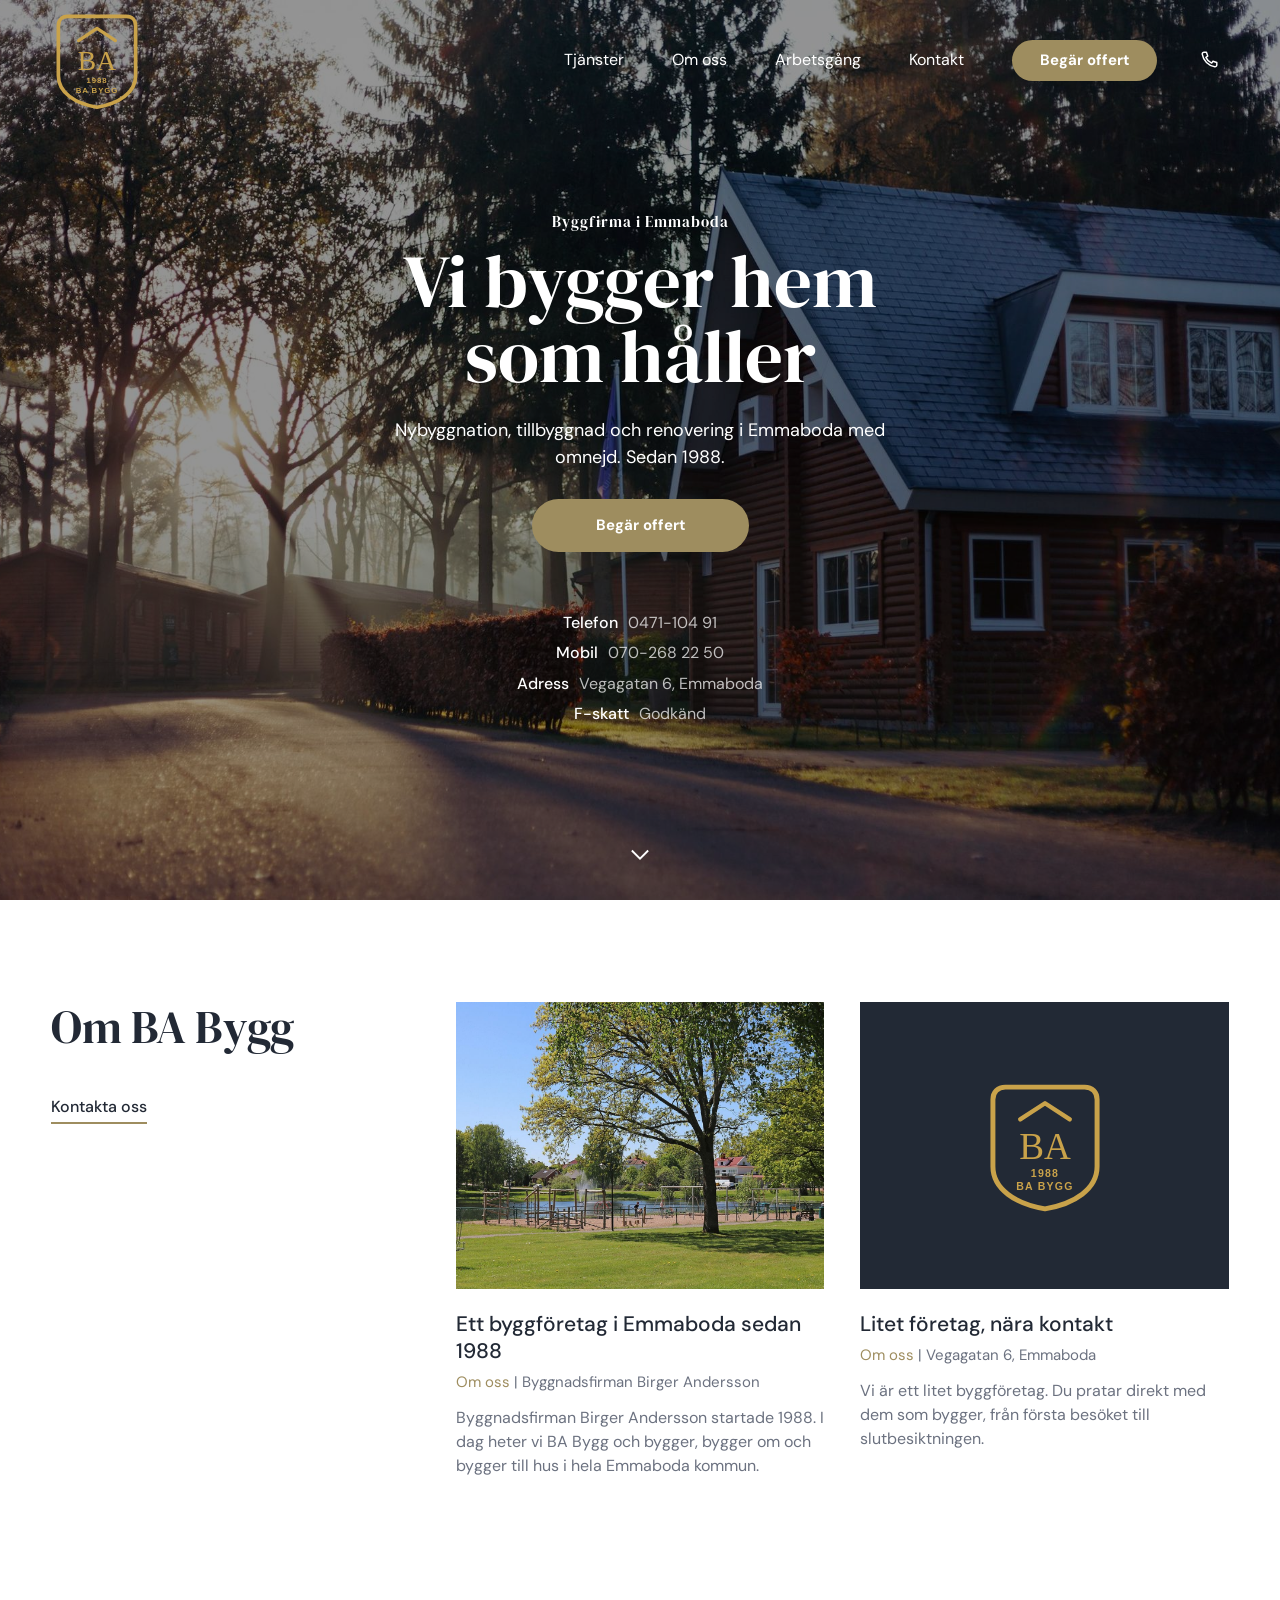
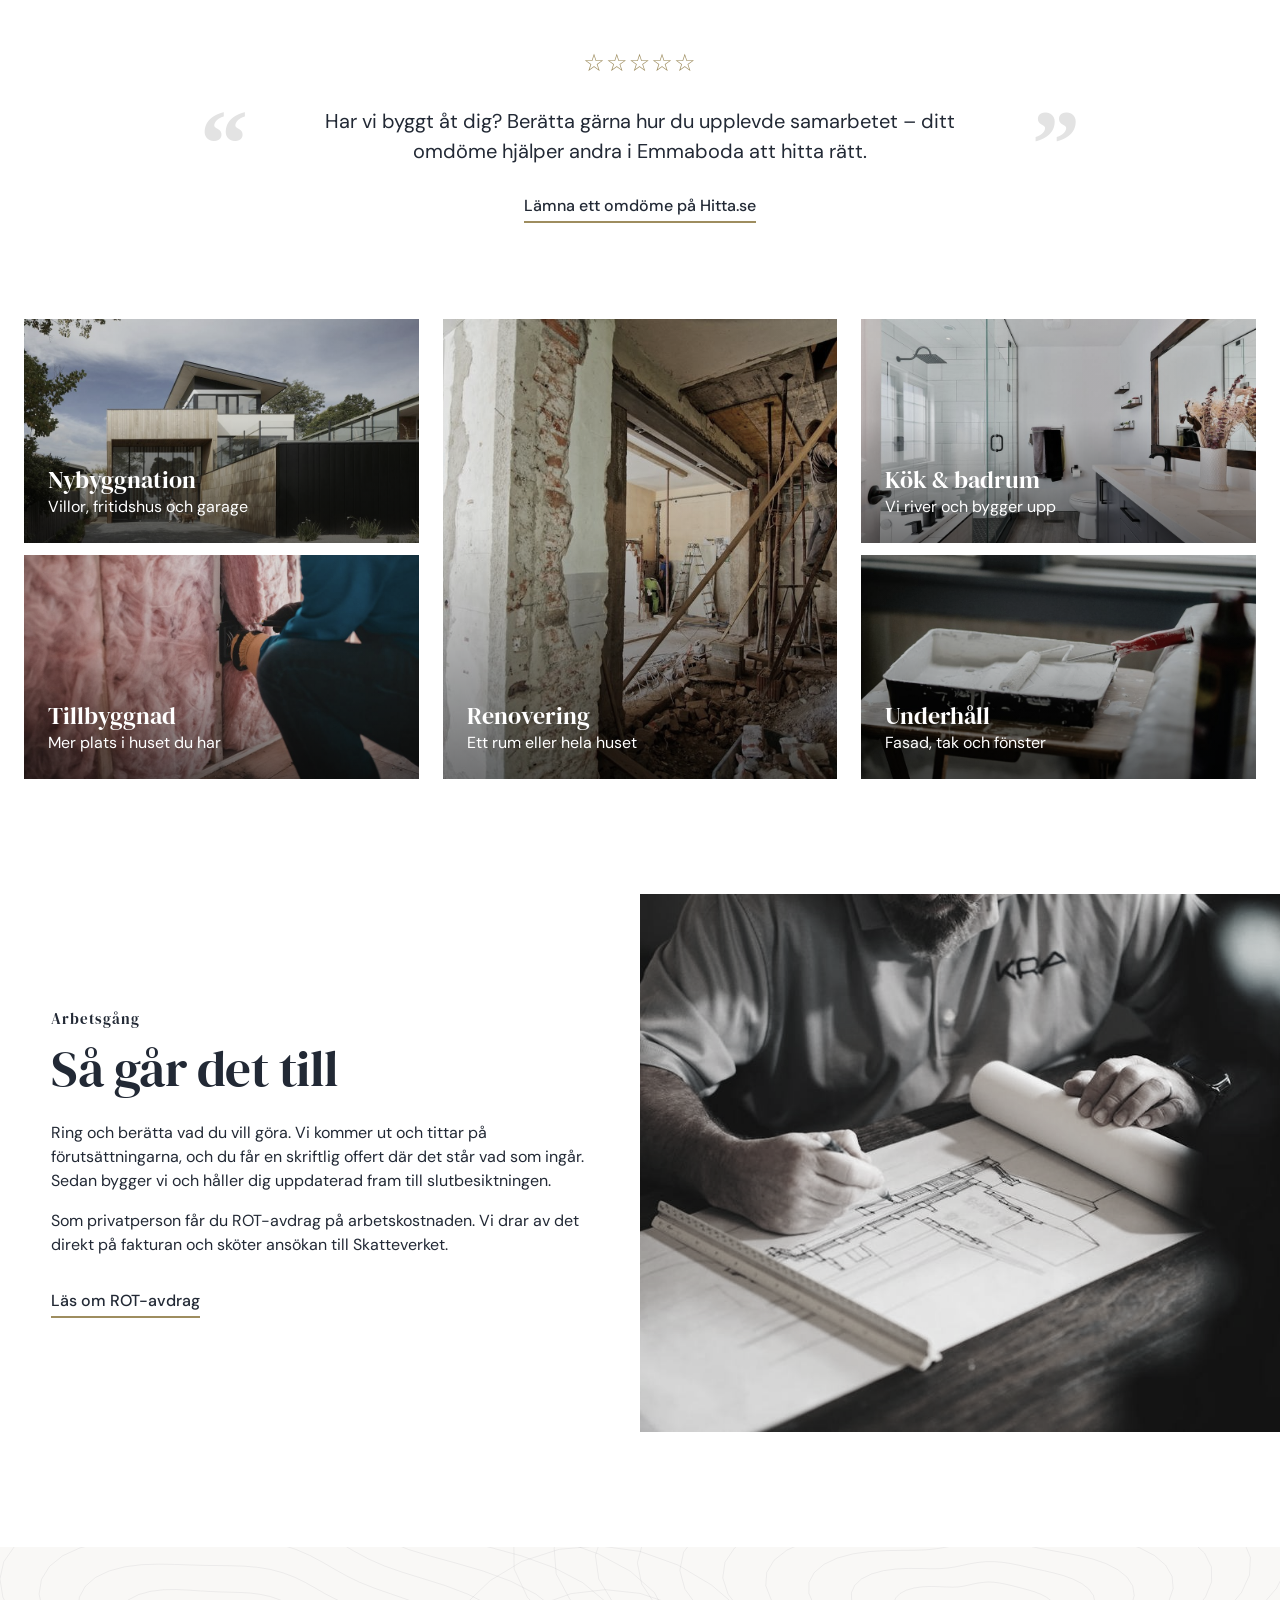
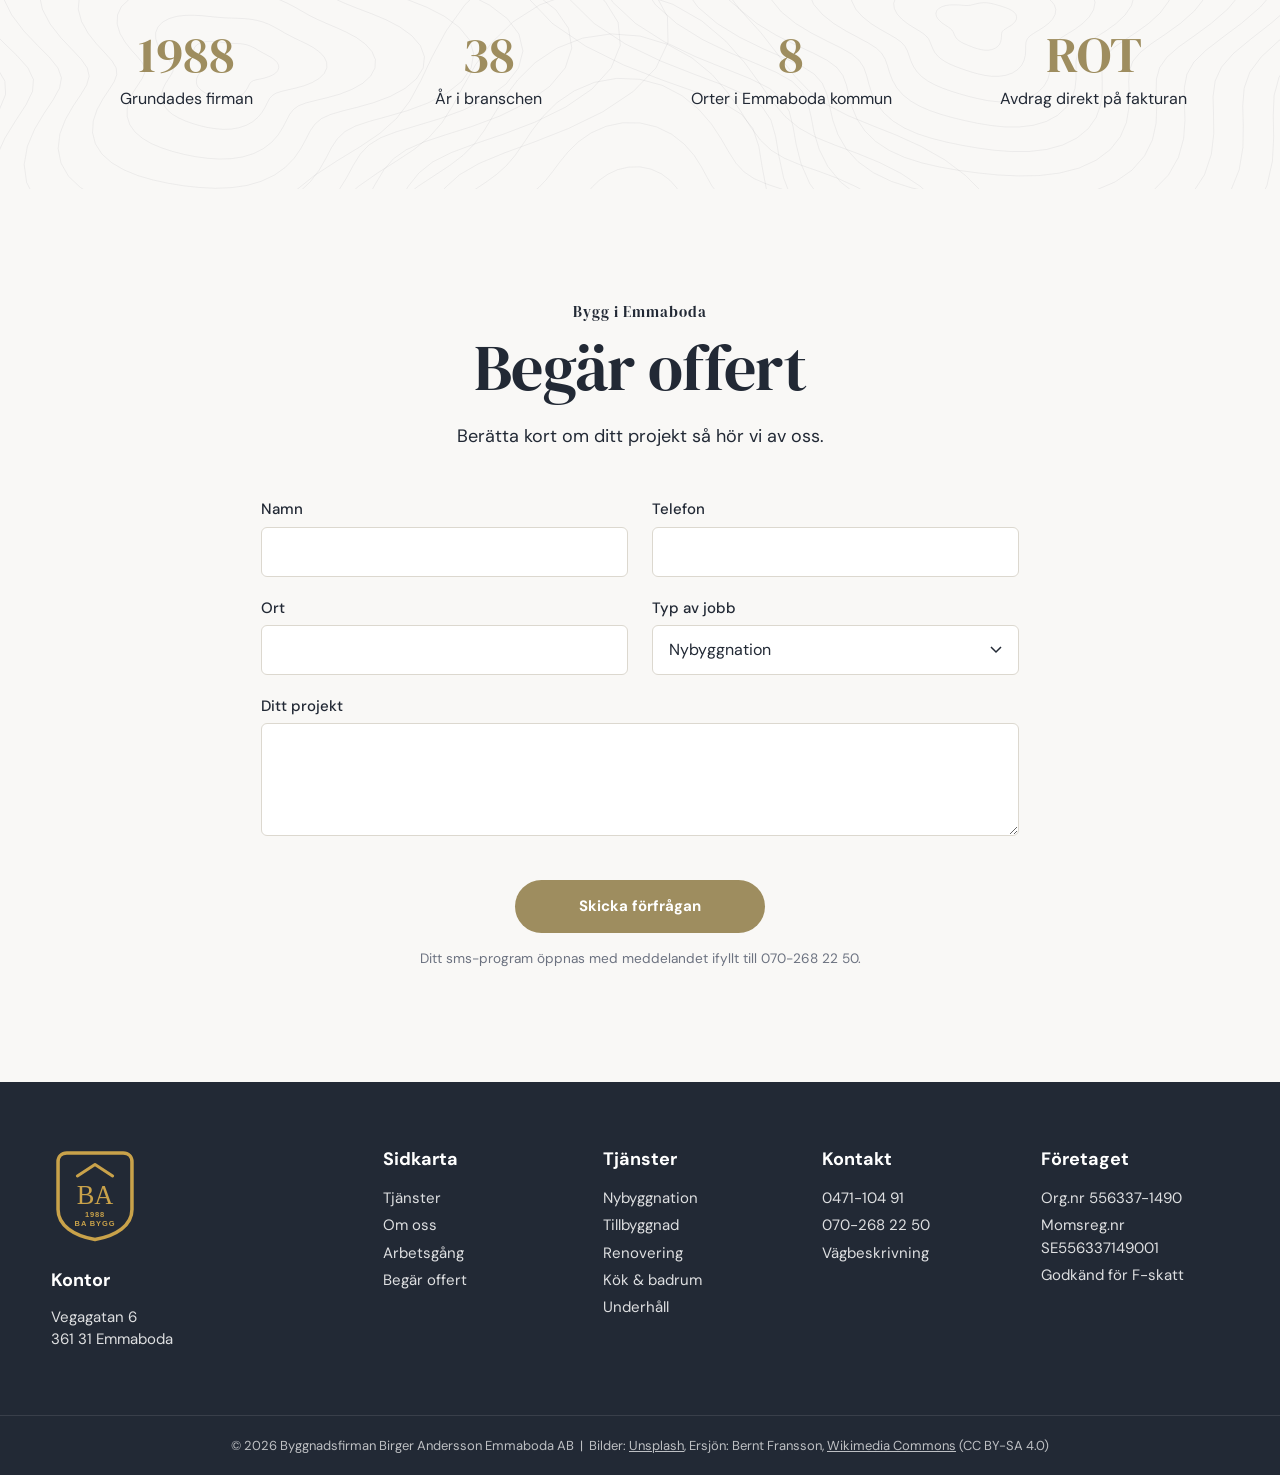
==== commit b39ab043: "Ny design i stil med Upsala GK DM Sans och DM Serif Display, marinblå och guld med rundade knappar. " ====
--- a/index.html
+++ b/index.html
@@ -5,7 +5,7 @@
   <meta name="viewport" content="width=device-width, initial-scale=1">
   <title>BA Bygg Emmaboda – Byggnadsfirman Birger Andersson</title>
   <meta name="description" content="BA Bygg Emmaboda (Byggnadsfirman Birger Andersson Emmaboda AB). Nybyggnation, tillbyggnad, renovering, kök och badrum i Emmaboda med omnejd sedan 1988. Ring 0471-104 91.">
-  <meta name="theme-color" content="#6e2a22">
+  <meta name="theme-color" content="#222935">
   <link rel="icon" href="assets/img/logo.svg" type="image/svg+xml">
 
   <meta property="og:type" content="website">
@@ -16,7 +16,7 @@
 
   <link rel="preconnect" href="https://fonts.googleapis.com">
   <link rel="preconnect" href="https://fonts.gstatic.com" crossorigin>
-  <link href="https://fonts.googleapis.com/css2?family=Bodoni+Moda:opsz,wght@6..96,400;6..96,500&family=Jost:wght@300;400;500&family=Mrs+Saint+Delafield&display=swap" rel="stylesheet">
+  <link href="https://fonts.googleapis.com/css2?family=DM+Sans:opsz,wght@9..40,400;9..40,500;9..40,700&family=DM+Serif+Display&display=swap" rel="stylesheet">
   <link rel="stylesheet" href="assets/css/style.css">
 
   <script type="application/ld+json">
@@ -49,36 +49,28 @@
   <a class="skip-link" href="#main">Hoppa till innehållet</a>
 
   <header class="site-header" id="top">
-    <a class="header-phone" href="tel:+4647110491">0471-104 91</a>
-
     <a class="logo" href="#top" aria-label="BA Bygg Emmaboda – till toppen">
-      <svg class="emblem" viewBox="0 0 64 64" aria-hidden="true">
-        <circle cx="32" cy="32" r="29.5" fill="none" stroke="currentColor" stroke-width="2"/>
-        <path d="M19 26 32 16l13 10" fill="none" stroke="currentColor" stroke-width="1.6" stroke-linejoin="round"/>
-        <text x="32" y="45" text-anchor="middle" font-size="14" letter-spacing="1.5" fill="currentColor">BA</text>
-      </svg>
-      <span class="logo-text">BA Bygg</span>
+      <img src="assets/img/logo.svg" alt="" width="92" height="101">
     </a>
 
-    <button class="menu-toggle" aria-expanded="false" aria-controls="menu">
-      <span class="menu-icon" aria-hidden="true"></span>
-      <span class="visually-hidden">Meny</span>
-    </button>
+    <nav class="nav" id="nav" aria-label="Huvudmeny">
+      <a href="#tjanster">Tjänster</a>
+      <a href="#om-oss">Om oss</a>
+      <a href="#arbetsgang">Arbetsgång</a>
+      <a href="#kontakt">Kontakt</a>
+    </nav>
+
+    <div class="header-actions">
+      <a class="pill" href="#offert">Begär offert</a>
+      <a class="icon-link" href="tel:+4647110491" aria-label="Ring 0471-104 91">
+        <svg viewBox="0 0 24 24" width="22" height="22" aria-hidden="true"><path d="M6.6 3.5h2.6l1.4 4.2-2 1.4a12 12 0 0 0 6.3 6.3l1.4-2 4.2 1.4v2.6a2 2 0 0 1-2.2 2A16.6 16.6 0 0 1 4.6 5.7a2 2 0 0 1 2-2.2Z" fill="none" stroke="currentColor" stroke-width="1.6" stroke-linejoin="round"/></svg>
+      </a>
+      <button class="menu-toggle" aria-expanded="false" aria-controls="nav">
+        <span class="menu-icon" aria-hidden="true"></span>
+        <span class="visually-hidden">Meny</span>
+      </button>
+    </div>
   </header>
-
-  <nav class="menu" id="menu" aria-label="Huvudmeny">
-    <ul>
-      <li><a href="#tjanster">Tjänster</a></li>
-      <li><a href="#om-oss">Om oss</a></li>
-      <li><a href="#offert">Begär offert</a></li>
-      <li><a href="#arbetsgang">Så jobbar vi</a></li>
-      <li><a href="#kontakt">Kontakt</a></li>
-    </ul>
-    <p class="menu-contact">
-      <a href="tel:+4647110491">0471-104 91</a><br>
-      Vegagatan 6, Emmaboda
-    </p>
-  </nav>
 
   <main id="main">
     <section class="hero">
@@ -87,153 +79,180 @@
         <img class="hero-img" src="assets/img/hero.jpg" alt="Trähus i skogsbryn i kvällsljus" width="2000" height="1334" fetchpriority="high">
       </picture>
       <div class="hero-content">
-        <h1>Hus och hem byggda<br>med omsorg &amp; hantverk</h1>
-        <a class="btn btn-light" href="#offert">Begär offert</a>
-      </div>
-      <p class="hero-foot">Byggnadsfirman Birger Andersson · Emmaboda sedan 1988</p>
+        <p class="kicker">Byggfirma i Emmaboda</p>
+        <h1>Vi bygger hem<br>som håller</h1>
+        <p class="hero-lead">Nybyggnation, tillbyggnad och renovering i Emmaboda med omnejd. Sedan 1988.</p>
+        <a class="pill pill-lg" href="#offert">Begär offert</a>
+
+        <dl class="hero-info">
+          <div><dt>Telefon</dt><dd><a href="tel:+4647110491">0471-104 91</a></dd></div>
+          <div><dt>Mobil</dt><dd><a href="tel:+46702682250">070-268 22 50</a></dd></div>
+          <div><dt>Adress</dt><dd>Vegagatan 6, Emmaboda</dd></div>
+          <div><dt>F-skatt</dt><dd>Godkänd</dd></div>
+        </dl>
+      </div>
+      <a class="scroll-down" href="#om-oss" aria-label="Scrolla ner">
+        <svg viewBox="0 0 24 24" width="28" height="28" aria-hidden="true"><path d="m5 9 7 7 7-7" fill="none" stroke="currentColor" stroke-width="1.6"/></svg>
+      </a>
+    </section>
+
+    <section class="news" id="om-oss">
+      <div class="container news-grid">
+        <div class="news-head">
+          <h2 class="display">Om BA Bygg</h2>
+          <a class="text-link" href="#kontakt">Kontakta oss</a>
+        </div>
+        <article class="card">
+          <picture>
+            <source media="(max-width: 800px)" srcset="assets/img/emmaboda-ersjon-900.jpg">
+            <img src="assets/img/emmaboda-ersjon.jpg" alt="Ersjön i Emmaboda en sommardag" width="1600" height="964" loading="lazy">
+          </picture>
+          <h3>Ett byggföretag i Emmaboda sedan 1988</h3>
+          <p class="meta"><span>Om oss</span> | Byggnadsfirman Birger Andersson</p>
+          <p>Byggnadsfirman Birger Andersson startade 1988. I dag heter vi BA Bygg och bygger, bygger om och bygger till hus i hela Emmaboda kommun.</p>
+        </article>
+        <article class="card">
+          <div class="card-brand"><img src="assets/img/logo.svg" alt="" width="120" height="132" loading="lazy"></div>
+          <h3>Litet företag, nära kontakt</h3>
+          <p class="meta"><span>Om oss</span> | Vegagatan 6, Emmaboda</p>
+          <p>Vi är ett litet byggföretag. Du pratar direkt med dem som bygger, från första besöket till slutbesiktningen.</p>
+        </article>
+      </div>
+    </section>
+
+    <section class="quote" id="omdomen">
+      <div class="container">
+        <div data-reviews hidden></div>
+        <div class="quote-empty" data-reviews-empty>
+          <p class="stars stars-empty" aria-hidden="true">☆☆☆☆☆</p>
+          <p class="quote-text">Har vi byggt åt dig? Berätta gärna hur du upplevde samarbetet – ditt omdöme hjälper andra i Emmaboda att hitta rätt.</p>
+          <a class="text-link" href="https://www.hitta.se/verksamhet/byggnadsfirman-birger-andersson-emmaboda-ab-csddjppq" rel="noopener" target="_blank">Lämna ett omdöme på Hitta.se</a>
+        </div>
+      </div>
     </section>
 
     <section class="tiles" id="tjanster" aria-label="Tjänster">
-      <article class="tile tile-1">
-        <img src="assets/img/nybyggnation.jpg" alt="Nybyggt hus med träfasad" width="1000" height="666" loading="lazy">
-        <h2 class="caps">Nybyggnation</h2>
-        <p class="script">från grund till tak</p>
-        <p>Villor, fritidshus, garage och förråd. Vi följer med från planering och bygglov till inflyttning.</p>
-      </article>
-      <article class="tile tile-2">
-        <img src="assets/img/tillbyggnad.jpg" alt="Hantverkare isolerar en regelvägg" width="1000" height="668" loading="lazy">
-        <h2 class="caps">Tillbyggnad</h2>
-        <p class="script">mer rum att leva i</p>
-        <p>Ett sovrum till, ett uterum eller en större hall, anpassat efter huset du redan har.</p>
-      </article>
-      <article class="tile tile-3">
-        <img src="assets/img/renovering.jpg" alt="Hus under ombyggnad med uppstöttat bjälklag" width="1000" height="666" loading="lazy">
-        <h2 class="caps">Renovering</h2>
-        <p class="script">nytt liv i gamla hus</p>
-        <p>Ett rum eller hela huset. Väggar, isolering, fönster, dörrar och golv, med respekt för husets karaktär.</p>
-      </article>
-      <article class="tile tile-4">
-        <img src="assets/img/badrum.jpg" alt="Nyrenoverat badrum med glasvägg" width="1000" height="666" loading="lazy">
-        <h2 class="caps">Kök &amp; badrum</h2>
-        <p class="script">rum som håller länge</p>
-        <p>Vi river och bygger upp. El, VVS och plattsättning görs av behöriga hantverkare som vi samordnar.</p>
-      </article>
-    </section>
-
-    <section class="band" id="om-oss">
-      <div class="band-inner">
-        <figure class="band-figure">
-          <img src="assets/img/planering.jpg" alt="Byggritningar som gås igenom vid ett bord" width="1200" height="675" loading="lazy">
-          <figcaption class="caps">Byggt i Emmaboda<br>sedan 1988</figcaption>
-        </figure>
-        <div class="band-text">
-          <p class="script script-light">Om oss</p>
-          <h2 class="caps">Ett litet företag<br>med nära kontakt</h2>
-          <p>Byggnadsfirman Birger Andersson startade 1988. I dag heter vi BA Bygg och är fortfarande ett litet byggföretag i Emmaboda. Du pratar direkt med dem som bygger, från första besöket till sista spiken.</p>
-          <p>Förutom nya hus, tillbyggnader och renoveringar tar vi hand om underhåll av fasader, tak och fönster åt villaägare och fastighetsägare.</p>
-        </div>
-      </div>
-    </section>
-
-    <section class="offer" id="offert">
-      <form class="offer-card" data-contact-form novalidate>
-        <span class="offer-badge" aria-hidden="true">
-          <svg class="emblem" viewBox="0 0 64 64">
-            <circle cx="32" cy="32" r="29.5" fill="none" stroke="currentColor" stroke-width="2"/>
-            <path d="M19 26 32 16l13 10" fill="none" stroke="currentColor" stroke-width="1.6" stroke-linejoin="round"/>
-            <text x="32" y="45" text-anchor="middle" font-size="14" letter-spacing="1.5" fill="currentColor">BA</text>
-          </svg>
-        </span>
-        <h2 class="caps">Vi lämnar gärna offert</h2>
-        <p class="offer-intro">Funderar du på att bygga nytt, bygga till eller renovera? Berätta kort om ditt projekt så hör vi av oss.</p>
-
-        <label class="field"><span>Namn</span><input name="namn" type="text" autocomplete="name" required></label>
-        <label class="field"><span>Telefon</span><input name="telefon" type="tel" autocomplete="tel" required></label>
-        <label class="field"><span>Ort</span><input name="ort" type="text" autocomplete="address-level2"></label>
-        <label class="field">
-          <span>Typ av jobb</span>
-          <select name="typ">
-            <option>Nybyggnation</option>
-            <option>Tillbyggnad</option>
-            <option>Renovering / ombyggnad</option>
-            <option>Kök eller badrum</option>
-            <option>Underhåll / reparation</option>
-            <option>Annat</option>
-          </select>
-        </label>
-        <label class="field"><span>Ditt projekt</span><textarea name="meddelande" rows="3" required></textarea></label>
-
-        <div class="offer-foot">
-          <p class="small" data-form-note>Ditt sms-program öppnas med meddelandet ifyllt till 070-268 22 50.</p>
-          <button class="btn" type="submit">Skicka</button>
-        </div>
-        <p class="small form-error" data-form-error role="alert" hidden>Fyll i namn, telefon och en kort beskrivning.</p>
-      </form>
-    </section>
-
-    <section class="process" id="arbetsgang">
-      <figure class="process-img process-img-1">
-        <img src="assets/img/underhall.jpg" alt="Målarverktyg och färgtråg" width="1000" height="666" loading="lazy">
+      <a class="tile tile-a" href="#offert">
+        <img src="assets/img/nybyggnation.jpg" alt="" width="1000" height="666" loading="lazy">
+        <span class="tile-text"><strong>Nybyggnation</strong>Villor, fritidshus och garage</span>
+      </a>
+      <a class="tile tile-b" href="#offert">
+        <img src="assets/img/tillbyggnad.jpg" alt="" width="1000" height="668" loading="lazy">
+        <span class="tile-text"><strong>Tillbyggnad</strong>Mer plats i huset du har</span>
+      </a>
+      <a class="tile tile-c" href="#offert">
+        <img src="assets/img/renovering.jpg" alt="" width="1000" height="666" loading="lazy">
+        <span class="tile-text"><strong>Renovering</strong>Ett rum eller hela huset</span>
+      </a>
+      <a class="tile tile-d" href="#offert">
+        <img src="assets/img/badrum.jpg" alt="" width="1000" height="666" loading="lazy">
+        <span class="tile-text"><strong>Kök &amp; badrum</strong>Vi river och bygger upp</span>
+      </a>
+      <a class="tile tile-e" href="#offert">
+        <img src="assets/img/underhall.jpg" alt="" width="1000" height="666" loading="lazy">
+        <span class="tile-text"><strong>Underhåll</strong>Fasad, tak och fönster</span>
+      </a>
+    </section>
+
+    <section class="split" id="arbetsgang">
+      <div class="split-text">
+        <p class="kicker kicker-dark">Arbetsgång</p>
+        <h2 class="display">Så går det till</h2>
+        <p>Ring och berätta vad du vill göra. Vi kommer ut och tittar på förutsättningarna, och du får en skriftlig offert där det står vad som ingår. Sedan bygger vi och håller dig uppdaterad fram till slutbesiktningen.</p>
+        <p>Som privatperson får du ROT-avdrag på arbetskostnaden. Vi drar av det direkt på fakturan och sköter ansökan till Skatteverket.</p>
+        <a class="text-link" href="https://www.skatteverket.se/rot" rel="noopener" target="_blank">Läs om ROT-avdrag</a>
+      </div>
+      <figure class="split-img">
+        <img src="assets/img/planering.jpg" alt="Byggritningar som gås igenom vid ett bord" width="1200" height="675" loading="lazy">
       </figure>
-      <div class="process-text">
-        <p class="script">Så jobbar vi</p>
-        <ol class="steps">
-          <li><span class="caps">Samtal</span> Ring och berätta vad du vill göra och var huset ligger.</li>
-          <li><span class="caps">Besök</span> Vi kommer ut och tittar på förutsättningarna på plats.</li>
-          <li><span class="caps">Offert</span> Du får en skriftlig offert där det står vad som ingår.</li>
-          <li><span class="caps">Bygge</span> Vi bygger och håller dig uppdaterad fram till slutbesiktning.</li>
-        </ol>
-        <p class="small">Som privatperson får du ROT-avdrag på arbetskostnaden. Vi drar av det direkt på fakturan och sköter ansökan till <a href="https://www.skatteverket.se/rot" rel="noopener" target="_blank">Skatteverket</a>.</p>
-      </div>
-    </section>
-
-    <section class="reviews-section" id="omdomen" hidden>
-      <p class="script">Omdömen</p>
-      <h2 class="caps">Vad våra kunder säger</h2>
-      <div class="reviews" data-reviews></div>
-    </section>
-
-    <section class="area" id="kontakt">
-      <picture>
-        <source media="(max-width: 800px)" srcset="assets/img/emmaboda-ersjon-900.jpg">
-        <img class="area-bg" src="assets/img/emmaboda-ersjon.jpg" alt="Ersjön i Emmaboda en sommardag" width="1600" height="964" loading="lazy">
-      </picture>
-      <p class="area-caption">Ersjön, Emmaboda. Foto: Bernt Fransson, <a href="https://creativecommons.org/licenses/by-sa/4.0/deed.sv" rel="noopener" target="_blank">CC BY-SA 4.0</a></p>
-      <div class="area-box">
-        <h2 class="caps">Hör av dig</h2>
-        <p>Vi bygger i Emmaboda, Lindås, Vissefjärda, Långasjö, Eriksmåla, Algutsboda, Boda och Johansfors. Bor du utanför kommunen går det bra att ringa ändå.</p>
-        <p class="area-phone"><a href="tel:+4647110491">0471-104 91</a><br><a href="tel:+46702682250">070-268 22 50</a></p>
-        <a class="btn btn-light" href="https://www.google.com/maps/dir/?api=1&amp;destination=Vegagatan+6%2C+361+31+Emmaboda" rel="noopener" target="_blank">Vägbeskrivning</a>
+    </section>
+
+    <section class="stats" aria-label="BA Bygg i siffror">
+      <div class="container stats-grid">
+        <div><strong>1988</strong><span>Grundades firman</span></div>
+        <div><strong data-years-since="1988">38</strong><span>År i branschen</span></div>
+        <div><strong>8</strong><span>Orter i Emmaboda kommun</span></div>
+        <div><strong>ROT</strong><span>Avdrag direkt på fakturan</span></div>
+      </div>
+    </section>
+
+    <section class="cta" id="offert">
+      <div class="container cta-inner">
+        <p class="kicker kicker-dark">Bygg i Emmaboda</p>
+        <h2 class="display display-lg">Begär offert</h2>
+        <p class="cta-lead">Berätta kort om ditt projekt så hör vi av oss.</p>
+
+        <form class="form" data-contact-form novalidate>
+          <label class="field"><span>Namn</span><input name="namn" type="text" autocomplete="name" required></label>
+          <label class="field"><span>Telefon</span><input name="telefon" type="tel" autocomplete="tel" required></label>
+          <label class="field"><span>Ort</span><input name="ort" type="text" autocomplete="address-level2"></label>
+          <label class="field">
+            <span>Typ av jobb</span>
+            <select name="typ">
+              <option>Nybyggnation</option>
+              <option>Tillbyggnad</option>
+              <option>Renovering / ombyggnad</option>
+              <option>Kök eller badrum</option>
+              <option>Underhåll / reparation</option>
+              <option>Annat</option>
+            </select>
+          </label>
+          <label class="field field-full"><span>Ditt projekt</span><textarea name="meddelande" rows="4" required></textarea></label>
+          <div class="form-foot">
+            <button class="pill pill-lg" type="submit">Skicka förfrågan</button>
+            <p class="small" data-form-note>Ditt sms-program öppnas med meddelandet ifyllt till 070-268 22 50.</p>
+            <p class="small form-error" data-form-error role="alert" hidden>Fyll i namn, telefon och en kort beskrivning.</p>
+          </div>
+        </form>
       </div>
     </section>
   </main>
 
-  <footer class="site-footer">
-    <div class="footer-grid">
-      <ul class="footer-links">
-        <li><a href="tel:+4647110491">0471-104 91</a></li>
-        <li><a href="tel:+46702682250">070-268 22 50</a></li>
-        <li>Vegagatan 6</li>
-        <li>361 31 Emmaboda</li>
-      </ul>
-      <a class="logo logo-footer" href="#top" aria-label="Till toppen">
-        <svg class="emblem" viewBox="0 0 64 64" aria-hidden="true">
-          <circle cx="32" cy="32" r="29.5" fill="none" stroke="currentColor" stroke-width="2"/>
-          <path d="M19 26 32 16l13 10" fill="none" stroke="currentColor" stroke-width="1.6" stroke-linejoin="round"/>
-          <text x="32" y="45" text-anchor="middle" font-size="14" letter-spacing="1.5" fill="currentColor">BA</text>
-        </svg>
-        <span class="logo-text">BA Bygg</span>
-      </a>
-      <ul class="footer-links">
-        <li><a href="#tjanster">Tjänster</a></li>
-        <li><a href="#om-oss">Om oss</a></li>
-        <li><a href="#offert">Begär offert</a></li>
-        <li><a href="https://www.hitta.se/verksamhet/byggnadsfirman-birger-andersson-emmaboda-ab-csddjppq" rel="noopener" target="_blank">Lämna omdöme</a></li>
-      </ul>
+  <footer class="site-footer" id="kontakt">
+    <div class="container footer-grid">
+      <div class="footer-brand">
+        <img src="assets/img/logo.svg" alt="BA Bygg Emmaboda" width="92" height="101">
+        <h4>Kontor</h4>
+        <p>Vegagatan 6<br>361 31 Emmaboda</p>
+      </div>
+      <div>
+        <h4>Sidkarta</h4>
+        <ul>
+          <li><a href="#tjanster">Tjänster</a></li>
+          <li><a href="#om-oss">Om oss</a></li>
+          <li><a href="#arbetsgang">Arbetsgång</a></li>
+          <li><a href="#offert">Begär offert</a></li>
+        </ul>
+      </div>
+      <div>
+        <h4>Tjänster</h4>
+        <ul>
+          <li>Nybyggnation</li>
+          <li>Tillbyggnad</li>
+          <li>Renovering</li>
+          <li>Kök &amp; badrum</li>
+          <li>Underhåll</li>
+        </ul>
+      </div>
+      <div>
+        <h4>Kontakt</h4>
+        <ul>
+          <li><a href="tel:+4647110491">0471-104 91</a></li>
+          <li><a href="tel:+46702682250">070-268 22 50</a></li>
+          <li><a href="https://www.google.com/maps/dir/?api=1&amp;destination=Vegagatan+6%2C+361+31+Emmaboda" rel="noopener" target="_blank">Vägbeskrivning</a></li>
+        </ul>
+      </div>
+      <div>
+        <h4>Företaget</h4>
+        <ul>
+          <li>Org.nr 556337-1490</li>
+          <li>Momsreg.nr SE556337149001</li>
+          <li>Godkänd för F-skatt</li>
+        </ul>
+      </div>
     </div>
-    <div class="footer-legal">
-      <p>Byggnadsfirman Birger Andersson Emmaboda AB · Org.nr 556337-1490 · Momsreg.nr SE556337149001 · Godkänd för F-skatt</p>
-      <p>Bilder: <a href="https://unsplash.com/license" rel="noopener" target="_blank">Unsplash</a>. Ersjön: Bernt Fransson, <a href="https://commons.wikimedia.org/wiki/File:Emmaboda_Ersj%C3%B6n_002.jpg" rel="noopener" target="_blank">Wikimedia Commons</a>, CC BY-SA 4.0 · © <span data-year>2026</span></p>
+    <div class="footer-bottom">
+      <p>© <span data-year>2026</span> Byggnadsfirman Birger Andersson Emmaboda AB &nbsp;|&nbsp; Bilder: <a href="https://unsplash.com/license" rel="noopener" target="_blank">Unsplash</a>, Ersjön: Bernt Fransson, <a href="https://commons.wikimedia.org/wiki/File:Emmaboda_Ersj%C3%B6n_002.jpg" rel="noopener" target="_blank">Wikimedia Commons</a> (CC BY-SA 4.0)</p>
     </div>
   </footer>
 
--- a/assets/css/style.css
+++ b/assets/css/style.css
@@ -1,17 +1,19 @@
 /* BA Bygg Emmaboda */
 
 :root {
-  --bg: #f8f6f4;
-  --ink: #1b1a19;
-  --muted: #6f6a64;
-  --red: #6e2a22;
-  --red-light: #e8d3c6;
-  --sand: #ece3d3;
-  --cream: #fbf8f3;
-
-  --serif: "Bodoni Moda", Didot, "Bodoni 72", Georgia, serif;
-  --sans: "Jost", "Futura", "Century Gothic", sans-serif;
-  --script: "Mrs Saint Delafield", "Brush Script MT", cursive;
+  --navy: #222935;
+  --navy-2: #2b3342;
+  --gold: #9e8d5f;
+  --gold-dark: #85764d;
+  --text: #222935;
+  --muted: #6c7280;
+  --light: #f9f8f6;
+  --white: #fff;
+
+  --serif: "DM Serif Display", Georgia, serif;
+  --sans: "DM Sans", system-ui, -apple-system, "Segoe UI", Roboto, Arial, sans-serif;
+  --container: 1320px;
+  --pad: clamp(16px, 4vw, 60px);
 }
 
 *,
@@ -22,22 +24,18 @@
 
 html {
   scroll-behavior: smooth;
+  scroll-padding-top: 70px;
   -webkit-text-size-adjust: 100%;
 }
 
 body {
   margin: 0;
-  background: var(--bg);
-  color: var(--ink);
+  background: var(--white);
+  color: var(--text);
   font-family: var(--sans);
-  font-size: 17px;
-  font-weight: 300;
-  line-height: 1.6;
+  font-size: 18px;
+  line-height: 1.5;
   -webkit-font-smoothing: antialiased;
-}
-
-body.menu-open {
-  overflow: hidden;
 }
 
 img {
@@ -48,28 +46,34 @@
 
 a {
   color: inherit;
-  text-underline-offset: 0.2em;
-  text-decoration-thickness: 1px;
 }
 
 :focus-visible {
-  outline: 1px solid currentColor;
-  outline-offset: 4px;
+  outline: 2px solid var(--gold);
+  outline-offset: 3px;
 }
 
 h1,
 h2,
+h3,
+h4,
 p,
 figure,
-ol,
+dl,
+dd,
 ul {
   margin: 0;
 }
 
-ol,
 ul {
   padding: 0;
   list-style: none;
+}
+
+.container {
+  max-width: var(--container);
+  margin: 0 auto;
+  padding: 0 var(--pad);
 }
 
 .visually-hidden {
@@ -87,69 +91,77 @@
   top: -60px;
   z-index: 200;
   padding: 8px 14px;
-  background: var(--ink);
-  color: var(--bg);
+  background: var(--navy);
+  color: var(--white);
 }
 
 .skip-link:focus {
   top: 12px;
 }
 
-.caps {
+.small {
+  font-size: 0.85rem;
+  color: var(--muted);
+}
+
+/* Typografi */
+
+.display {
   font-family: var(--serif);
+  font-size: clamp(2.2rem, 3.6vw, 3.1rem);
   font-weight: 400;
-  font-optical-sizing: none;
-  font-variation-settings: "opsz" 11;
-  text-transform: uppercase;
-  letter-spacing: 0.14em;
-  line-height: 1.3;
-}
-
-.script {
-  font-family: var(--script);
-  font-size: clamp(2.2rem, 3.4vw, 2.9rem);
-  font-weight: 400;
-  line-height: 1;
-}
-
-.small {
-  font-size: 0.8rem;
-  color: var(--muted);
-}
-
-.emblem text {
+  line-height: 1.1;
+  letter-spacing: -0.01em;
+}
+
+.display-lg {
+  font-size: clamp(2.6rem, 5vw, 4.4rem);
+}
+
+.kicker {
+  margin-bottom: 0.6rem;
   font-family: var(--serif);
-}
-
-/* Knappar */
-
-.btn {
+  font-size: 15px;
+  letter-spacing: 1px;
+}
+
+.kicker-dark {
+  color: var(--text);
+}
+
+.text-link {
   display: inline-block;
-  padding: 0.95rem 1.9rem;
-  border: 1.5px solid var(--ink);
-  background: transparent;
-  color: var(--ink);
-  font: 500 0.78rem/1 var(--sans);
-  letter-spacing: 0.16em;
-  text-transform: uppercase;
+  padding-bottom: 3px;
+  border-bottom: 2px solid var(--gold);
+  font-size: 16px;
+  font-weight: 500;
+  text-decoration: none;
+}
+
+.text-link:hover {
+  color: var(--gold-dark);
+}
+
+.pill {
+  display: inline-block;
+  padding: 10px 28px;
+  border: 0;
+  border-radius: 999px;
+  background: var(--gold);
+  color: var(--white);
+  font: 700 15px/1.4 var(--sans);
   text-decoration: none;
   cursor: pointer;
-  transition: background-color 0.25s, color 0.25s;
-}
-
-.btn:hover {
-  background: var(--ink);
-  color: var(--bg);
-}
-
-.btn-light {
-  border-color: var(--cream);
-  color: var(--cream);
-}
-
-.btn-light:hover {
-  background: var(--cream);
-  color: var(--ink);
+  transition: background-color 0.2s;
+}
+
+.pill:hover {
+  background: var(--gold-dark);
+  color: var(--white);
+}
+
+.pill-lg {
+  padding: 16px 64px;
 }
 
 /* Header */
@@ -158,68 +170,64 @@
   position: fixed;
   inset: 0 0 auto;
   z-index: 100;
+  display: flex;
+  align-items: center;
+  gap: 2rem;
+  height: 120px;
+  padding: 0 var(--pad);
+  color: var(--white);
+  transition: height 0.3s, background-color 0.3s;
+}
+
+.site-header.is-solid {
+  height: 60px;
+  background: var(--navy);
+}
+
+.logo img {
+  width: 92px;
+  height: auto;
+  transition: width 0.3s;
+}
+
+.site-header.is-solid .logo img {
+  width: 46px;
+}
+
+.nav {
+  display: flex;
+  gap: 3rem;
+  margin-left: auto;
+  font-size: 16px;
+}
+
+.nav a {
+  text-decoration: none;
+}
+
+.nav a:hover {
+  color: #d9cfae;
+}
+
+.header-actions {
+  display: flex;
+  align-items: center;
+  gap: 2rem;
+  margin-left: 1rem;
+}
+
+.icon-link {
   display: grid;
-  grid-template-columns: 1fr auto 1fr;
-  align-items: center;
-  padding: 1.25rem clamp(16px, 4vw, 56px);
-  color: var(--cream);
-  transition: background-color 0.3s, color 0.3s, padding 0.3s;
-}
-
-.site-header.is-solid {
-  padding-top: 0.6rem;
-  padding-bottom: 0.6rem;
-  background: var(--bg);
-  color: var(--ink);
-  box-shadow: 0 1px 0 rgba(27, 26, 25, 0.08);
-}
-
-.header-phone {
-  justify-self: start;
-  font-size: 0.78rem;
-  font-weight: 500;
-  letter-spacing: 0.16em;
-  text-decoration: none;
-}
-
-.logo {
-  display: flex;
-  flex-direction: column;
-  align-items: center;
-  gap: 0.35rem;
-  color: inherit;
-  text-decoration: none;
-}
-
-.logo .emblem {
-  width: 54px;
-  height: 54px;
-  transition: width 0.3s, height 0.3s;
-}
-
-.site-header.is-solid .logo .emblem {
-  width: 38px;
-  height: 38px;
-}
-
-.logo-text {
-  font-size: 0.82rem;
-  font-weight: 500;
-  letter-spacing: 0.3em;
-  text-transform: uppercase;
-  padding-left: 0.3em;
-}
-
-.site-header.is-solid .logo-text {
+  place-items: center;
+  width: 40px;
+  height: 40px;
+}
+
+.menu-toggle {
   display: none;
-}
-
-.menu-toggle {
-  justify-self: end;
   position: relative;
-  z-index: 120;
-  width: 44px;
-  height: 44px;
+  width: 40px;
+  height: 40px;
   padding: 0;
   border: 0;
   background: none;
@@ -231,15 +239,15 @@
 .menu-icon::before,
 .menu-icon::after {
   position: absolute;
-  left: 10px;
-  width: 24px;
-  height: 1.5px;
+  left: 9px;
+  width: 22px;
+  height: 2px;
   background: currentColor;
-  transition: transform 0.25s, background-color 0.25s;
+  transition: transform 0.2s, background-color 0.2s;
 }
 
 .menu-icon {
-  top: 21px;
+  top: 19px;
 }
 
 .menu-icon::before,
@@ -256,77 +264,16 @@
   top: 7px;
 }
 
-body.menu-open .site-header {
+.menu-toggle[aria-expanded="true"] .menu-icon {
   background: transparent;
-  color: var(--cream);
-  box-shadow: none;
-}
-
-body.menu-open .menu-icon {
-  background: transparent;
-}
-
-body.menu-open .menu-icon::before {
+}
+
+.menu-toggle[aria-expanded="true"] .menu-icon::before {
   transform: translateY(7px) rotate(45deg);
 }
 
-body.menu-open .menu-icon::after {
+.menu-toggle[aria-expanded="true"] .menu-icon::after {
   transform: translateY(-7px) rotate(-45deg);
-}
-
-/* Meny */
-
-.menu {
-  position: fixed;
-  inset: 0;
-  z-index: 90;
-  display: flex;
-  flex-direction: column;
-  align-items: center;
-  justify-content: center;
-  gap: 3rem;
-  background: var(--red);
-  color: var(--cream);
-  text-align: center;
-  visibility: hidden;
-  opacity: 0;
-  transition: opacity 0.3s, visibility 0.3s;
-}
-
-.menu.is-open {
-  visibility: visible;
-  opacity: 1;
-}
-
-.menu ul {
-  display: flex;
-  flex-direction: column;
-  gap: 1.1rem;
-}
-
-.menu ul a {
-  font-family: var(--serif);
-  font-variation-settings: "opsz" 11;
-  font-size: clamp(1.5rem, 3.5vw, 2.4rem);
-  letter-spacing: 0.14em;
-  text-transform: uppercase;
-  text-decoration: none;
-}
-
-.menu ul a:hover {
-  color: var(--red-light);
-}
-
-.menu-contact {
-  font-size: 0.8rem;
-  font-weight: 400;
-  letter-spacing: 0.16em;
-  text-transform: uppercase;
-  color: var(--red-light);
-}
-
-.menu-contact a {
-  text-decoration: none;
 }
 
 /* Hero */
@@ -335,10 +282,10 @@
   position: relative;
   display: grid;
   place-items: center;
-  min-height: max(100vh, 560px);
-  padding: 8rem 1.5rem 6rem;
+  min-height: max(100vh, 700px);
+  padding: 150px 1.5rem 110px;
   overflow: hidden;
-  color: var(--cream);
+  color: var(--white);
   text-align: center;
 }
 
@@ -359,583 +306,597 @@
   content: "";
   position: absolute;
   inset: 0;
-  background: rgba(20, 16, 14, 0.5);
+  background: rgba(0, 0, 0, 0.42);
 }
 
 .hero-content {
   position: relative;
   z-index: 1;
+  max-width: 640px;
 }
 
 .hero h1 {
-  margin-bottom: 2.5rem;
   font-family: var(--serif);
-  font-size: clamp(1.7rem, 3.6vw, 3.1rem);
+  font-size: clamp(3rem, 6vw, 75px);
+  font-weight: 400;
+  line-height: 1;
+}
+
+.hero-lead {
+  max-width: 500px;
+  margin: 1.5rem auto 1.75rem;
+}
+
+.hero-info {
+  margin-top: 3.5rem;
+  font-size: 16px;
+}
+
+.hero-info div {
+  display: flex;
+  justify-content: center;
+  gap: 0.6rem;
+  padding: 0.2rem 0;
+}
+
+.hero-info dt {
   font-weight: 500;
-  font-optical-sizing: none;
-  font-variation-settings: "opsz" 11;
-  text-shadow: 0 1px 18px rgba(0, 0, 0, 0.35);
-  line-height: 1.2;
-  letter-spacing: 0.13em;
-  text-transform: uppercase;
-}
-
-.hero-foot {
+}
+
+.hero-info dd {
+  color: rgba(255, 255, 255, 0.72);
+}
+
+.hero-info a {
+  text-decoration: none;
+}
+
+.scroll-down {
   position: absolute;
   z-index: 1;
-  bottom: 2rem;
+  bottom: 1.5rem;
+  left: 50%;
+  margin-left: -14px;
+  color: var(--white);
+}
+
+/* Om oss – kort */
+
+.news {
+  padding: clamp(4rem, 8vw, 7rem) 0;
+}
+
+.news-grid {
+  display: grid;
+  grid-template-columns: 1fr 1fr 1fr;
+  gap: 36px;
+}
+
+.news-head .display {
+  margin-bottom: 2.5rem;
+}
+
+.card img,
+.card-brand {
+  width: 100%;
+  aspect-ratio: 416 / 323;
+  object-fit: cover;
+}
+
+.card-brand {
+  display: grid;
+  place-items: center;
+  background: var(--navy);
+}
+
+.card-brand img {
+  width: 124px;
+  aspect-ratio: auto;
+}
+
+.card h3 {
+  margin-top: 1.4rem;
+  font-size: 21px;
+  font-weight: 500;
+  line-height: 1.3;
+}
+
+.card .meta {
+  margin: 0.35rem 0 0.8rem;
+  color: var(--muted);
+  font-size: 15px;
+}
+
+.card .meta span {
+  color: var(--gold);
+}
+
+.card p:last-child {
+  color: var(--muted);
+  font-size: 16px;
+}
+
+/* Omdöme */
+
+.quote {
+  padding: clamp(2rem, 5vw, 4rem) 0 clamp(4rem, 8vw, 6rem);
+  text-align: center;
+}
+
+.quote-empty,
+.review {
+  position: relative;
+  max-width: 880px;
+  margin: 0 auto;
+  padding: 0 80px;
+}
+
+.quote-empty::before,
+.quote-empty::after,
+.review::before,
+.review::after {
+  position: absolute;
+  top: 3.2rem;
+  color: #e3e3e3;
+  font-family: Georgia, serif;
+  font-size: 96px;
+  font-weight: 700;
+  line-height: 1;
+}
+
+.quote-empty::before,
+.review::before {
+  content: "“";
   left: 0;
+}
+
+.quote-empty::after,
+.review::after {
+  content: "”";
   right: 0;
-  font-size: 0.75rem;
-  font-weight: 400;
-  letter-spacing: 0.2em;
-  text-transform: uppercase;
-}
-
-/* Tjänster */
+}
+
+.stars {
+  margin-bottom: 1.6rem;
+  font-size: 24px;
+  letter-spacing: 0.05em;
+}
+
+.stars-empty {
+  color: var(--gold);
+}
+
+.quote-text,
+.review blockquote {
+  margin: 0 auto 1.6rem;
+  max-width: 660px;
+  font-size: 20px;
+  line-height: 1.5;
+}
+
+.review figcaption strong {
+  display: block;
+  font-weight: 500;
+}
+
+.review figcaption {
+  color: var(--muted);
+  font-size: 14px;
+}
+
+.review + .review {
+  margin-top: 4rem;
+}
+
+/* Tjänster – bildrutnät */
 
 .tiles {
   display: grid;
-  grid-template-columns: 1fr 1fr;
-  gap: 4rem clamp(2rem, 8vw, 8rem);
-  max-width: 1120px;
-  margin: 0 auto;
-  padding: clamp(5rem, 10vw, 9rem) clamp(16px, 4vw, 40px) 0;
-  text-align: center;
+  grid-template-columns: repeat(3, 1fr);
+  grid-template-rows: repeat(2, minmax(200px, 224px));
+  gap: 12px 24px;
+  padding: 0 24px;
+}
+
+.tile {
+  position: relative;
+  display: block;
+  overflow: hidden;
+  color: var(--white);
+  text-decoration: none;
 }
 
 .tile img {
-  width: 100%;
-  object-fit: cover;
-}
-
-.tile-1 {
-  padding: 5rem 3rem 0;
-}
-
-.tile-1 img {
-  aspect-ratio: 4 / 5;
-}
-
-.tile-2 img {
-  aspect-ratio: 4 / 3;
-}
-
-.tile-3 img {
-  aspect-ratio: 4 / 3;
-}
-
-.tile-4 {
-  padding: 0 3rem;
-  margin-top: -6rem;
-}
-
-.tile-4 img {
-  aspect-ratio: 4 / 5;
-}
-
-.tile h2 {
-  margin-top: 1.6rem;
-  font-size: 1.15rem;
-}
-
-.tile .script {
-  margin: 0.1rem 0 0.9rem;
-}
-
-.tile p:last-child {
-  max-width: 34ch;
-  margin: 0 auto;
-  color: var(--muted);
-  font-size: 0.95rem;
-}
-
-/* Om oss – vinröd platta */
-
-.band {
-  margin-top: clamp(7rem, 14vw, 12rem);
-  background: var(--red);
-  color: var(--cream);
-}
-
-.band-inner {
-  display: grid;
-  grid-template-columns: 1fr 1fr;
-  gap: clamp(2rem, 7vw, 7rem);
-  align-items: center;
-  max-width: 1200px;
-  margin: 0 auto;
-  padding: 0 clamp(16px, 4vw, 40px) clamp(4rem, 8vw, 6rem);
-}
-
-.band-figure {
-  position: relative;
-  margin-top: -7rem;
-}
-
-.band-figure img {
-  width: 100%;
-  aspect-ratio: 4 / 5;
-  object-fit: cover;
-  object-position: 40% 50%;
-}
-
-.band-figure::after {
-  content: "";
-  position: absolute;
-  inset: 0;
-  background: rgba(20, 16, 14, 0.38);
-}
-
-.band-figure figcaption {
-  position: absolute;
-  z-index: 1;
-  inset: 0;
-  display: grid;
-  place-items: center;
-  padding: 2rem;
-  color: var(--cream);
-  font-size: clamp(1.3rem, 2.4vw, 2rem);
-  text-align: center;
-}
-
-.band-text {
-  max-width: 30rem;
-  padding-top: 3rem;
-}
-
-.band-text .script {
-  color: var(--red-light);
-}
-
-.band-text h2 {
-  margin: 0.4rem 0 1.5rem;
-  font-size: clamp(1.3rem, 2.2vw, 1.75rem);
-}
-
-.band-text p:not(.script) {
-  margin-bottom: 1rem;
-  color: rgba(251, 248, 243, 0.85);
-}
-
-/* Offert */
-
-.offer {
-  padding: 5rem clamp(16px, 4vw, 40px);
-  background:
-    linear-gradient(var(--red) 0 9rem, transparent 9rem),
-    url("../img/tra.jpg") center / cover no-repeat;
-}
-
-.offer-card {
-  position: relative;
-  max-width: 620px;
-  margin: 0 auto;
-  padding: 4.5rem clamp(1.5rem, 5vw, 3.5rem) 3rem;
-  background: var(--cream);
-  box-shadow: 0 20px 50px rgba(20, 16, 14, 0.25);
-}
-
-.offer-badge {
-  position: absolute;
-  top: -40px;
-  left: 50%;
-  display: grid;
-  place-items: center;
-  width: 80px;
-  height: 80px;
-  margin-left: -40px;
-  border-radius: 50%;
-  background: var(--cream);
-  color: var(--red);
-}
-
-.offer-badge .emblem {
-  width: 58px;
-  height: 58px;
-}
-
-.offer-card h2 {
-  font-size: clamp(1.25rem, 2.4vw, 1.7rem);
-  text-align: center;
-}
-
-.offer-intro {
-  max-width: 40ch;
-  margin: 0.8rem auto 2.25rem;
-  color: var(--muted);
-  font-size: 0.95rem;
-  text-align: center;
-}
-
-.field {
-  display: block;
-  margin-bottom: 1.4rem;
-}
-
-.field span {
-  display: block;
-  font-size: 0.68rem;
-  font-weight: 500;
-  letter-spacing: 0.16em;
-  text-transform: uppercase;
-}
-
-.field input,
-.field select,
-.field textarea {
-  width: 100%;
-  padding: 0.5rem 0;
-  border: 0;
-  border-bottom: 1px solid var(--ink);
-  border-radius: 0;
-  background: transparent;
-  color: var(--ink);
-  font: 300 1rem var(--sans);
-  appearance: none;
-}
-
-.field select {
-  background: url("data:image/svg+xml,%3Csvg xmlns='http://www.w3.org/2000/svg' width='12' height='8'%3E%3Cpath d='M1 1l5 5 5-5' fill='none' stroke='%231b1a19' stroke-width='1.2'/%3E%3C/svg%3E") right center no-repeat;
-}
-
-.field textarea {
-  resize: vertical;
-}
-
-.field input:focus,
-.field select:focus,
-.field textarea:focus {
-  outline: none;
-  border-bottom-color: var(--red);
-  box-shadow: 0 1px 0 var(--red);
-}
-
-.offer-foot {
-  display: flex;
-  align-items: center;
-  justify-content: space-between;
-  gap: 1.5rem;
-  margin-top: 0.5rem;
-}
-
-.offer-foot .small {
-  max-width: 28ch;
-}
-
-.form-error {
-  margin-top: 1rem;
-  color: var(--red);
-}
-
-/* Så jobbar vi */
-
-.process {
-  display: grid;
-  grid-template-columns: repeat(12, 1fr);
-  gap: 1.5rem;
-  max-width: 1280px;
-  margin: 0 auto;
-  padding: clamp(5rem, 10vw, 9rem) clamp(16px, 4vw, 40px);
-}
-
-.process-img-1 {
-  grid-column: 1 / 7;
-  grid-row: 1;
-}
-
-.process-img-1 img {
-  width: 100%;
-  aspect-ratio: 4 / 3;
-  object-fit: cover;
-}
-
-.process-text {
-  grid-column: 8 / 12;
-  grid-row: 1;
-  align-self: center;
-}
-
-.process-text .script {
-  margin-bottom: 1.5rem;
-}
-
-.steps {
-  margin-bottom: 2rem;
-}
-
-.steps li {
-  padding: 0.9rem 0;
-  border-top: 1px solid rgba(27, 26, 25, 0.15);
-  color: var(--muted);
-  font-size: 0.95rem;
-}
-
-.steps .caps {
-  display: block;
-  margin-bottom: 0.2rem;
-  color: var(--ink);
-  font-size: 0.95rem;
-}
-
-/* Omdömen */
-
-.reviews-section {
-  max-width: 1120px;
-  margin: 0 auto;
-  padding: 0 clamp(16px, 4vw, 40px) clamp(5rem, 10vw, 8rem);
-  text-align: center;
-}
-
-.reviews-section h2 {
-  margin: 0.4rem 0 3rem;
-  font-size: 1.4rem;
-}
-
-.reviews {
-  display: grid;
-  grid-template-columns: repeat(auto-fit, minmax(280px, 1fr));
-  gap: 3rem;
-}
-
-.review {
-  margin: 0;
-}
-
-.review blockquote {
-  margin: 0 0 1rem;
-  font-family: var(--serif);
-  font-size: 1.15rem;
-  font-style: italic;
-  line-height: 1.5;
-}
-
-.review figcaption {
-  font-size: 0.75rem;
-  letter-spacing: 0.14em;
-  text-transform: uppercase;
-  color: var(--muted);
-}
-
-.review figcaption strong {
-  color: var(--ink);
-  font-weight: 500;
-}
-
-.review-stars {
-  margin-bottom: 0.75rem;
-  color: var(--red);
-  letter-spacing: 0.2em;
-}
-
-.review-source {
-  display: block;
-}
-
-/* Kontakt */
-
-.area {
-  position: relative;
-  display: flex;
-  align-items: center;
-  min-height: 78vh;
-  padding: 5rem clamp(16px, 6vw, 96px);
-  overflow: hidden;
-}
-
-.area-bg {
   position: absolute;
   inset: 0;
   width: 100%;
   height: 100%;
   object-fit: cover;
-}
-
-.area-box {
-  position: relative;
-  max-width: 420px;
-  padding: clamp(2rem, 4vw, 3rem);
-  background: var(--red);
-  color: var(--cream);
-}
-
-.area-box h2 {
+  filter: saturate(0.55);
+  transition: transform 0.6s, filter 0.4s;
+}
+
+.tile::after {
+  content: "";
+  position: absolute;
+  inset: 0;
+  background: linear-gradient(0deg, rgba(0, 0, 0, 0.55) 0%, rgba(0, 0, 0, 0.1) 55%);
+}
+
+.tile:hover img {
+  transform: scale(1.04);
+  filter: saturate(1);
+}
+
+.tile-a {
+  grid-area: 1 / 1;
+}
+
+.tile-b {
+  grid-area: 2 / 1;
+}
+
+.tile-c {
+  grid-area: 1 / 2 / 3 / 3;
+}
+
+.tile-d {
+  grid-area: 1 / 3;
+}
+
+.tile-e {
+  grid-area: 2 / 3;
+}
+
+.tile-text {
+  position: absolute;
+  z-index: 1;
+  left: 24px;
+  bottom: 24px;
+  font-size: 16px;
+}
+
+.tile-text strong {
+  display: block;
+  font-family: var(--serif);
+  font-size: 24px;
+  font-weight: 400;
+  line-height: 1.2;
+}
+
+/* Delad sektion */
+
+.split {
+  display: grid;
+  grid-template-columns: 1fr 1fr;
+  align-items: center;
+  margin-top: clamp(4rem, 9vw, 8rem);
+}
+
+.split-text {
+  max-width: 640px;
+  padding: 3rem var(--pad);
+  justify-self: end;
+}
+
+.split-text .display {
+  margin-bottom: 1.5rem;
+  font-size: clamp(2.4rem, 4vw, 3.6rem);
+}
+
+.split-text p:not(.kicker) {
   margin-bottom: 1rem;
-  font-size: 1.4rem;
-}
-
-.area-box p {
-  margin-bottom: 1.25rem;
-  color: rgba(251, 248, 243, 0.85);
-  font-size: 0.95rem;
-}
-
-.area-phone {
+  font-size: 16px;
+}
+
+.split-text .text-link {
+  margin-top: 1rem;
+}
+
+.split-img img {
+  width: 100%;
+  height: clamp(360px, 42vw, 600px);
+  object-fit: cover;
+  filter: grayscale(0.85);
+}
+
+/* Siffror */
+
+.stats {
+  margin-top: clamp(4rem, 9vw, 8rem);
+  padding: clamp(3.5rem, 6vw, 5rem) 0;
+  background: var(--light) url("../img/hojdkurvor.svg") center / cover no-repeat;
+}
+
+.stats-grid {
+  display: grid;
+  grid-template-columns: repeat(4, 1fr);
+  gap: 2rem;
+  text-align: center;
+}
+
+.stats strong {
+  display: block;
+  color: var(--gold);
   font-family: var(--serif);
-  font-size: 1.35rem;
-  letter-spacing: 0.06em;
-  line-height: 1.5;
-}
-
-.area-phone a {
-  color: var(--cream);
-  text-decoration: none;
-}
-
-.area-caption {
-  position: absolute;
-  right: 1rem;
-  bottom: 0.75rem;
-  color: rgba(255, 255, 255, 0.85);
-  font-size: 0.72rem;
-}
-
-.area-caption a {
-  color: inherit;
+  font-size: clamp(2.6rem, 4vw, 3.4rem);
+  font-weight: 400;
+  line-height: 1.2;
+}
+
+.stats span {
+  font-size: 16px;
+}
+
+/* Offert */
+
+.cta {
+  padding: clamp(4rem, 9vw, 7rem) 0;
+  background: var(--light);
+  text-align: center;
+}
+
+.cta-inner {
+  max-width: 860px;
+}
+
+.cta-lead {
+  margin: 1.25rem 0 3rem;
+}
+
+.form {
+  display: grid;
+  grid-template-columns: 1fr 1fr;
+  gap: 1.25rem 24px;
+  text-align: left;
+}
+
+.field span {
+  display: block;
+  margin-bottom: 0.35rem;
+  font-size: 15px;
+  font-weight: 500;
+}
+
+.field-full {
+  grid-column: 1 / -1;
+}
+
+.field input,
+.field select,
+.field textarea {
+  width: 100%;
+  padding: 0.85rem 1rem;
+  border: 1px solid #dcd8cf;
+  border-radius: 6px;
+  background: var(--white);
+  color: var(--text);
+  font: 400 16px var(--sans);
+  appearance: none;
+}
+
+.field select {
+  background: var(--white) url("data:image/svg+xml,%3Csvg xmlns='http://www.w3.org/2000/svg' width='12' height='8'%3E%3Cpath d='M1 1l5 5 5-5' fill='none' stroke='%23222935' stroke-width='1.5'/%3E%3C/svg%3E") right 1rem center no-repeat;
+}
+
+.field textarea {
+  resize: vertical;
+}
+
+.field input:focus,
+.field select:focus,
+.field textarea:focus {
+  outline: none;
+  border-color: var(--gold);
+  box-shadow: 0 0 0 3px rgba(158, 141, 95, 0.2);
+}
+
+.form-foot {
+  grid-column: 1 / -1;
+  margin-top: 1rem;
+  text-align: center;
+}
+
+.form-foot .small {
+  margin-top: 1rem;
+}
+
+.form-error {
+  color: #b23b2a;
 }
 
 /* Footer */
 
 .site-footer {
-  padding: 4.5rem clamp(16px, 4vw, 40px) 2.5rem;
-  background: var(--sand);
-  text-align: center;
+  background: var(--navy);
+  color: var(--white);
+  font-size: 15px;
 }
 
 .footer-grid {
   display: grid;
-  grid-template-columns: 1fr auto 1fr;
-  gap: 2.5rem;
-  align-items: center;
-  max-width: 900px;
-  margin: 0 auto;
-}
-
-.footer-links {
-  display: flex;
-  flex-direction: column;
-  gap: 0.4rem;
-  font-size: 0.75rem;
-  font-weight: 500;
-  letter-spacing: 0.16em;
-  text-transform: uppercase;
-}
-
-.footer-links a {
+  grid-template-columns: 1.6fr repeat(4, 1fr);
+  gap: 2.5rem 2rem;
+  padding-top: 4rem;
+  padding-bottom: 4rem;
+}
+
+.footer-brand img {
+  width: 88px;
+  margin-bottom: 1.5rem;
+}
+
+.site-footer h4 {
+  margin-bottom: 0.75rem;
+  font-size: 18px;
+  font-weight: 700;
+}
+
+.site-footer li {
+  padding: 0.15rem 0;
+  color: rgba(255, 255, 255, 0.85);
+}
+
+.site-footer a {
   text-decoration: none;
 }
 
-.footer-links a:hover {
-  color: var(--red);
-}
-
-.logo-footer {
-  color: var(--ink);
-}
-
-.logo-footer .emblem {
-  width: 64px;
-  height: 64px;
-}
-
-.footer-legal {
-  max-width: 900px;
-  margin: 3.5rem auto 0;
-  padding-top: 1.5rem;
-  border-top: 1px solid rgba(27, 26, 25, 0.15);
-  color: var(--muted);
-  font-size: 0.75rem;
-}
-
-.footer-legal p + p {
-  margin-top: 0.35rem;
+.site-footer a:hover {
+  color: #d9cfae;
+}
+
+.footer-brand p {
+  color: rgba(255, 255, 255, 0.85);
+}
+
+.footer-bottom {
+  padding: 1.25rem var(--pad);
+  border-top: 1px solid rgba(255, 255, 255, 0.1);
+  color: rgba(255, 255, 255, 0.7);
+  font-size: 13px;
+  text-align: center;
+}
+
+.footer-bottom a {
+  text-decoration: underline;
 }
 
 /* Responsivt */
 
-@media (max-width: 800px) {
-  .header-phone {
-    font-size: 0.7rem;
-    letter-spacing: 0.1em;
-  }
-
-  .logo .emblem {
-    width: 46px;
-    height: 46px;
+@media (max-width: 1100px) {
+  .nav {
+    gap: 2rem;
+  }
+
+  .footer-grid {
+    grid-template-columns: repeat(3, 1fr);
+  }
+
+  .footer-brand {
+    grid-column: 1 / -1;
+  }
+}
+
+@media (max-width: 900px) {
+  .site-header {
+    height: 84px;
+  }
+
+  .logo img {
+    width: 62px;
+  }
+
+  .menu-toggle {
+    display: block;
+  }
+
+  .header-actions {
+    gap: 0.5rem;
+    margin-left: auto;
+  }
+
+  .header-actions .pill {
+    display: none;
+  }
+
+  .nav {
+    position: fixed;
+    top: 0;
+    left: 0;
+    right: 0;
+    z-index: -1;
+    flex-direction: column;
+    gap: 0;
+    margin: 0;
+    padding: 96px var(--pad) 2rem;
+    background: var(--navy);
+    transform: translateY(-100%);
+    transition: transform 0.3s;
+  }
+
+  .nav.is-open {
+    transform: none;
+  }
+
+  .nav a {
+    padding: 0.9rem 0;
+    border-top: 1px solid rgba(255, 255, 255, 0.12);
+    font-size: 20px;
+  }
+
+  .news-grid {
+    grid-template-columns: 1fr;
+    gap: 3rem;
+  }
+
+  .news-head .display {
+    margin-bottom: 1rem;
+  }
+
+  .tiles {
+    grid-template-columns: 1fr 1fr;
+    grid-template-rows: none;
+    grid-auto-rows: 200px;
+    gap: 12px;
+    padding: 0 12px;
+  }
+
+  .tile-a,
+  .tile-b,
+  .tile-c,
+  .tile-d,
+  .tile-e {
+    grid-area: auto;
+  }
+
+  .tile-c {
+    grid-column: 1 / -1;
+  }
+
+  .split {
+    grid-template-columns: 1fr;
+  }
+
+  .split-text {
+    justify-self: start;
+  }
+
+  .stats-grid {
+    grid-template-columns: 1fr 1fr;
+  }
+}
+
+@media (max-width: 600px) {
+  .hero h1 {
+    font-size: 2.9rem;
+  }
+
+  .pill-lg {
+    padding: 16px 40px;
+  }
+
+  .quote-empty,
+  .review {
+    padding: 0 8px;
+  }
+
+  .quote-empty::before,
+  .quote-empty::after,
+  .review::before,
+  .review::after {
+    display: none;
   }
 
   .tiles {
     grid-template-columns: 1fr;
-    gap: 4.5rem;
-  }
-
-  .tile-1,
-  .tile-4 {
-    padding: 0 1.5rem;
-    margin-top: 0;
-  }
-
-  .band {
-    margin-top: 9rem;
-  }
-
-  .band-inner {
+  }
+
+  .form {
     grid-template-columns: 1fr;
-    gap: 1rem;
-  }
-
-  .band-figure {
-    margin: -5rem 1rem 0;
-  }
-
-  .band-figure img {
-    aspect-ratio: 1 / 1;
-  }
-
-  .band-text {
-    padding-top: 1.5rem;
-  }
-
-  .offer {
-    padding-top: 4.5rem;
-  }
-
-  .offer-foot {
-    flex-direction: column-reverse;
-    align-items: stretch;
-    text-align: center;
-  }
-
-  .offer-foot .small {
-    max-width: none;
-  }
-
-  .process {
-    grid-template-columns: 1fr;
-    gap: 2.5rem;
-  }
-
-  .process-img-1,
-  .process-text {
-    grid-column: 1;
-    grid-row: auto;
-  }
-
-  .area {
-    min-height: 0;
-    padding: 18rem 16px 2.5rem;
-  }
-
-  .area-box {
-    max-width: none;
   }
 
   .footer-grid {
-    grid-template-columns: 1fr;
-  }
-
-  .logo-footer {
-    order: -1;
+    grid-template-columns: 1fr 1fr;
   }
 }
 
